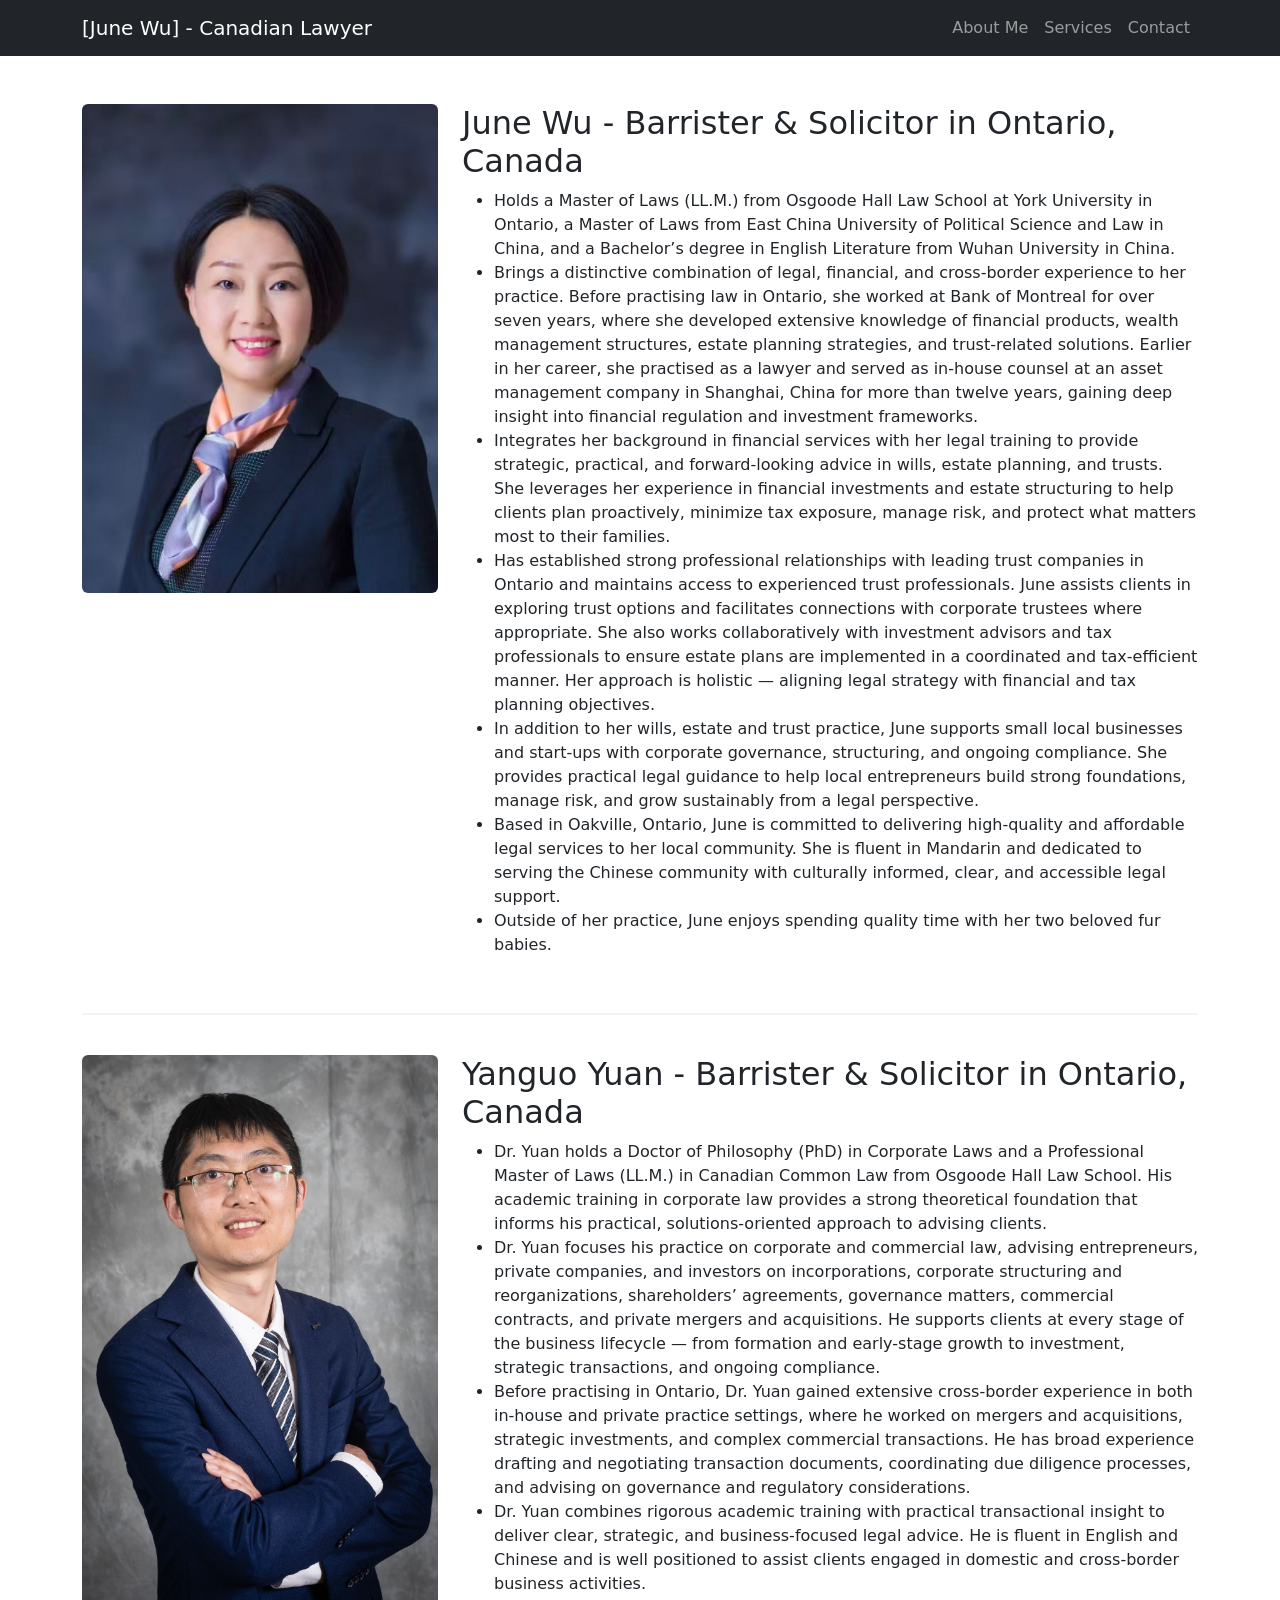
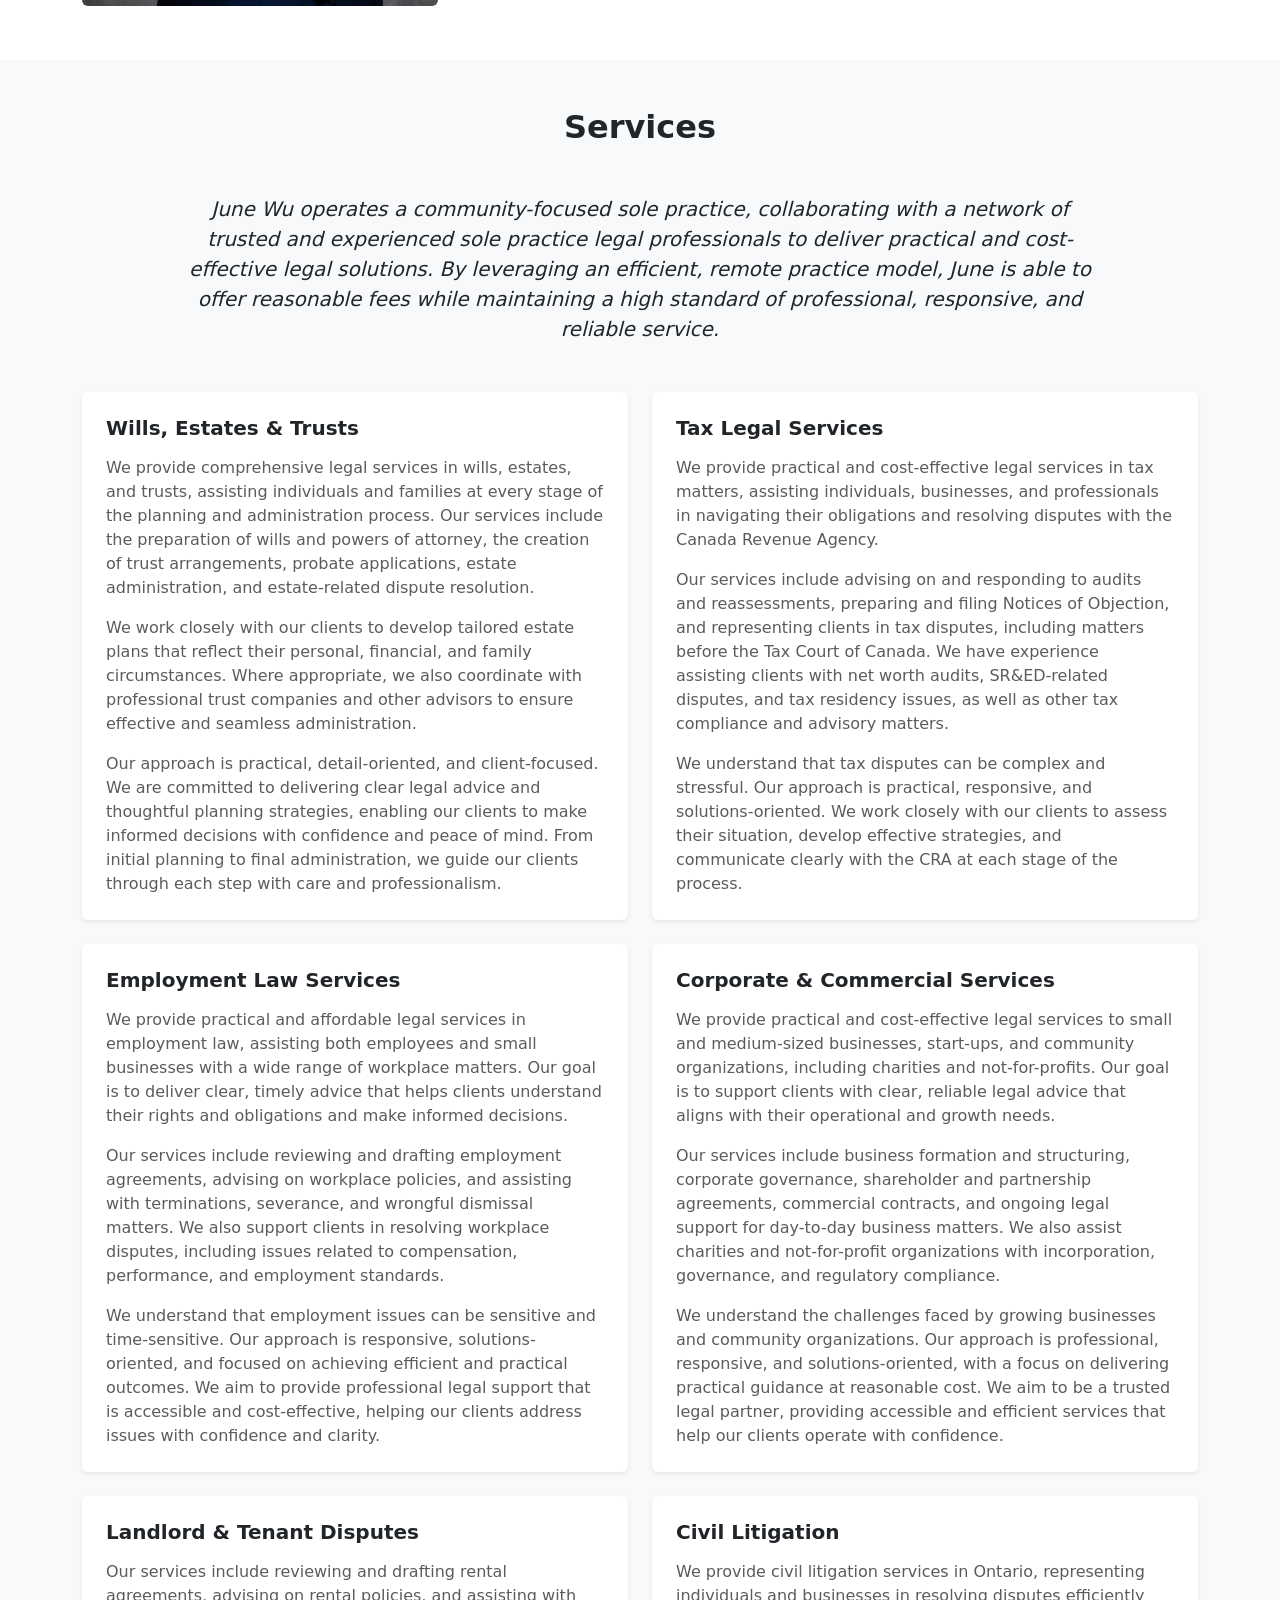
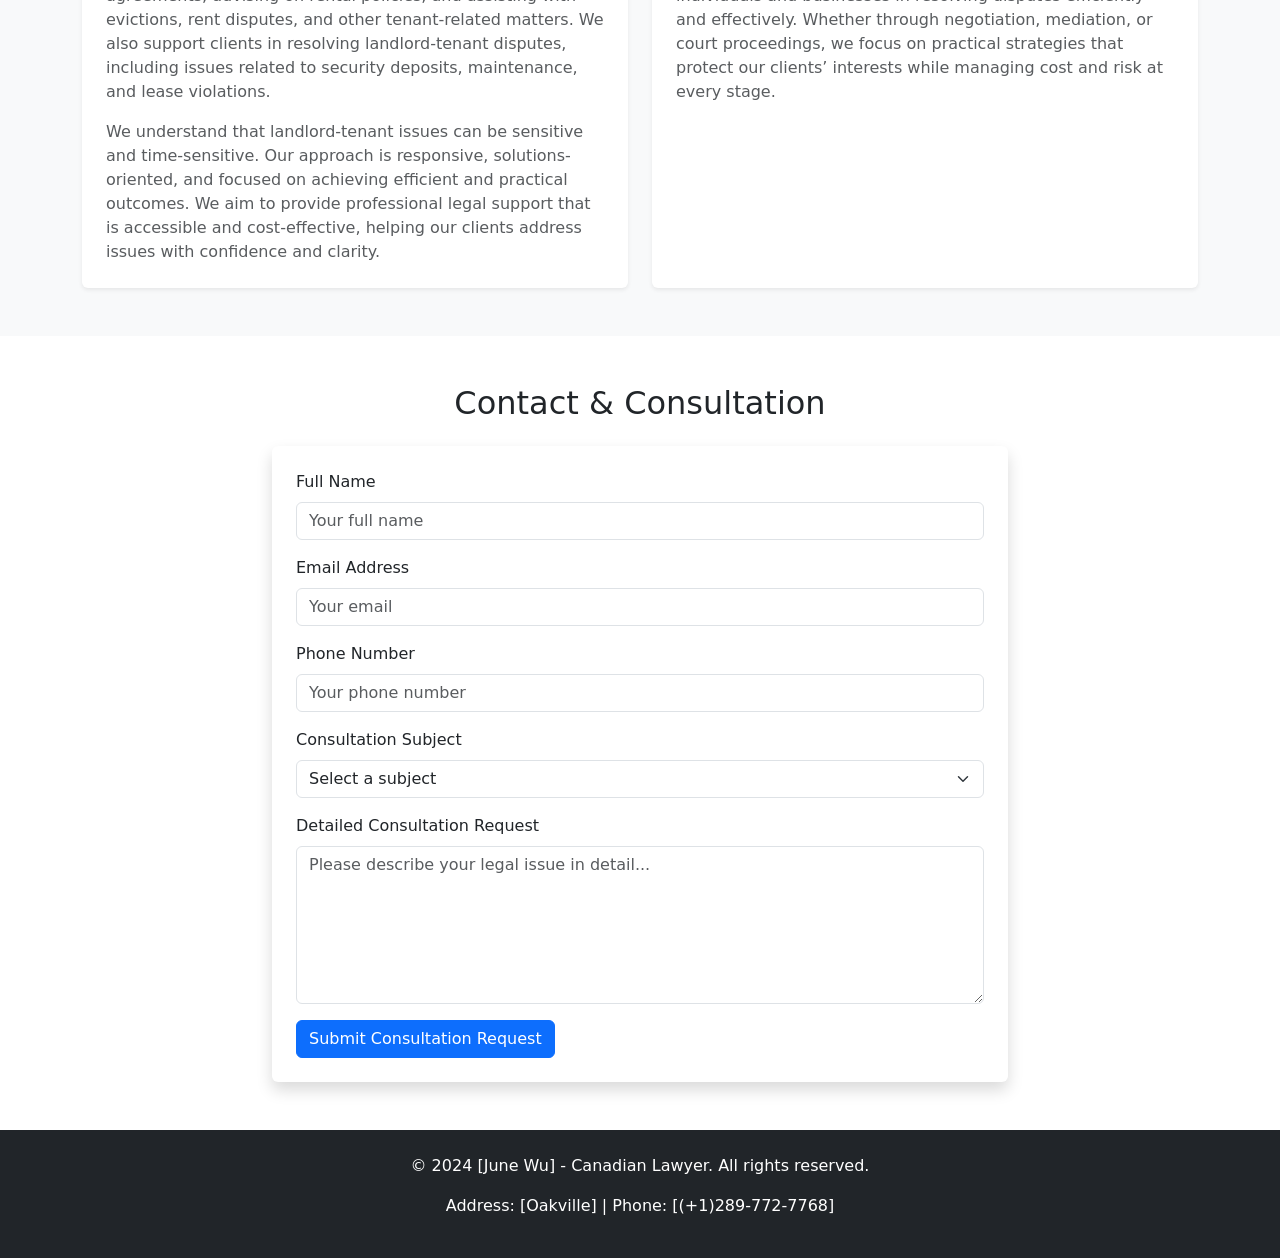
==== templates/index.html @ a64f2f94 "index.html 文件做了修改" ====
<!DOCTYPE html>
<html lang="en">
<head>
    <meta charset="UTF-8">
    <meta name="viewport" content="width=device-width, initial-scale=1.0">
    <title>June Wu - Canadian Lawyer</title>
    <link rel="stylesheet" href="/static/css/style.css">
    <!-- 引入Bootstrap简化样式（可选，新手友好） -->
    <link href="https://cdn.jsdelivr.net/npm/bootstrap@5.3.0/dist/css/bootstrap.min.css" rel="stylesheet">
</head>
<body>
    <!-- 导航栏 -->
    <nav class="navbar navbar-expand-lg navbar-dark bg-dark">
        <div class="container">
            <a class="navbar-brand" href="#">[June Wu] - Canadian Lawyer</a>
            <div class="collapse navbar-collapse">
                <ul class="navbar-nav ms-auto">
                    <li class="nav-item"><a class="nav-link" href="#about">About Me</a></li>
                    <li class="nav-item"><a class="nav-link" href="#services">Services</a></li>
                    <li class="nav-item"><a class="nav-link" href="#contact">Contact</a></li>
                </ul>
            </div>
        </div>
    </nav>

    <!-- 律师介绍部分 -->
    <section id="about" class="py-5">
        <div class="container">
            <div class="row">
                <div class="col-md-4">
                    <img src="/static/images/June.jpg" alt="Lawyer June Profile" class="img-fluid rounded">
                </div>
                <div class="col-md-8">
                    <h2>June Wu - Barrister & Solicitor in Ontario, Canada</h2>
                    <ul>
                        <li>
                            Holds a Master of Laws (LL.M.) from Osgoode Hall Law School at York University in Ontario, a Master of Laws from East China University of Political Science and Law in China, and a Bachelor’s degree in English Literature from Wuhan University in China.
                        </li>
                        <li>
                            Brings a distinctive combination of legal, financial, and cross-border experience to her practice. Before practising law in Ontario, she worked at Bank of Montreal for over seven years, where she developed extensive knowledge of financial products, wealth management structures, estate planning strategies, and trust-related solutions. Earlier in her career, she practised as a lawyer and served as in-house counsel at an asset management company in Shanghai, China for more than twelve years, gaining deep insight into financial regulation and investment frameworks.
                        </li>
                        <li>
                            Integrates her background in financial services with her legal training to provide strategic, practical, and forward-looking advice in wills, estate planning, and trusts. She leverages her experience in financial investments and estate structuring to help clients plan proactively, minimize tax exposure, manage risk, and protect what matters most to their families.
                        </li>
                        <li>
                            Has established strong professional relationships with leading trust companies in Ontario and maintains access to experienced trust professionals. June assists clients in exploring trust options and facilitates connections with corporate trustees where appropriate. She also works collaboratively with investment advisors and tax professionals to ensure estate plans are implemented in a coordinated and tax-efficient manner. Her approach is holistic — aligning legal strategy with financial and tax planning objectives.
                        </li>
                        <li>
                            In addition to her wills, estate and trust practice, June supports small local businesses and start-ups with corporate governance, structuring, and ongoing compliance. She provides practical legal guidance to help local entrepreneurs build strong foundations, manage risk, and grow sustainably from a legal perspective.
                        </li>
                        <li>
                            Based in Oakville, Ontario, June is committed to delivering high-quality and affordable legal services to her local community. She is fluent in Mandarin and dedicated to serving the Chinese community with culturally informed, clear, and accessible legal support.
                        </li>
                        <li>
                            Outside of her practice, June enjoys spending quality time with her two beloved fur babies.
                        </li>
                     </ul>
                </div>
                <div class="col-12 my-4">
                    <hr style="border: 1px solid #ccc; width: 100%;">
                </div>
                <div class="col-md-4">
                    <img src="/static/images/Bruce.jpg" alt="Lawyer Bruc Profile" class="img-fluid rounded">
                </div>
                <div class="col-md-8">
                    <h2>Yanguo Yuan - Barrister & Solicitor in Ontario, Canada</h2>
                    <ul>
                        <li>
                            Dr. Yuan holds a Doctor of Philosophy (PhD) in Corporate Laws and a Professional Master of Laws (LL.M.) in Canadian Common Law from Osgoode Hall Law School. His academic training in corporate law provides a strong theoretical foundation that informs his practical, solutions-oriented approach to advising clients.                        
                        </li>
                        <li>
                            Dr. Yuan focuses his practice on corporate and commercial law, advising entrepreneurs, private companies, and investors on incorporations, corporate structuring and reorganizations, shareholders’ agreements, governance matters, commercial contracts, and private mergers and acquisitions. He supports clients at every stage of the business lifecycle — from formation and early-stage growth to investment, strategic transactions, and ongoing compliance.                        
                        </li>
                        <li>
                            Before practising in Ontario, Dr. Yuan gained extensive cross-border experience in both in-house and private practice settings, where he worked on mergers and acquisitions, strategic investments, and complex commercial transactions. He has broad experience drafting and negotiating transaction documents, coordinating due diligence processes, and advising on governance and regulatory considerations.                        
                        </li>
                        <li>
                            Dr. Yuan combines rigorous academic training with practical transactional insight to deliver clear, strategic, and business-focused legal advice. He is fluent in English and Chinese and is well positioned to assist clients engaged in domestic and cross-border business activities.                        
                        </li>
                </div>
            </div>
        </div>
    </section>

    <!-- 服务介绍部分 -->
    <section id="services" class="py-5 bg-light">
    <div class="container">
        <h2 class="text-center mb-5 fw-bold">Services</h2>
        
        <!-- 服务简介 -->
    <div class="row justify-content-center mb-5">
    <div class="col-lg-10 text-center">
        <p class="fst-italic text-justify fs-5 mb-0">
            June Wu operates a community-focused sole practice, collaborating with a network of trusted and experienced sole practice legal professionals to deliver practical and cost-effective legal solutions. By leveraging an efficient, remote practice model, June is able to offer reasonable fees while maintaining a high standard of professional, responsive, and reliable service.
        </p>
    </div>
</div>
                
 

        <div class="row g-4">

            <!-- 1. Wills, Estates & Trusts -->
            <div class="col-md-6">
                <div class="card h-100 shadow-sm border-0">
                    <div class="card-body p-4">
                        <h5 class="card-title fw-bold mb-3">Wills, Estates & Trusts</h5>
                        <p class="card-text text-muted text-justify">We provide comprehensive legal services in wills, estates, and trusts, assisting individuals and families at every stage of the planning and administration process. Our services include the preparation of wills and powers of attorney, the creation of trust arrangements, probate applications, estate administration, and estate-related dispute resolution.</p>
                        <p class="card-text text-muted mt-1 text-justify">We work closely with our clients to develop tailored estate plans that reflect their personal, financial, and family circumstances. Where appropriate, we also coordinate with professional trust companies and other advisors to ensure effective and seamless administration.</p>
                        <p class="card-text text-muted mt-1 text-justify">Our approach is practical, detail-oriented, and client-focused. We are committed to delivering clear legal advice and thoughtful planning strategies, enabling our clients to make informed decisions with confidence and peace of mind. From initial planning to final administration, we guide our clients through each step with care and professionalism. </p>
                    </div>
                </div>
            </div>

            <!-- 2. Tax Legal Services -->
            <div class="col-md-6">
                <div class="card h-100 shadow-sm border-0">
                    <div class="card-body p-4">
                        <h5 class="card-title fw-bold mb-3">Tax Legal Services</h5>
                        
                        <p class="card-text text-muted text-justify">We provide practical and cost-effective legal services in tax matters, assisting individuals, businesses, and professionals in navigating their obligations and resolving disputes with the Canada Revenue Agency.</p>
                        <p class="card-text text-muted mt-1 text-justify">Our services include advising on and responding to audits and reassessments, preparing and filing Notices of Objection, and representing clients in tax disputes, including matters before the Tax Court of Canada. We have experience assisting clients with net worth audits, SR&ED-related disputes, and tax residency issues, as well as other tax compliance and advisory matters.</p>
                        <p class="card-text text-muted mt-1 text-justify">We understand that tax disputes can be complex and stressful. Our approach is practical, responsive, and solutions-oriented. We work closely with our clients to assess their situation, develop effective strategies, and communicate clearly with the CRA at each stage of the process.</p>
                    </div>
                </div>
            </div>

            <!-- 3. Employment Law Services -->
            <div class="col-md-6">
                <div class="card h-100 shadow-sm border-0">
                    <div class="card-body p-4">
                        <h5 class="card-title fw-bold mb-3">Employment Law Services</h5>
                        <p class="card-text text-muted text-justify">We provide practical and affordable legal services in employment law, assisting both employees and small businesses with a wide range of workplace matters. Our goal is to deliver clear, timely advice that helps clients understand their rights and obligations and make informed decisions.</p>
                        <p class="card-text text-muted mt-1 text-justify">Our services include reviewing and drafting employment agreements, advising on workplace policies, and assisting with terminations, severance, and wrongful dismissal matters. We also support clients in resolving workplace disputes, including issues related to compensation, performance, and employment standards.</p>
                        <p class="card-text text-muted mt-1 text-justify">We understand that employment issues can be sensitive and time-sensitive. Our approach is responsive, solutions-oriented, and focused on achieving efficient and practical outcomes. We aim to provide professional legal support that is accessible and cost-effective, helping our clients address issues with confidence and clarity.</p>
                    </div>
                </div>
            </div>

            <!-- 4. Corporate & Commercial Services -->
            <div class="col-md-6">
                <div class="card h-100 shadow-sm border-0">
                    <div class="card-body p-4">
                        <h5 class="card-title fw-bold mb-3">Corporate & Commercial Services</h5>
                        <p class="card-text text-muted text-justify">We provide practical and cost-effective legal services to small and medium-sized businesses, start-ups, and community organizations, including charities and not-for-profits. Our goal is to support clients with clear, reliable legal advice that aligns with their operational and growth needs.</p>
                        <p class="card-text text-muted mt-1 text-justify">Our services include business formation and structuring, corporate governance, shareholder and partnership agreements, commercial contracts, and ongoing legal support for day-to-day business matters. We also assist charities and not-for-profit organizations with incorporation, governance, and regulatory compliance.</p>
                        <p class="card-text text-muted mt-1 text-justify">We understand the challenges faced by growing businesses and community organizations. Our approach is professional, responsive, and solutions-oriented, with a focus on delivering practical guidance at reasonable cost. We aim to be a trusted legal partner, providing accessible and efficient services that help our clients operate with confidence.</p>
                    </div>
                </div>
            </div>

            <!-- 5. Landlord & Tenant Disputes -->
            <div class="col-md-6">
                <div class="card h-100 shadow-sm border-0">
                    <div class="card-body p-4">
                        <h5 class="card-title fw-bold mb-3">Landlord & Tenant Disputes</h5>
                        <p class="card-text text-muted text-justify">Our services include reviewing and drafting rental agreements, advising on rental policies, and assisting with evictions, rent disputes, and other tenant-related matters. We also support clients in resolving landlord-tenant disputes, including issues related to security deposits, maintenance, and lease violations.</p>
                        <p class="card-text text-muted mt-1 text-justify">We understand that landlord-tenant issues can be sensitive and time-sensitive. Our approach is responsive, solutions-oriented, and focused on achieving efficient and practical outcomes. We aim to provide professional legal support that is accessible and cost-effective, helping our clients address issues with confidence and clarity.</p>
                    </div>
                </div>
            </div>

            <!-- 6. Civil Litigation -->
            <div class="col-md-6">
                <div class="card h-100 shadow-sm border-0">
                    <div class="card-body p-4">
                        <h5 class="card-title fw-bold mb-3">Civil Litigation</h5>
                        <p class="card-text text-muted text-justify">We provide civil litigation services in Ontario, representing individuals and businesses in resolving disputes efficiently and effectively. Whether through negotiation, mediation, or court proceedings, we focus on practical strategies that protect our clients’ interests while managing cost and risk at every stage.</p>
                    </div>
                </div>
            </div>

        </div>
    </div>
</section>

    <!-- 咨询表单部分 -->
    <section id="contact" class="py-5">
        <div class="container">
            <h2 class="text-center mb-4">Contact & Consultation</h2>
            <div class="row justify-content-center">
                <div class="col-md-8">
                    <form id="consultForm" class="shadow p-4 rounded">
                        <!-- 表单反馈提示 -->
                        <div id="formMessage" class="mb-3 d-none"></div>
                        
                        <div class="mb-3">
                            <label for="fullName" class="form-label">Full Name</label>
                            <input type="text" class="form-control" id="fullName" required placeholder="Your full name">
                        </div>
                        <div class="mb-3">
                            <label for="email" class="form-label">Email Address</label>
                            <input type="email" class="form-control" id="email" required placeholder="Your email">
                        </div>
                        <div class="mb-3">
                            <label for="phone" class="form-label">Phone Number</label>
                            <input type="tel" class="form-control" id="phone" placeholder="Your phone number">
                        </div>
                        <div class="mb-3">
                            <label for="subject" class="form-label">Consultation Subject</label>
                            <select class="form-select" id="subject" required>
                                <option value="">Select a subject</option>
                                <option value="Estate">Estate Law</option>
                                <option value="Tax">Tax Law</option>
                                <option value="Trust">Trust Law</option>
                                <option value="Other">Other</option>
                            </select>
                        </div>
                        <div class="mb-3">
                            <label for="message" class="form-label">Detailed Consultation Request</label>
                            <textarea class="form-control" id="message" rows="6" required placeholder="Please describe your legal issue in detail..."></textarea>
                        </div>
                        <button type="submit" class="btn btn-primary">Submit Consultation Request</button>
                    </form>
                </div>
            </div>
        </div>
    </section>

    <!-- 页脚 -->
    <footer class="bg-dark text-white py-4">
        <div class="container text-center">
            <p>&copy; 2024 [June Wu] - Canadian Lawyer. All rights reserved.</p>
            <p>Address: [Oakville] | Phone: [(+1)289-772-7768]</p>
        </div>
    </footer>

    <!-- JavaScript -->
    <script src="https://cdn.jsdelivr.net/npm/bootstrap@5.3.0/dist/js/bootstrap.bundle.min.js"></script>
    <script src="/static/js/script.js"></script>
</body>
</html>
---- static/css/style.css ----
/* 基础样式优化 */
body {
    font-family: 'Arial', sans-serif;
    line-height: 1.6;
}

section {
    scroll-margin-top: 70px; /* 适配导航栏固定 */
}

/* 表单样式增强 */
#consultForm {
    background-color: #fff;
}

/* 图片样式 */
img {
    max-width: 100%;
    height: auto;
}
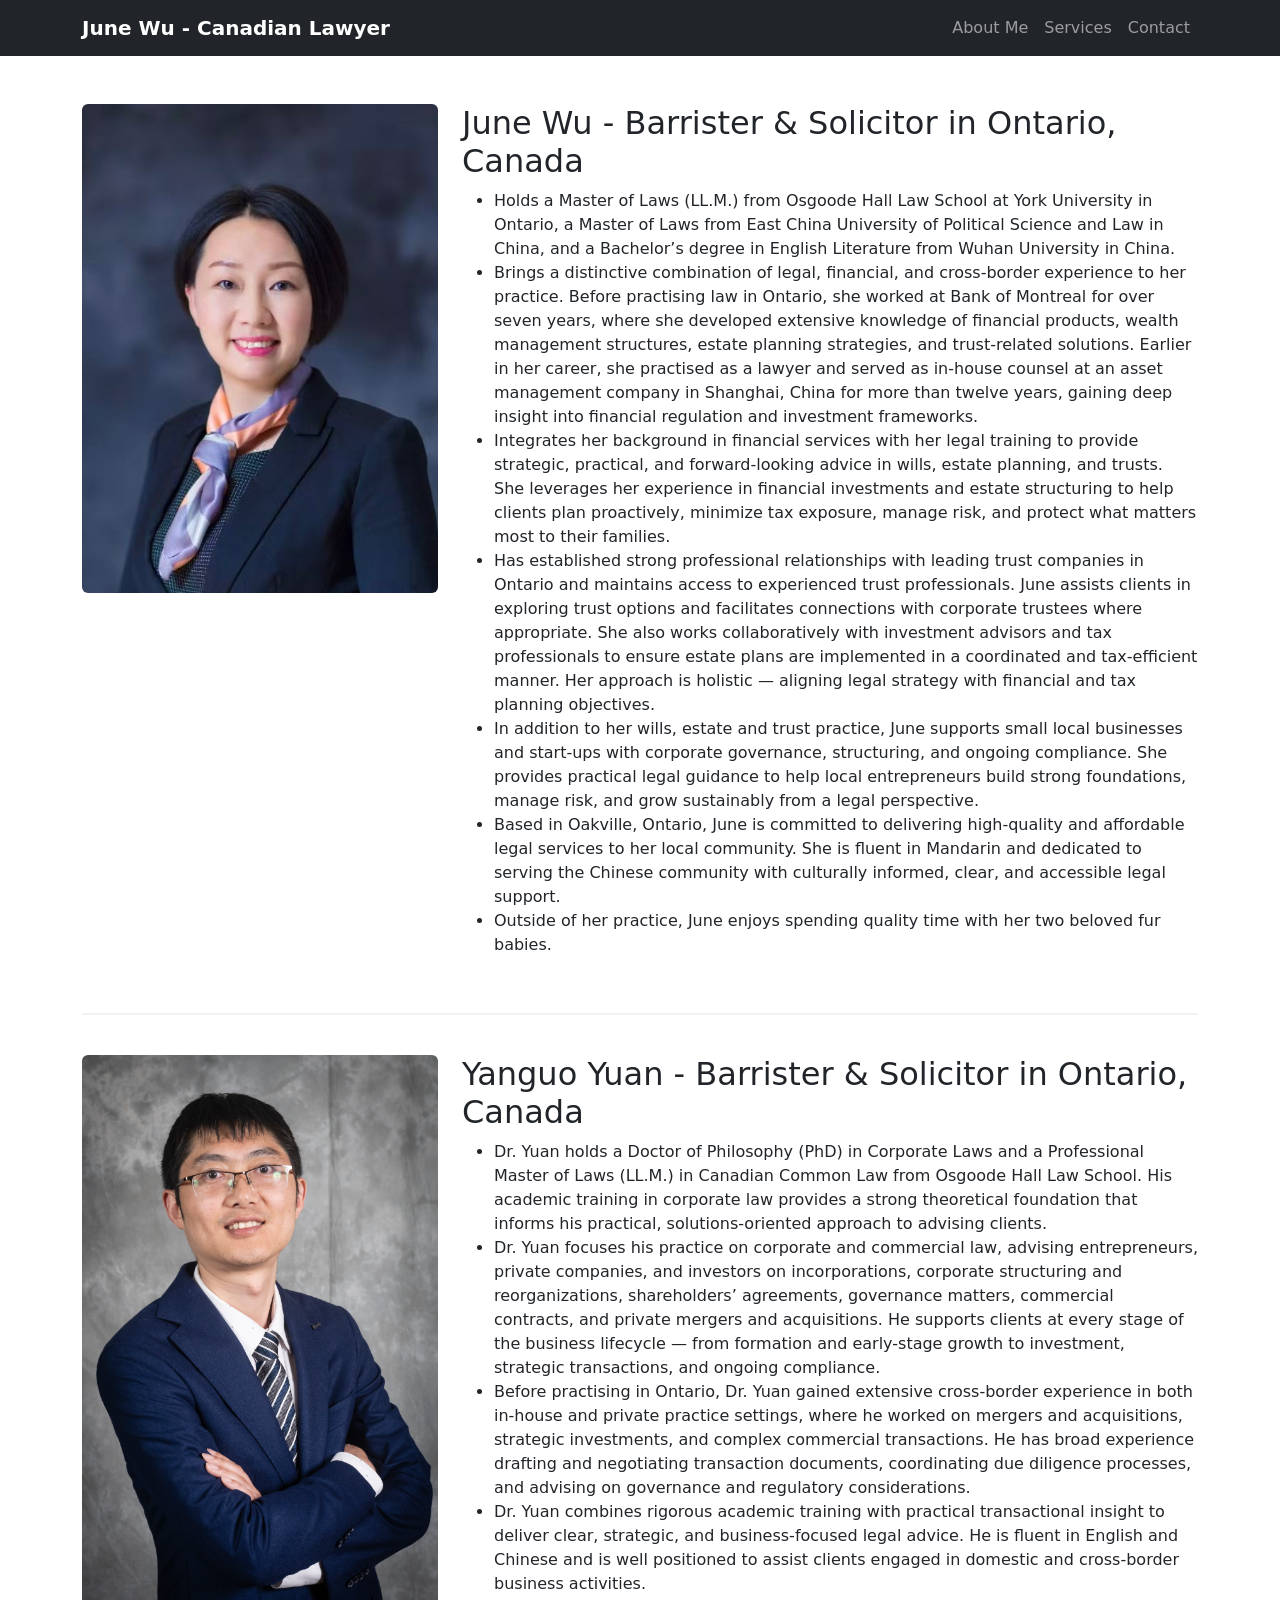
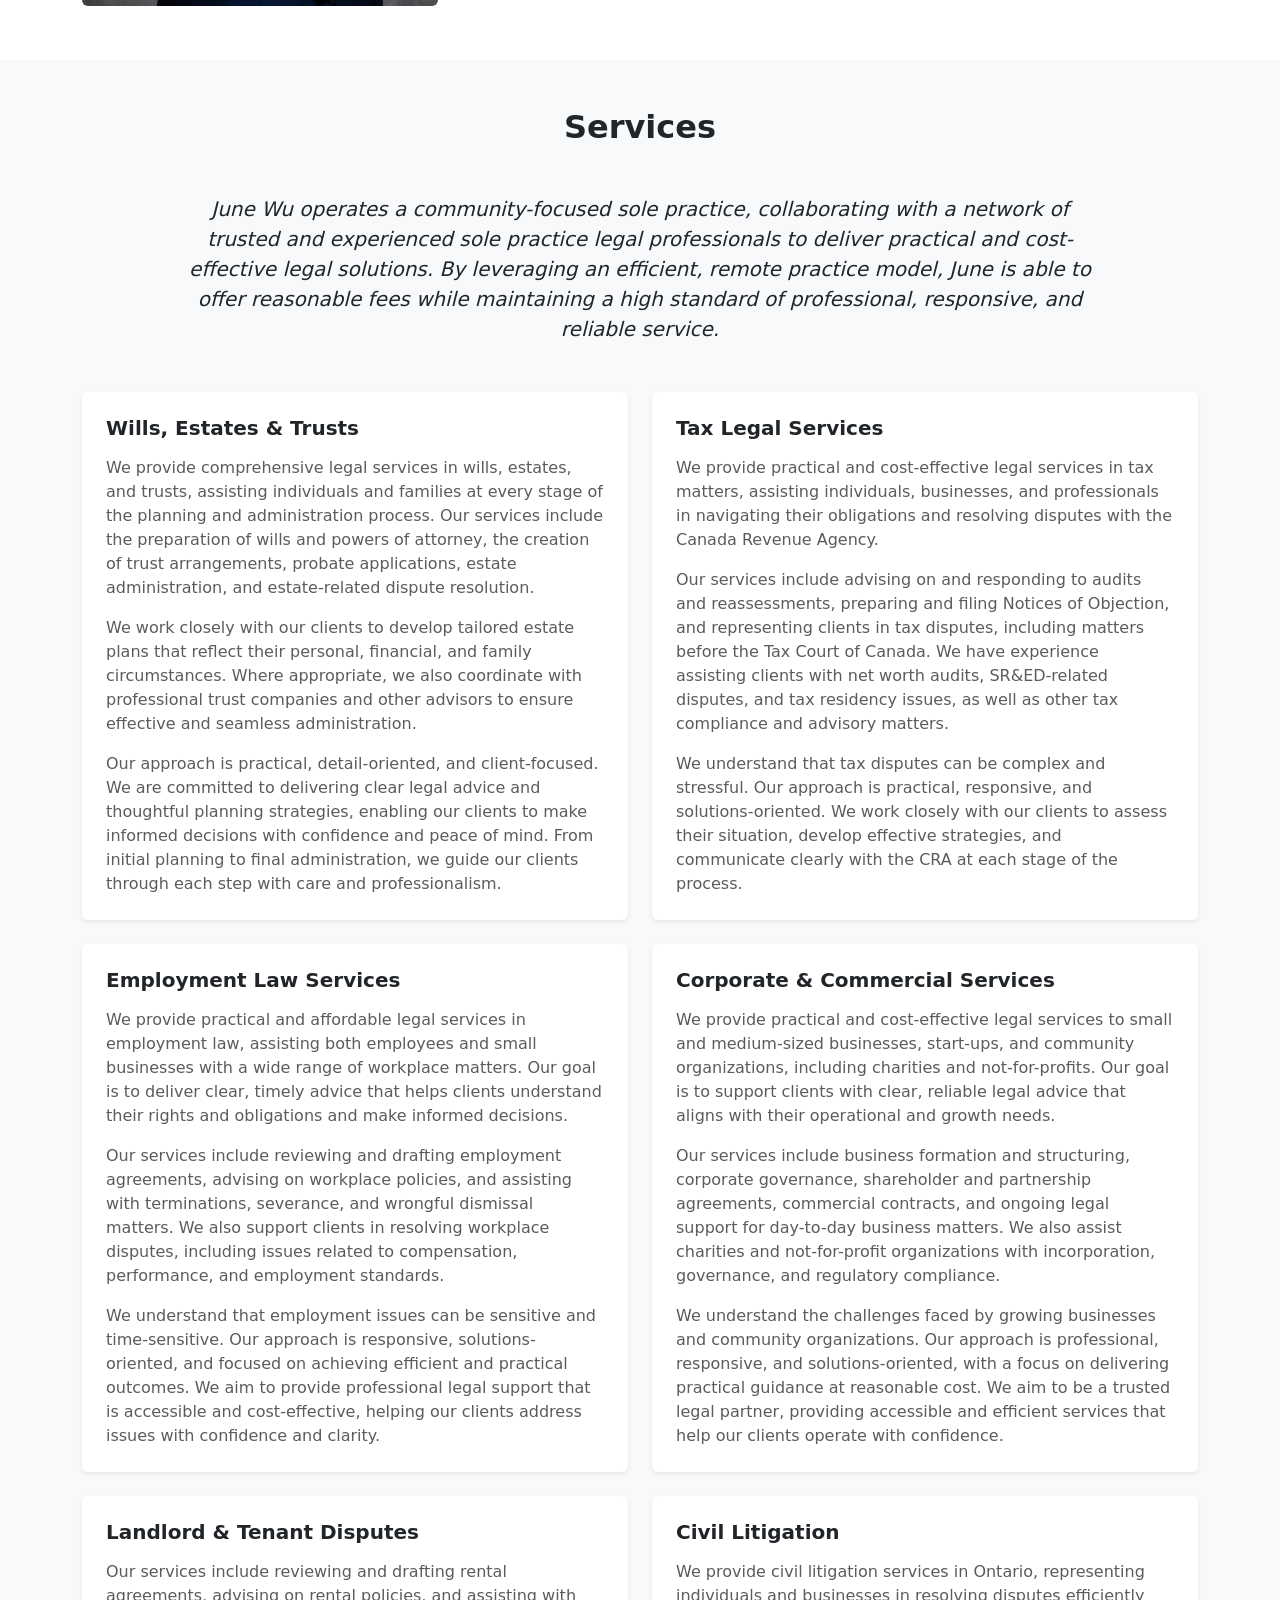
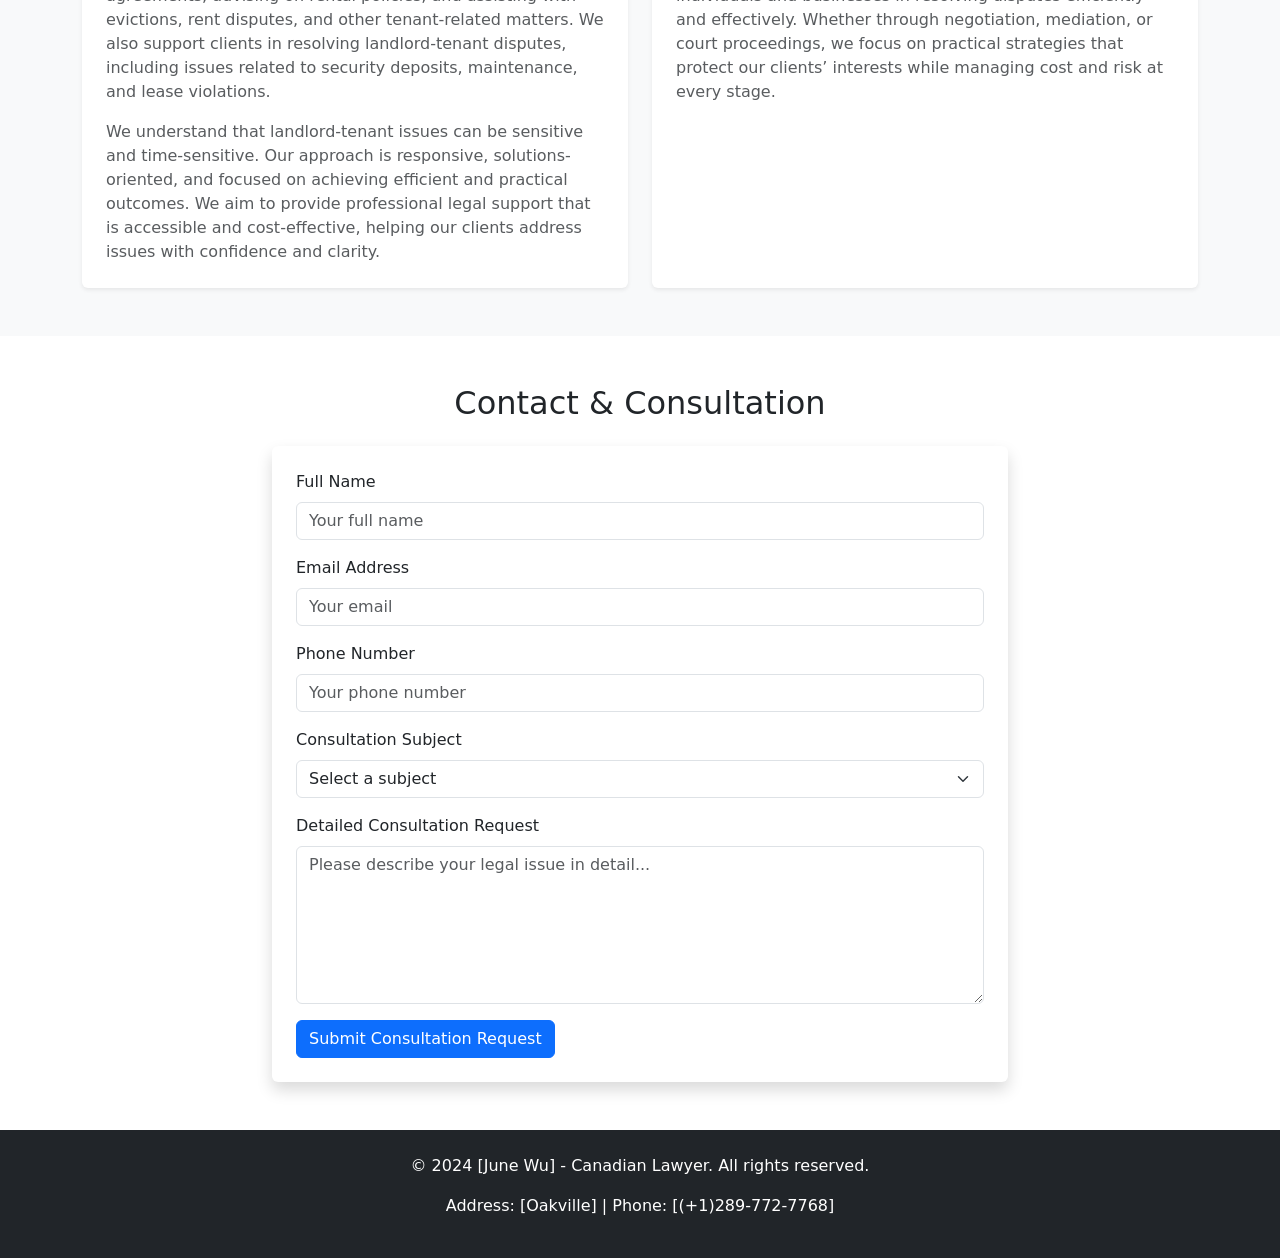
==== commit c35391c5: "index.html 文件做了修改" ====
--- a/templates/index.html
+++ b/templates/index.html
@@ -11,16 +11,17 @@
 <body>
     <!-- 导航栏 -->
     <nav class="navbar navbar-expand-lg navbar-dark bg-dark">
-        <div class="container">
-            <a class="navbar-brand" href="#">[June Wu] - Canadian Lawyer</a>
-            <div class="collapse navbar-collapse">
-                <ul class="navbar-nav ms-auto">
-                    <li class="nav-item"><a class="nav-link" href="#about">About Me</a></li>
-                    <li class="nav-item"><a class="nav-link" href="#services">Services</a></li>
-                    <li class="nav-item"><a class="nav-link" href="#contact">Contact</a></li>
-                </ul>
-            </div>
-        </div>
+    <div class="container">
+        <!-- 👇 这里已经美化：更大、更粗、更专业、更美观 -->
+        <a class="navbar-brand fs-5 fw-semibold" href="#">June Wu - Canadian Lawyer</a>    
+        <div class="collapse navbar-collapse">
+            <ul class="navbar-nav ms-auto">
+                <li class="nav-item"><a class="nav-link" href="#about">About Me</a></li>
+                <li class="nav-item"><a class="nav-link" href="#services">Services</a></li>
+                <li class="nav-item"><a class="nav-link" href="#contact">Contact</a></li>
+            </ul>
+        </div>
+    </div>
     </nav>
 
     <!-- 律师介绍部分 -->
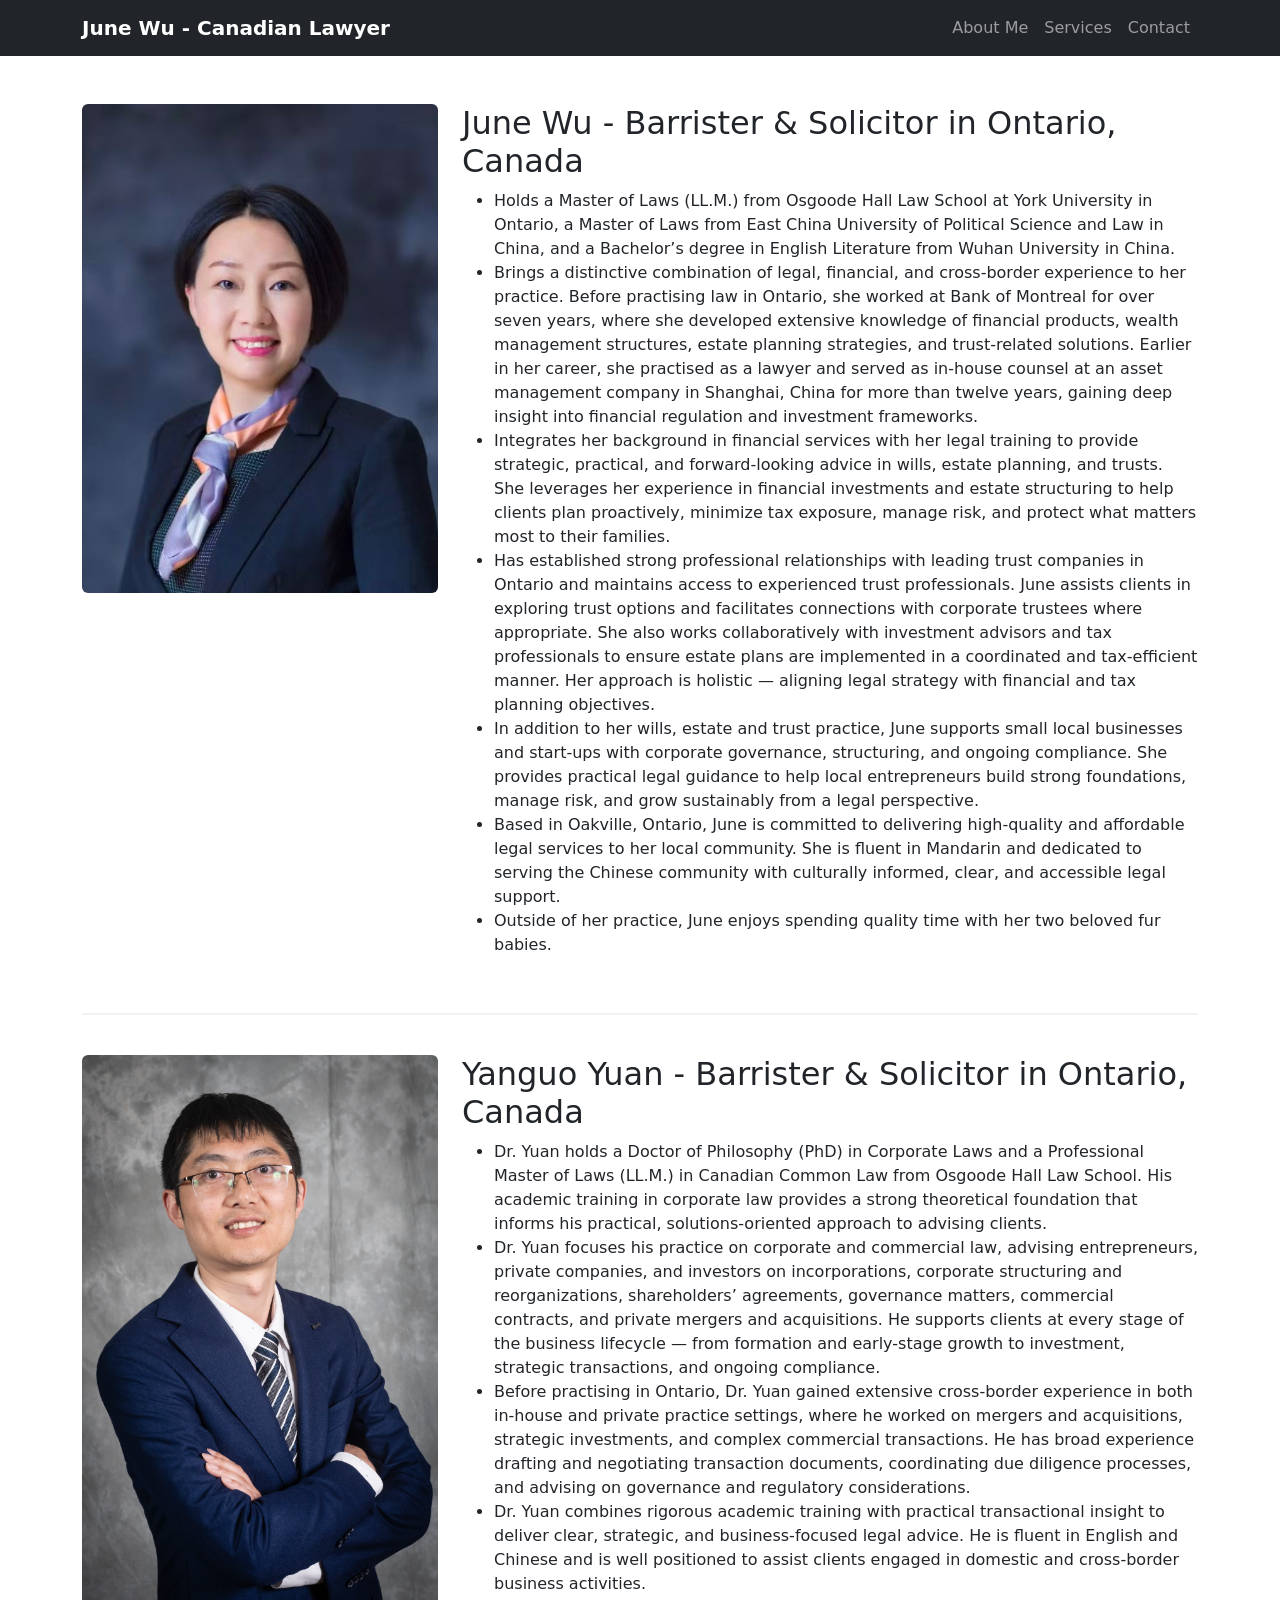
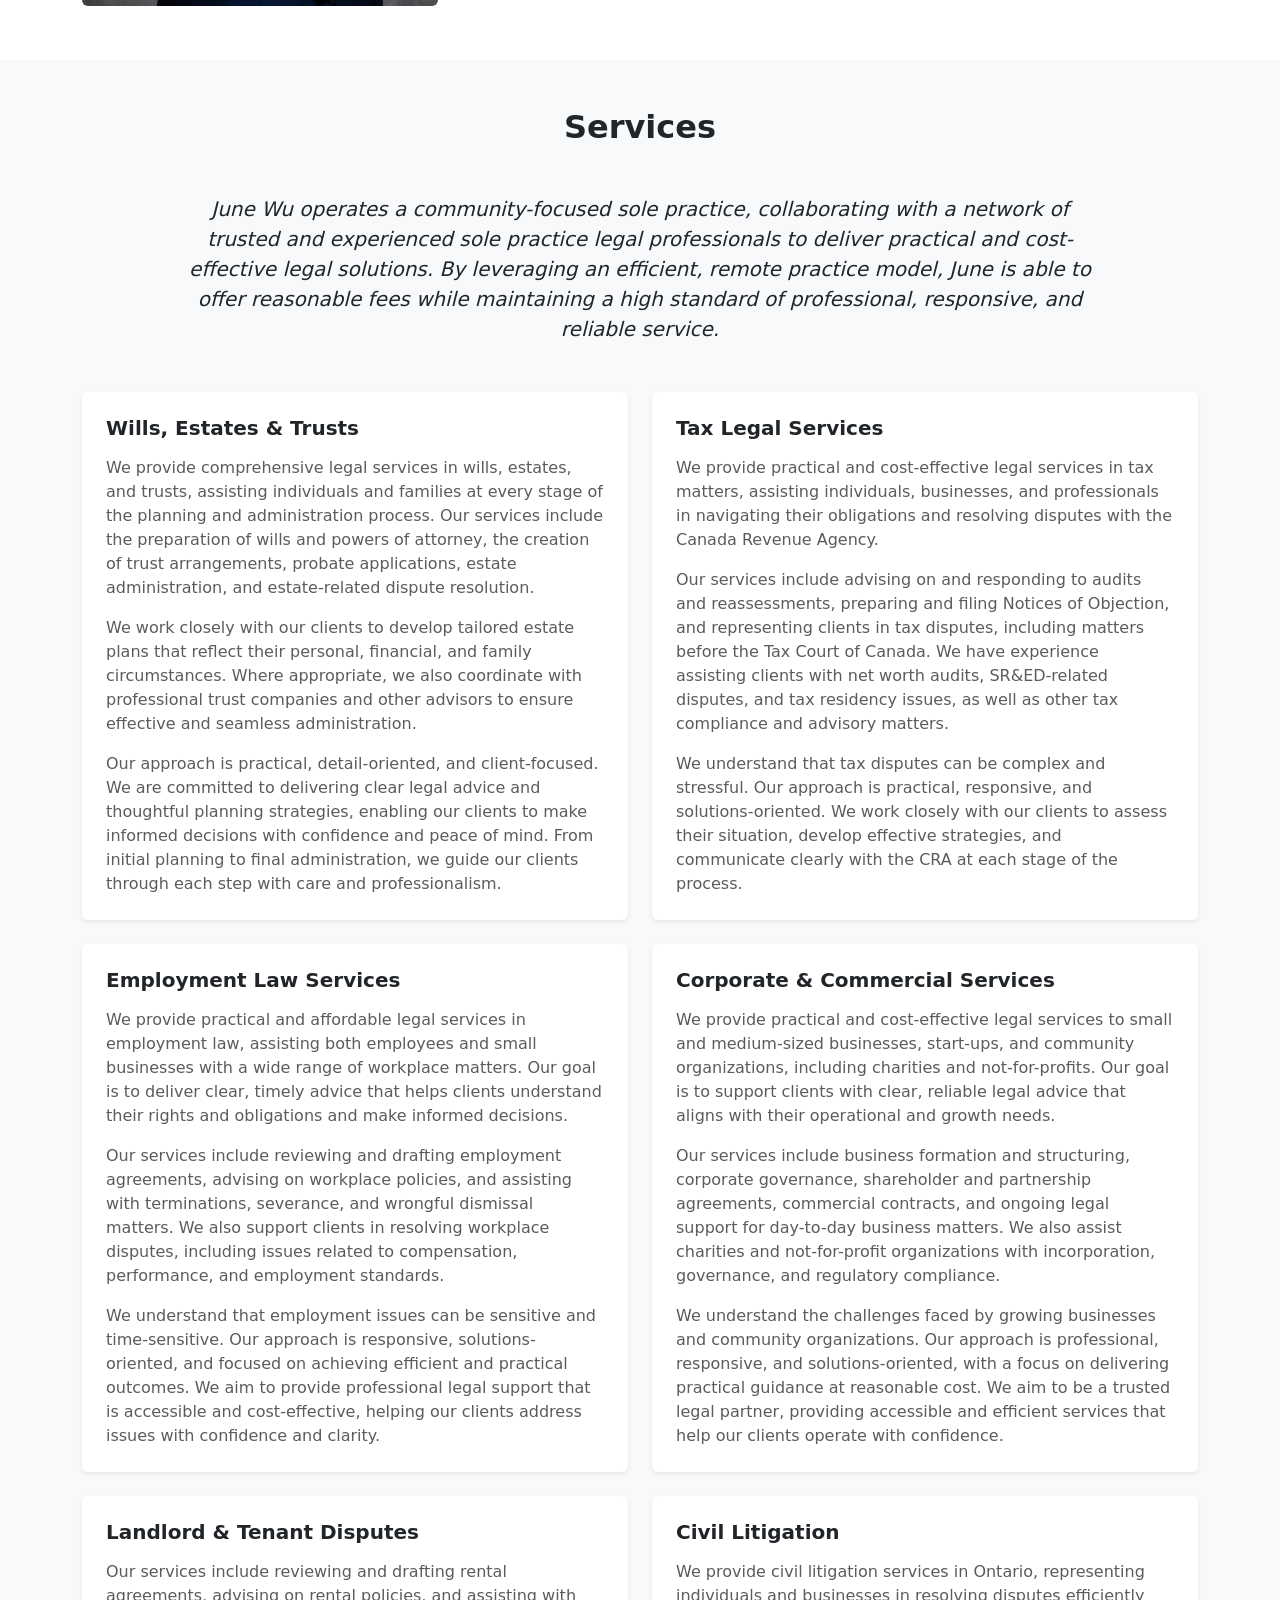
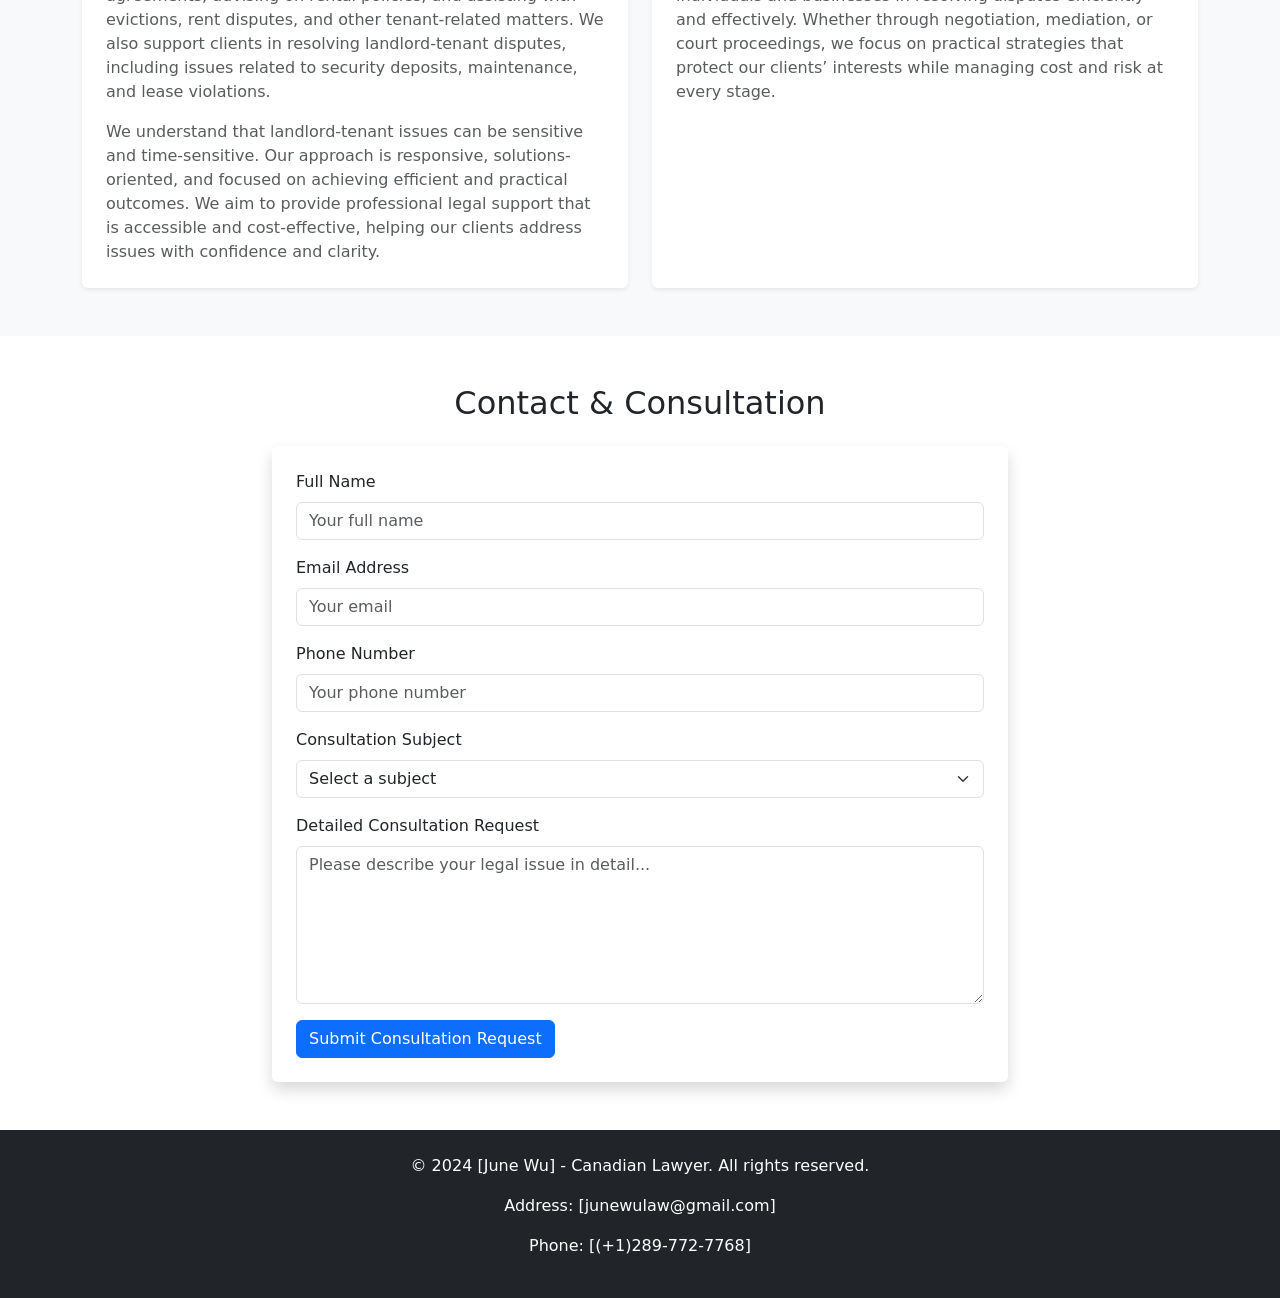
==== commit e8142608: "index.html 文件做了修改" ====
--- a/templates/index.html
+++ b/templates/index.html
@@ -222,7 +222,8 @@
     <footer class="bg-dark text-white py-4">
         <div class="container text-center">
             <p>&copy; 2024 [June Wu] - Canadian Lawyer. All rights reserved.</p>
-            <p>Address: [Oakville] | Phone: [(+1)289-772-7768]</p>
+            <p>Address: [junewulaw@gmail.com] </p>
+            <p>Phone: [(+1)289-772-7768]</p>
         </div>
     </footer>
 
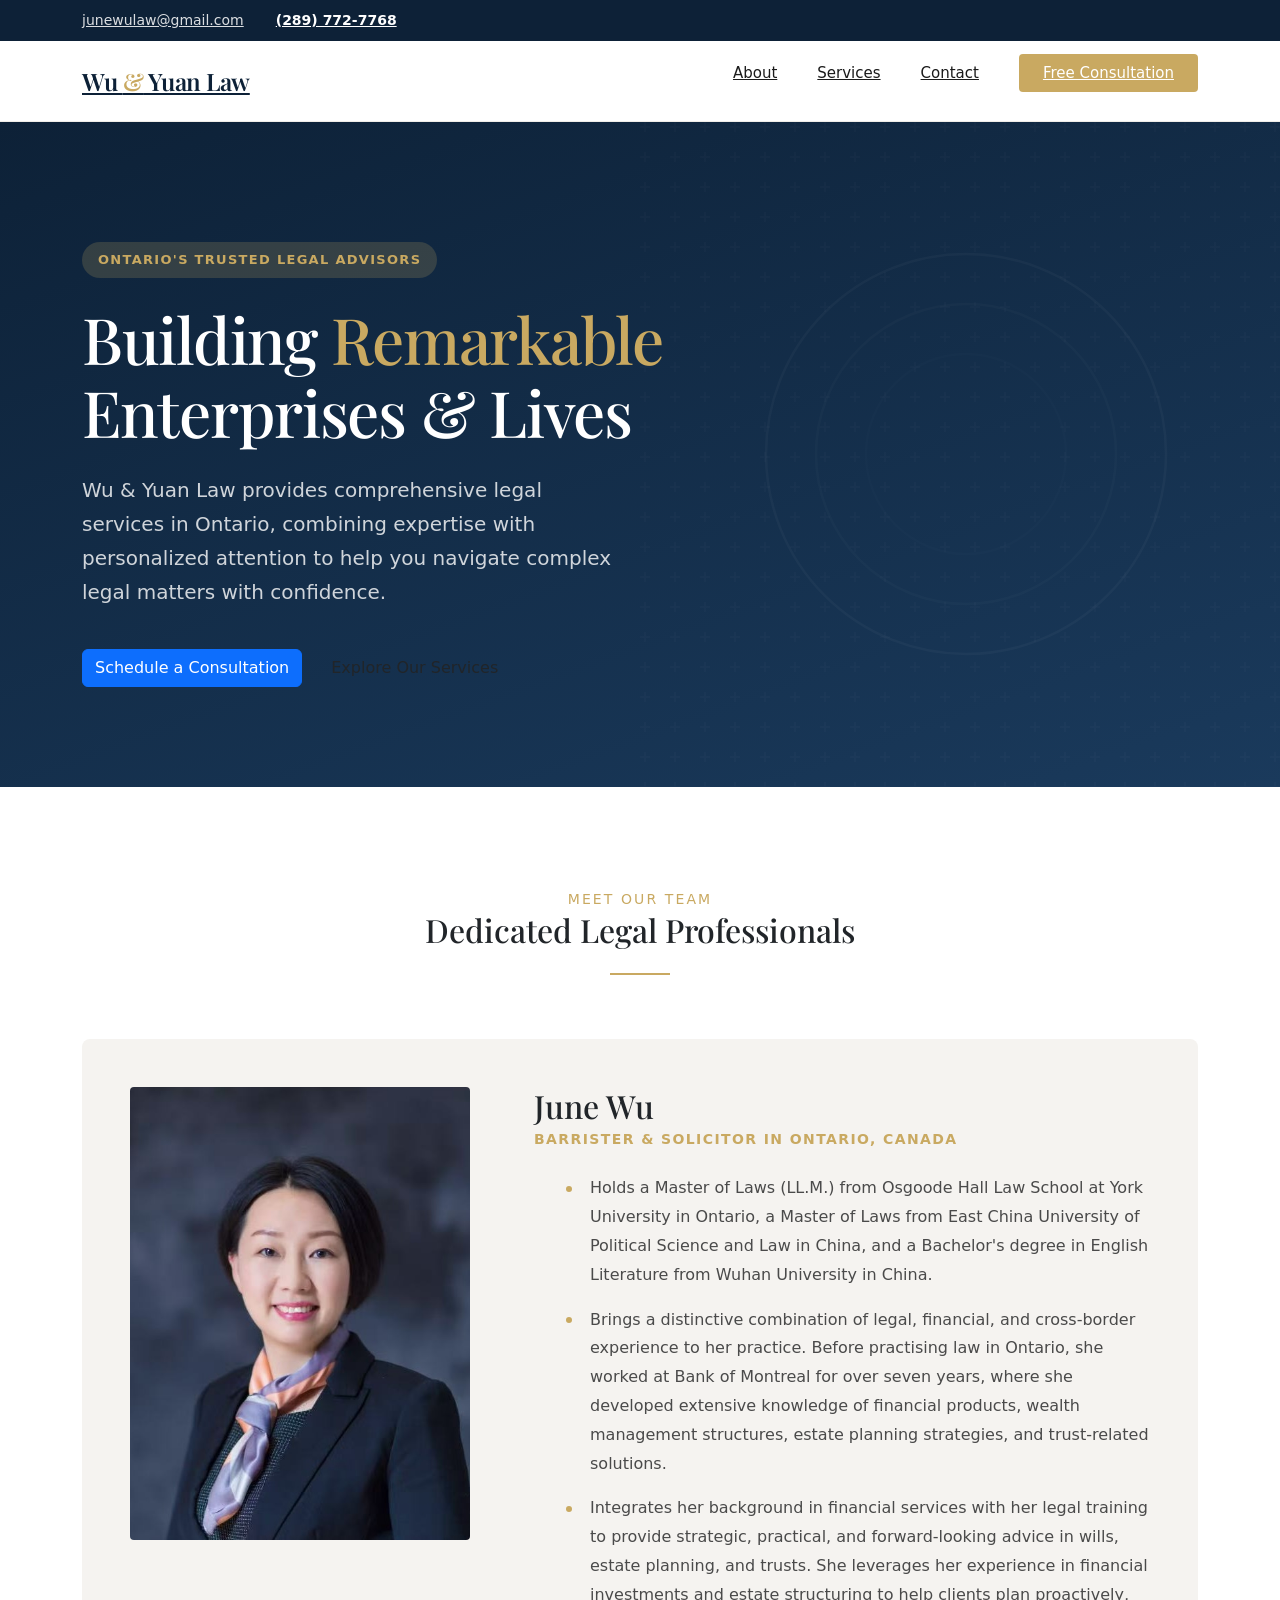
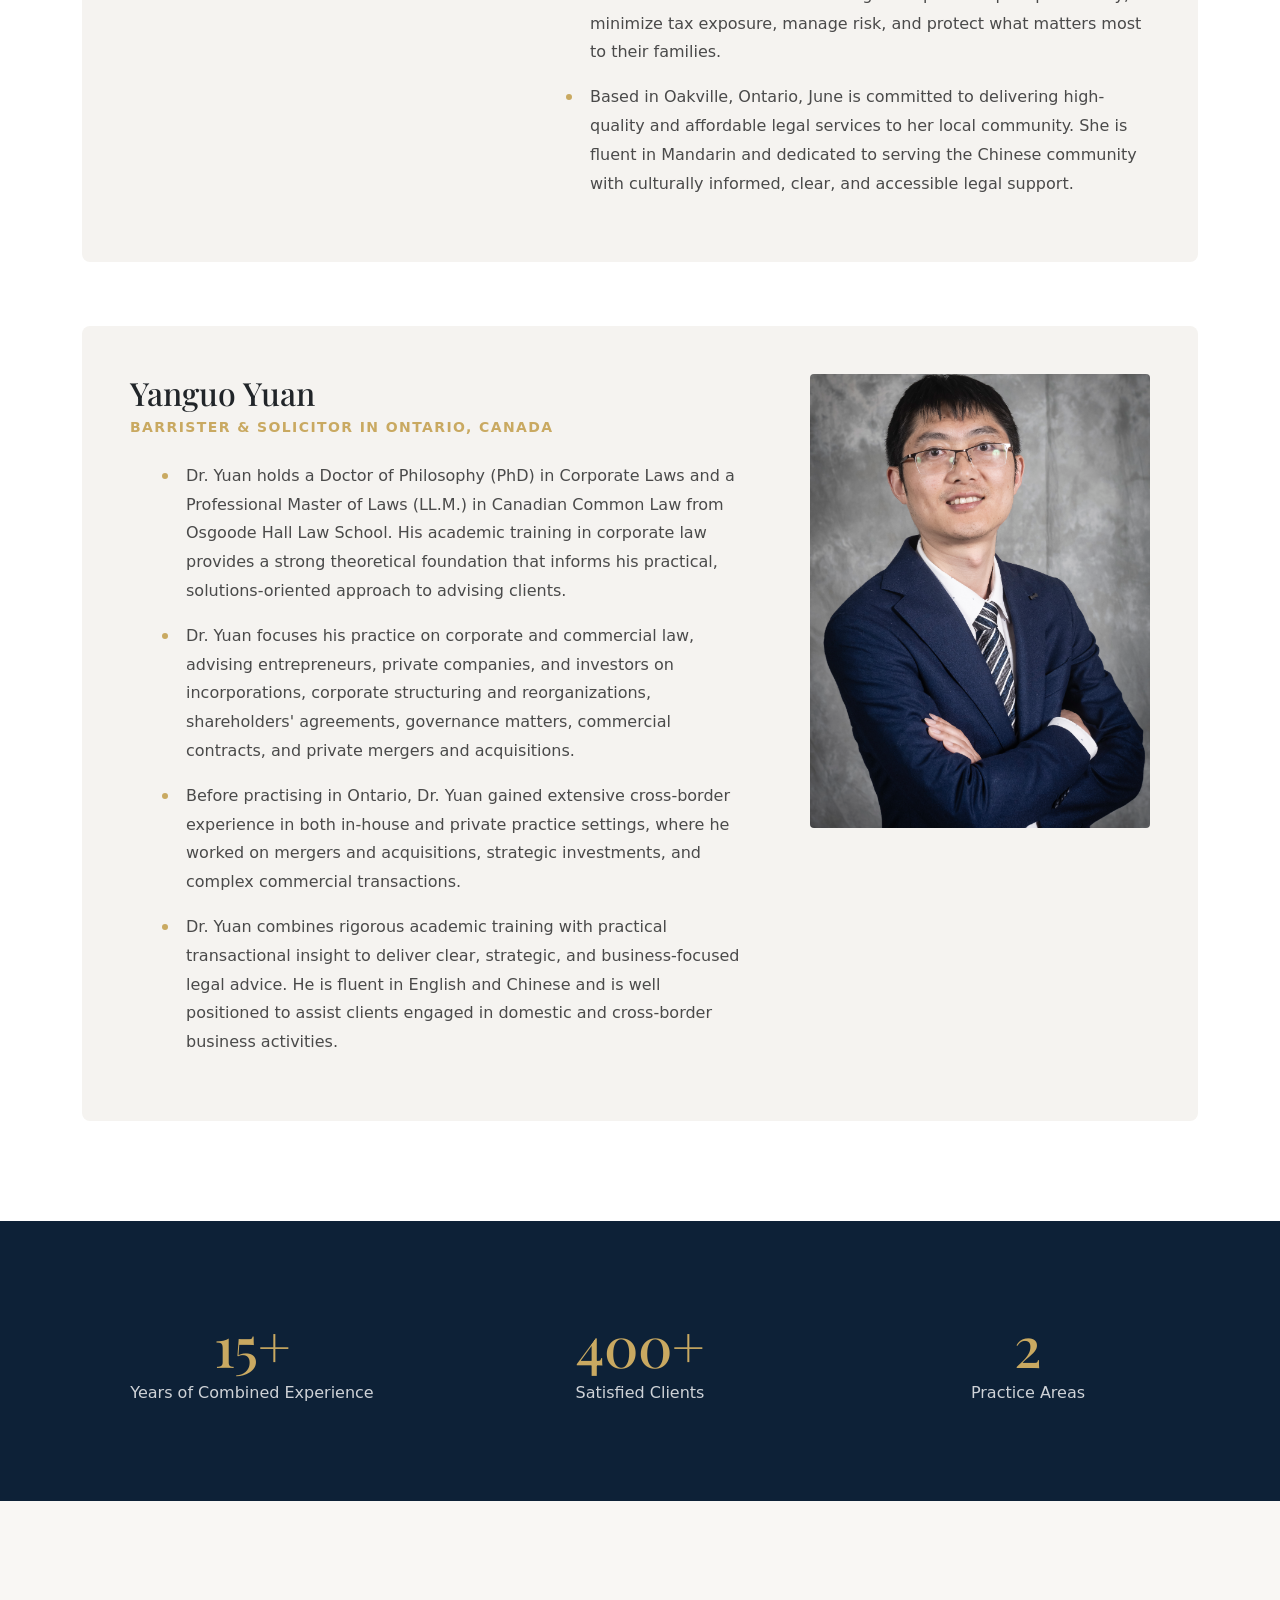
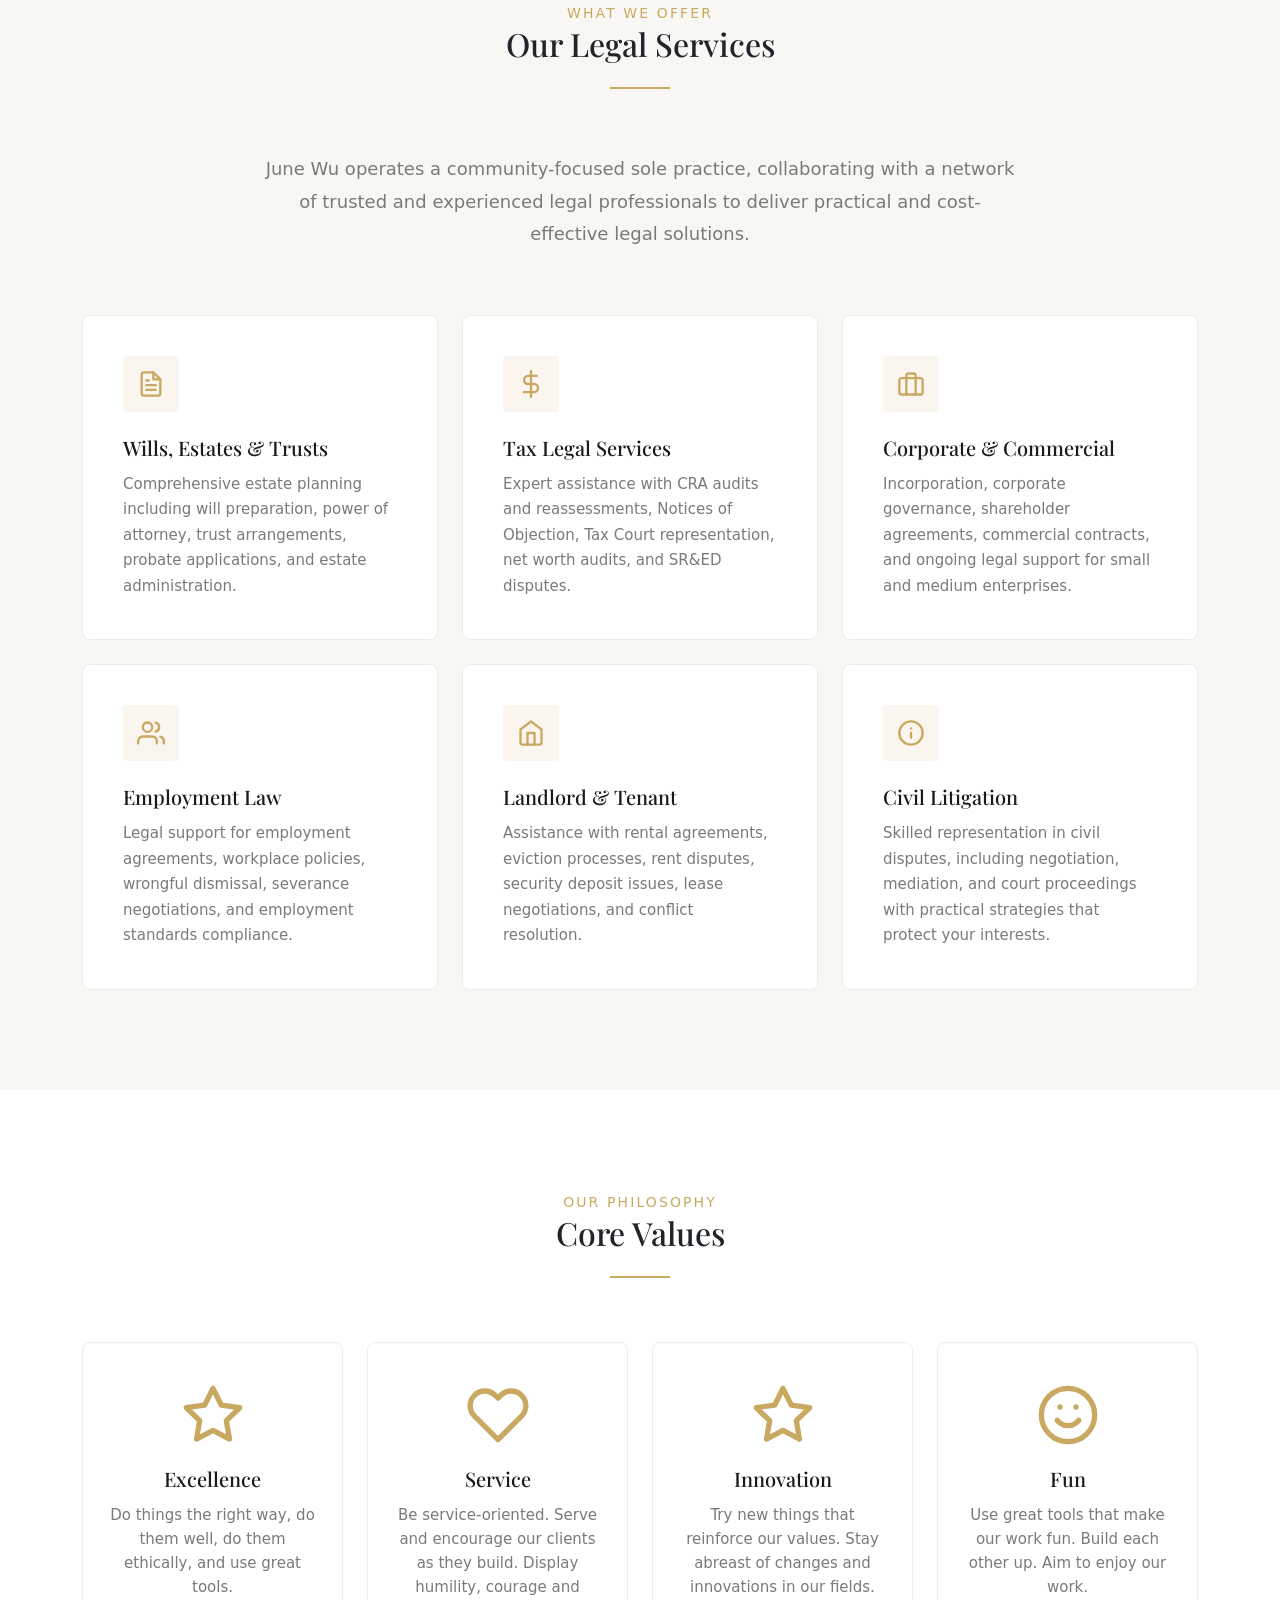
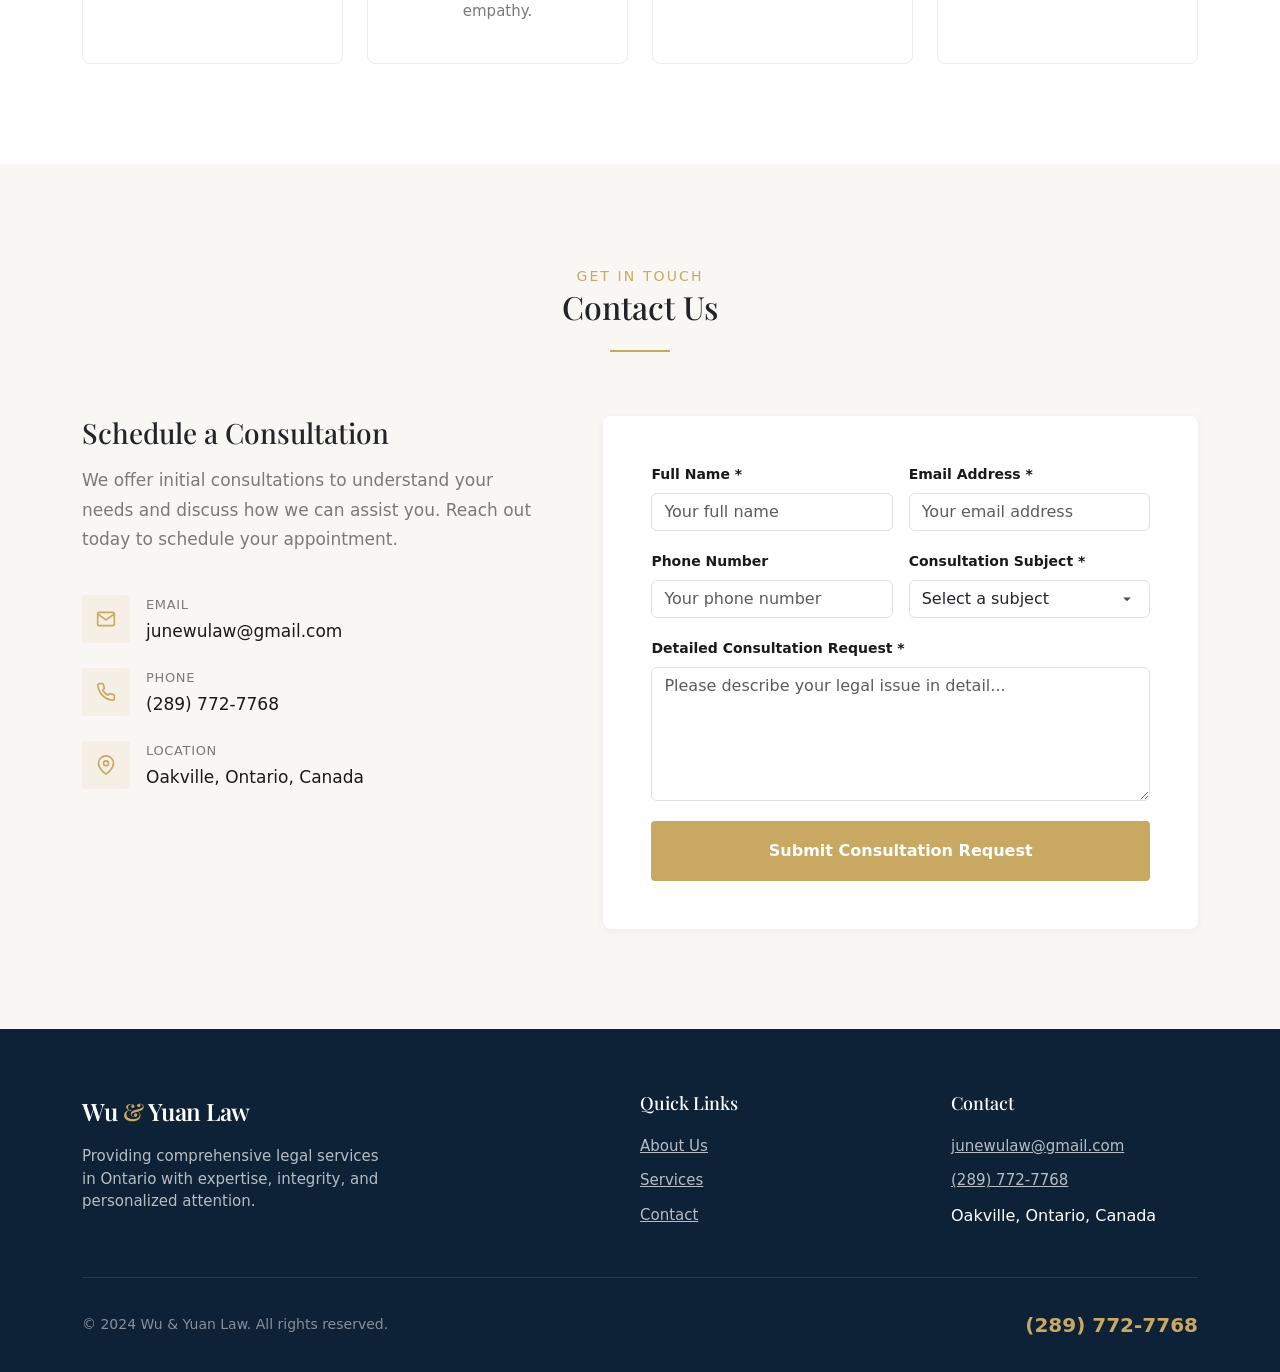
==== commit 1e836e51: "Redesign website with professional UI improvements - New deep navy (#0d2137) and gold (#c9a961) colo" ====
--- a/templates/index.html
+++ b/templates/index.html
@@ -3,232 +3,441 @@
 <head>
     <meta charset="UTF-8">
     <meta name="viewport" content="width=device-width, initial-scale=1.0">
-    <title>June Wu - Canadian Lawyer</title>
+    <title>Wu & Yuan Law | Trusted Legal Services in Ontario</title>
+    <meta name="description" content="Wu & Yuan Law provides comprehensive legal services in Ontario, including wills, estates, trusts, tax law, corporate law, and civil litigation.">
+
+    <link rel="preconnect" href="https://fonts.googleapis.com">
+    <link rel="preconnect" href="https://fonts.gstatic.com" crossorigin>
+    <link href="https://fonts.googleapis.com/css2?family=Inter:wght@400;500;600;700&family=Playfair+Display:wght@400;500;600&display=swap" rel="stylesheet">
+
     <link rel="stylesheet" href="/static/css/style.css">
-    <!-- 引入Bootstrap简化样式（可选，新手友好） -->
     <link href="https://cdn.jsdelivr.net/npm/bootstrap@5.3.0/dist/css/bootstrap.min.css" rel="stylesheet">
+
+    <link rel="icon" type="image/svg+xml" href="data:image/svg+xml,<svg xmlns='http://www.w3.org/2000/svg' viewBox='0 0 100 100'><text y='.9em' font-size='90'>⚖</text></svg>">
 </head>
 <body>
-    <!-- 导航栏 -->
-    <nav class="navbar navbar-expand-lg navbar-dark bg-dark">
-    <div class="container">
-        <!-- 👇 这里已经美化：更大、更粗、更专业、更美观 -->
-        <a class="navbar-brand fs-5 fw-semibold" href="#">June Wu - Canadian Lawyer</a>    
-        <div class="collapse navbar-collapse">
-            <ul class="navbar-nav ms-auto">
-                <li class="nav-item"><a class="nav-link" href="#about">About Me</a></li>
-                <li class="nav-item"><a class="nav-link" href="#services">Services</a></li>
-                <li class="nav-item"><a class="nav-link" href="#contact">Contact</a></li>
+    <!-- Top Bar -->
+    <div class="top-bar">
+        <div class="container">
+            <div class="top-bar-contact">
+                <a href="mailto:junewulaw@gmail.com">junewulaw@gmail.com</a>
+                <a href="tel:+12897727768" class="top-bar-phone">(289) 772-7768</a>
+            </div>
+        </div>
+    </div>
+
+    <!-- Navigation -->
+    <nav class="nav" id="mainNav">
+        <div class="container">
+            <a href="#" class="logo">Wu <span>&</span> Yuan Law</a>
+            <ul class="main-nav">
+                <li><a href="#about">About</a></li>
+                <li><a href="#services">Services</a></li>
+                <li><a href="#contact">Contact</a></li>
+                <li><a href="#contact" class="nav-cta">Free Consultation</a></li>
             </ul>
-        </div>
-    </div>
+            <button class="mobile-toggle" id="mobileToggle" aria-label="Toggle navigation">
+                <span></span>
+                <span></span>
+                <span></span>
+            </button>
+        </div>
+        <div class="mobile-nav" id="mobileNav">
+            <a href="#about">About</a>
+            <a href="#services">Services</a>
+            <a href="#contact">Contact</a>
+            <a href="#contact" class="nav-cta">Free Consultation</a>
+        </div>
     </nav>
 
-    <!-- 律师介绍部分 -->
-    <section id="about" class="py-5">
-        <div class="container">
-            <div class="row">
-                <div class="col-md-4">
-                    <img src="/static/images/June.jpg" alt="Lawyer June Profile" class="img-fluid rounded">
-                </div>
-                <div class="col-md-8">
-                    <h2>June Wu - Barrister & Solicitor in Ontario, Canada</h2>
-                    <ul>
-                        <li>
-                            Holds a Master of Laws (LL.M.) from Osgoode Hall Law School at York University in Ontario, a Master of Laws from East China University of Political Science and Law in China, and a Bachelor’s degree in English Literature from Wuhan University in China.
-                        </li>
-                        <li>
-                            Brings a distinctive combination of legal, financial, and cross-border experience to her practice. Before practising law in Ontario, she worked at Bank of Montreal for over seven years, where she developed extensive knowledge of financial products, wealth management structures, estate planning strategies, and trust-related solutions. Earlier in her career, she practised as a lawyer and served as in-house counsel at an asset management company in Shanghai, China for more than twelve years, gaining deep insight into financial regulation and investment frameworks.
-                        </li>
-                        <li>
-                            Integrates her background in financial services with her legal training to provide strategic, practical, and forward-looking advice in wills, estate planning, and trusts. She leverages her experience in financial investments and estate structuring to help clients plan proactively, minimize tax exposure, manage risk, and protect what matters most to their families.
-                        </li>
-                        <li>
-                            Has established strong professional relationships with leading trust companies in Ontario and maintains access to experienced trust professionals. June assists clients in exploring trust options and facilitates connections with corporate trustees where appropriate. She also works collaboratively with investment advisors and tax professionals to ensure estate plans are implemented in a coordinated and tax-efficient manner. Her approach is holistic — aligning legal strategy with financial and tax planning objectives.
-                        </li>
-                        <li>
-                            In addition to her wills, estate and trust practice, June supports small local businesses and start-ups with corporate governance, structuring, and ongoing compliance. She provides practical legal guidance to help local entrepreneurs build strong foundations, manage risk, and grow sustainably from a legal perspective.
-                        </li>
-                        <li>
-                            Based in Oakville, Ontario, June is committed to delivering high-quality and affordable legal services to her local community. She is fluent in Mandarin and dedicated to serving the Chinese community with culturally informed, clear, and accessible legal support.
-                        </li>
-                        <li>
-                            Outside of her practice, June enjoys spending quality time with her two beloved fur babies.
-                        </li>
-                     </ul>
-                </div>
-                <div class="col-12 my-4">
-                    <hr style="border: 1px solid #ccc; width: 100%;">
-                </div>
-                <div class="col-md-4">
-                    <img src="/static/images/Bruce.jpg" alt="Lawyer Bruc Profile" class="img-fluid rounded">
-                </div>
-                <div class="col-md-8">
-                    <h2>Yanguo Yuan - Barrister & Solicitor in Ontario, Canada</h2>
-                    <ul>
-                        <li>
-                            Dr. Yuan holds a Doctor of Philosophy (PhD) in Corporate Laws and a Professional Master of Laws (LL.M.) in Canadian Common Law from Osgoode Hall Law School. His academic training in corporate law provides a strong theoretical foundation that informs his practical, solutions-oriented approach to advising clients.                        
-                        </li>
-                        <li>
-                            Dr. Yuan focuses his practice on corporate and commercial law, advising entrepreneurs, private companies, and investors on incorporations, corporate structuring and reorganizations, shareholders’ agreements, governance matters, commercial contracts, and private mergers and acquisitions. He supports clients at every stage of the business lifecycle — from formation and early-stage growth to investment, strategic transactions, and ongoing compliance.                        
-                        </li>
-                        <li>
-                            Before practising in Ontario, Dr. Yuan gained extensive cross-border experience in both in-house and private practice settings, where he worked on mergers and acquisitions, strategic investments, and complex commercial transactions. He has broad experience drafting and negotiating transaction documents, coordinating due diligence processes, and advising on governance and regulatory considerations.                        
-                        </li>
-                        <li>
-                            Dr. Yuan combines rigorous academic training with practical transactional insight to deliver clear, strategic, and business-focused legal advice. He is fluent in English and Chinese and is well positioned to assist clients engaged in domestic and cross-border business activities.                        
-                        </li>
-                </div>
-            </div>
-        </div>
-    </section>
-
-    <!-- 服务介绍部分 -->
-    <section id="services" class="py-5 bg-light">
-    <div class="container">
-        <h2 class="text-center mb-5 fw-bold">Services</h2>
-        
-        <!-- 服务简介 -->
-    <div class="row justify-content-center mb-5">
-    <div class="col-lg-10 text-center">
-        <p class="fst-italic text-justify fs-5 mb-0">
-            June Wu operates a community-focused sole practice, collaborating with a network of trusted and experienced sole practice legal professionals to deliver practical and cost-effective legal solutions. By leveraging an efficient, remote practice model, June is able to offer reasonable fees while maintaining a high standard of professional, responsive, and reliable service.
-        </p>
-    </div>
-</div>
-                
- 
-
-        <div class="row g-4">
-
-            <!-- 1. Wills, Estates & Trusts -->
-            <div class="col-md-6">
-                <div class="card h-100 shadow-sm border-0">
-                    <div class="card-body p-4">
-                        <h5 class="card-title fw-bold mb-3">Wills, Estates & Trusts</h5>
-                        <p class="card-text text-muted text-justify">We provide comprehensive legal services in wills, estates, and trusts, assisting individuals and families at every stage of the planning and administration process. Our services include the preparation of wills and powers of attorney, the creation of trust arrangements, probate applications, estate administration, and estate-related dispute resolution.</p>
-                        <p class="card-text text-muted mt-1 text-justify">We work closely with our clients to develop tailored estate plans that reflect their personal, financial, and family circumstances. Where appropriate, we also coordinate with professional trust companies and other advisors to ensure effective and seamless administration.</p>
-                        <p class="card-text text-muted mt-1 text-justify">Our approach is practical, detail-oriented, and client-focused. We are committed to delivering clear legal advice and thoughtful planning strategies, enabling our clients to make informed decisions with confidence and peace of mind. From initial planning to final administration, we guide our clients through each step with care and professionalism. </p>
-                    </div>
-                </div>
-            </div>
-
-            <!-- 2. Tax Legal Services -->
-            <div class="col-md-6">
-                <div class="card h-100 shadow-sm border-0">
-                    <div class="card-body p-4">
-                        <h5 class="card-title fw-bold mb-3">Tax Legal Services</h5>
-                        
-                        <p class="card-text text-muted text-justify">We provide practical and cost-effective legal services in tax matters, assisting individuals, businesses, and professionals in navigating their obligations and resolving disputes with the Canada Revenue Agency.</p>
-                        <p class="card-text text-muted mt-1 text-justify">Our services include advising on and responding to audits and reassessments, preparing and filing Notices of Objection, and representing clients in tax disputes, including matters before the Tax Court of Canada. We have experience assisting clients with net worth audits, SR&ED-related disputes, and tax residency issues, as well as other tax compliance and advisory matters.</p>
-                        <p class="card-text text-muted mt-1 text-justify">We understand that tax disputes can be complex and stressful. Our approach is practical, responsive, and solutions-oriented. We work closely with our clients to assess their situation, develop effective strategies, and communicate clearly with the CRA at each stage of the process.</p>
-                    </div>
-                </div>
-            </div>
-
-            <!-- 3. Employment Law Services -->
-            <div class="col-md-6">
-                <div class="card h-100 shadow-sm border-0">
-                    <div class="card-body p-4">
-                        <h5 class="card-title fw-bold mb-3">Employment Law Services</h5>
-                        <p class="card-text text-muted text-justify">We provide practical and affordable legal services in employment law, assisting both employees and small businesses with a wide range of workplace matters. Our goal is to deliver clear, timely advice that helps clients understand their rights and obligations and make informed decisions.</p>
-                        <p class="card-text text-muted mt-1 text-justify">Our services include reviewing and drafting employment agreements, advising on workplace policies, and assisting with terminations, severance, and wrongful dismissal matters. We also support clients in resolving workplace disputes, including issues related to compensation, performance, and employment standards.</p>
-                        <p class="card-text text-muted mt-1 text-justify">We understand that employment issues can be sensitive and time-sensitive. Our approach is responsive, solutions-oriented, and focused on achieving efficient and practical outcomes. We aim to provide professional legal support that is accessible and cost-effective, helping our clients address issues with confidence and clarity.</p>
-                    </div>
-                </div>
-            </div>
-
-            <!-- 4. Corporate & Commercial Services -->
-            <div class="col-md-6">
-                <div class="card h-100 shadow-sm border-0">
-                    <div class="card-body p-4">
-                        <h5 class="card-title fw-bold mb-3">Corporate & Commercial Services</h5>
-                        <p class="card-text text-muted text-justify">We provide practical and cost-effective legal services to small and medium-sized businesses, start-ups, and community organizations, including charities and not-for-profits. Our goal is to support clients with clear, reliable legal advice that aligns with their operational and growth needs.</p>
-                        <p class="card-text text-muted mt-1 text-justify">Our services include business formation and structuring, corporate governance, shareholder and partnership agreements, commercial contracts, and ongoing legal support for day-to-day business matters. We also assist charities and not-for-profit organizations with incorporation, governance, and regulatory compliance.</p>
-                        <p class="card-text text-muted mt-1 text-justify">We understand the challenges faced by growing businesses and community organizations. Our approach is professional, responsive, and solutions-oriented, with a focus on delivering practical guidance at reasonable cost. We aim to be a trusted legal partner, providing accessible and efficient services that help our clients operate with confidence.</p>
-                    </div>
-                </div>
-            </div>
-
-            <!-- 5. Landlord & Tenant Disputes -->
-            <div class="col-md-6">
-                <div class="card h-100 shadow-sm border-0">
-                    <div class="card-body p-4">
-                        <h5 class="card-title fw-bold mb-3">Landlord & Tenant Disputes</h5>
-                        <p class="card-text text-muted text-justify">Our services include reviewing and drafting rental agreements, advising on rental policies, and assisting with evictions, rent disputes, and other tenant-related matters. We also support clients in resolving landlord-tenant disputes, including issues related to security deposits, maintenance, and lease violations.</p>
-                        <p class="card-text text-muted mt-1 text-justify">We understand that landlord-tenant issues can be sensitive and time-sensitive. Our approach is responsive, solutions-oriented, and focused on achieving efficient and practical outcomes. We aim to provide professional legal support that is accessible and cost-effective, helping our clients address issues with confidence and clarity.</p>
-                    </div>
-                </div>
-            </div>
-
-            <!-- 6. Civil Litigation -->
-            <div class="col-md-6">
-                <div class="card h-100 shadow-sm border-0">
-                    <div class="card-body p-4">
-                        <h5 class="card-title fw-bold mb-3">Civil Litigation</h5>
-                        <p class="card-text text-muted text-justify">We provide civil litigation services in Ontario, representing individuals and businesses in resolving disputes efficiently and effectively. Whether through negotiation, mediation, or court proceedings, we focus on practical strategies that protect our clients’ interests while managing cost and risk at every stage.</p>
-                    </div>
-                </div>
-            </div>
-
-        </div>
-    </div>
-</section>
-
-    <!-- 咨询表单部分 -->
-    <section id="contact" class="py-5">
-        <div class="container">
-            <h2 class="text-center mb-4">Contact & Consultation</h2>
-            <div class="row justify-content-center">
-                <div class="col-md-8">
-                    <form id="consultForm" class="shadow p-4 rounded">
-                        <!-- 表单反馈提示 -->
-                        <div id="formMessage" class="mb-3 d-none"></div>
-                        
-                        <div class="mb-3">
-                            <label for="fullName" class="form-label">Full Name</label>
-                            <input type="text" class="form-control" id="fullName" required placeholder="Your full name">
-                        </div>
-                        <div class="mb-3">
-                            <label for="email" class="form-label">Email Address</label>
-                            <input type="email" class="form-control" id="email" required placeholder="Your email">
-                        </div>
-                        <div class="mb-3">
-                            <label for="phone" class="form-label">Phone Number</label>
-                            <input type="tel" class="form-control" id="phone" placeholder="Your phone number">
-                        </div>
-                        <div class="mb-3">
-                            <label for="subject" class="form-label">Consultation Subject</label>
-                            <select class="form-select" id="subject" required>
-                                <option value="">Select a subject</option>
-                                <option value="Estate">Estate Law</option>
-                                <option value="Tax">Tax Law</option>
-                                <option value="Trust">Trust Law</option>
-                                <option value="Other">Other</option>
-                            </select>
-                        </div>
-                        <div class="mb-3">
-                            <label for="message" class="form-label">Detailed Consultation Request</label>
-                            <textarea class="form-control" id="message" rows="6" required placeholder="Please describe your legal issue in detail..."></textarea>
-                        </div>
-                        <button type="submit" class="btn btn-primary">Submit Consultation Request</button>
+    <!-- Hero -->
+    <section class="hero">
+        <div class="container">
+            <div class="hero-content">
+                <span class="hero-badge">Ontario's Trusted Legal Advisors</span>
+                <h1>Building <span class="highlight">Remarkable</span> Enterprises & Lives</h1>
+                <p>Wu & Yuan Law provides comprehensive legal services in Ontario, combining expertise with personalized attention to help you navigate complex legal matters with confidence.</p>
+                <div class="hero-buttons">
+                    <a href="#contact" class="btn btn-primary">Schedule a Consultation</a>
+                    <a href="#services" class="btn btn-outline">Explore Our Services</a>
+                </div>
+            </div>
+        </div>
+        <div class="hero-decoration">
+            <svg viewBox="0 0 200 200" fill="none" xmlns="http://www.w3.org/2000/svg">
+                <circle cx="100" cy="100" r="80" stroke="white" stroke-width="1" opacity="0.3"/>
+                <circle cx="100" cy="100" r="60" stroke="white" stroke-width="1" opacity="0.2"/>
+                <circle cx="100" cy="100" r="40" stroke="white" stroke-width="1" opacity="0.1"/>
+            </svg>
+        </div>
+    </section>
+
+    <!-- About / Team -->
+    <section id="about" class="about-section section">
+        <div class="container">
+            <div class="section-header">
+                <span class="section-subtitle">Meet Our Team</span>
+                <h2>Dedicated Legal Professionals</h2>
+                <div class="divider"></div>
+            </div>
+
+            <div class="team-grid">
+                <!-- June Wu -->
+                <div class="attorney-card">
+                    <div class="attorney-image">
+                        <img src="/static/images/June.jpg" alt="June Wu - Barrister & Solicitor">
+                    </div>
+                    <div class="attorney-info">
+                        <h3>June Wu</h3>
+                        <p class="attorney-title">Barrister & Solicitor in Ontario, Canada</p>
+                        <ul class="attorney-bio">
+                            <li>Holds a Master of Laws (LL.M.) from Osgoode Hall Law School at York University in Ontario, a Master of Laws from East China University of Political Science and Law in China, and a Bachelor's degree in English Literature from Wuhan University in China.</li>
+                            <li>Brings a distinctive combination of legal, financial, and cross-border experience to her practice. Before practising law in Ontario, she worked at Bank of Montreal for over seven years, where she developed extensive knowledge of financial products, wealth management structures, estate planning strategies, and trust-related solutions.</li>
+                            <li>Integrates her background in financial services with her legal training to provide strategic, practical, and forward-looking advice in wills, estate planning, and trusts. She leverages her experience in financial investments and estate structuring to help clients plan proactively, minimize tax exposure, manage risk, and protect what matters most to their families.</li>
+                            <li>Based in Oakville, Ontario, June is committed to delivering high-quality and affordable legal services to her local community. She is fluent in Mandarin and dedicated to serving the Chinese community with culturally informed, clear, and accessible legal support.</li>
+                        </ul>
+                    </div>
+                </div>
+
+                <!-- Yanguo Yuan -->
+                <div class="attorney-card reverse">
+                    <div class="attorney-image">
+                        <img src="/static/images/Bruce.jpg" alt="Yanguo Yuan - Barrister & Solicitor">
+                    </div>
+                    <div class="attorney-info">
+                        <h3>Yanguo Yuan</h3>
+                        <p class="attorney-title">Barrister & Solicitor in Ontario, Canada</p>
+                        <ul class="attorney-bio">
+                            <li>Dr. Yuan holds a Doctor of Philosophy (PhD) in Corporate Laws and a Professional Master of Laws (LL.M.) in Canadian Common Law from Osgoode Hall Law School. His academic training in corporate law provides a strong theoretical foundation that informs his practical, solutions-oriented approach to advising clients.</li>
+                            <li>Dr. Yuan focuses his practice on corporate and commercial law, advising entrepreneurs, private companies, and investors on incorporations, corporate structuring and reorganizations, shareholders' agreements, governance matters, commercial contracts, and private mergers and acquisitions.</li>
+                            <li>Before practising in Ontario, Dr. Yuan gained extensive cross-border experience in both in-house and private practice settings, where he worked on mergers and acquisitions, strategic investments, and complex commercial transactions.</li>
+                            <li>Dr. Yuan combines rigorous academic training with practical transactional insight to deliver clear, strategic, and business-focused legal advice. He is fluent in English and Chinese and is well positioned to assist clients engaged in domestic and cross-border business activities.</li>
+                        </ul>
+                    </div>
+                </div>
+            </div>
+        </div>
+    </section>
+
+    <!-- Statistics -->
+    <section class="stats-section">
+        <div class="container">
+            <div class="stats-grid">
+                <div class="stat-item">
+                    <div class="stat-number">15+</div>
+                    <div class="stat-label">Years of Combined Experience</div>
+                </div>
+                <div class="stat-item">
+                    <div class="stat-number">400+</div>
+                    <div class="stat-label">Satisfied Clients</div>
+                </div>
+                <div class="stat-item">
+                    <div class="stat-number">2</div>
+                    <div class="stat-label">Practice Areas</div>
+                </div>
+            </div>
+        </div>
+    </section>
+
+    <!-- Services -->
+    <section id="services" class="services-section section">
+        <div class="container">
+            <div class="section-header">
+                <span class="section-subtitle">What We Offer</span>
+                <h2>Our Legal Services</h2>
+                <div class="divider"></div>
+            </div>
+
+            <p class="services-intro">June Wu operates a community-focused sole practice, collaborating with a network of trusted and experienced legal professionals to deliver practical and cost-effective legal solutions.</p>
+
+            <div class="services-grid">
+                <div class="service-card">
+                    <div class="service-icon">
+                        <svg xmlns="http://www.w3.org/2000/svg" viewBox="0 0 24 24" fill="none" stroke="currentColor" stroke-width="2" stroke-linecap="round" stroke-linejoin="round">
+                            <path d="M14 2H6a2 2 0 0 0-2 2v16a2 2 0 0 0 2 2h12a2 2 0 0 0 2-2V8z"></path>
+                            <polyline points="14 2 14 8 20 8"></polyline>
+                            <line x1="16" y1="13" x2="8" y2="13"></line>
+                            <line x1="16" y1="17" x2="8" y2="17"></line>
+                            <polyline points="10 9 9 9 8 9"></polyline>
+                        </svg>
+                    </div>
+                    <h4>Wills, Estates & Trusts</h4>
+                    <p>Comprehensive estate planning including will preparation, power of attorney, trust arrangements, probate applications, and estate administration.</p>
+                </div>
+
+                <div class="service-card">
+                    <div class="service-icon">
+                        <svg xmlns="http://www.w3.org/2000/svg" viewBox="0 0 24 24" fill="none" stroke="currentColor" stroke-width="2" stroke-linecap="round" stroke-linejoin="round">
+                            <line x1="12" y1="1" x2="12" y2="23"></line>
+                            <path d="M17 5H9.5a3.5 3.5 0 0 0 0 7h5a3.5 3.5 0 0 1 0 7H6"></path>
+                        </svg>
+                    </div>
+                    <h4>Tax Legal Services</h4>
+                    <p>Expert assistance with CRA audits and reassessments, Notices of Objection, Tax Court representation, net worth audits, and SR&ED disputes.</p>
+                </div>
+
+                <div class="service-card">
+                    <div class="service-icon">
+                        <svg xmlns="http://www.w3.org/2000/svg" viewBox="0 0 24 24" fill="none" stroke="currentColor" stroke-width="2" stroke-linecap="round" stroke-linejoin="round">
+                            <rect x="2" y="7" width="20" height="14" rx="2" ry="2"></rect>
+                            <path d="M16 21V5a2 2 0 0 0-2-2h-4a2 2 0 0 0-2 2v16"></path>
+                        </svg>
+                    </div>
+                    <h4>Corporate & Commercial</h4>
+                    <p>Incorporation, corporate governance, shareholder agreements, commercial contracts, and ongoing legal support for small and medium enterprises.</p>
+                </div>
+
+                <div class="service-card">
+                    <div class="service-icon">
+                        <svg xmlns="http://www.w3.org/2000/svg" viewBox="0 0 24 24" fill="none" stroke="currentColor" stroke-width="2" stroke-linecap="round" stroke-linejoin="round">
+                            <path d="M17 21v-2a4 4 0 0 0-4-4H5a4 4 0 0 0-4 4v2"></path>
+                            <circle cx="9" cy="7" r="4"></circle>
+                            <path d="M23 21v-2a4 4 0 0 0-3-3.87"></path>
+                            <path d="M16 3.13a4 4 0 0 1 0 7.75"></path>
+                        </svg>
+                    </div>
+                    <h4>Employment Law</h4>
+                    <p>Legal support for employment agreements, workplace policies, wrongful dismissal, severance negotiations, and employment standards compliance.</p>
+                </div>
+
+                <div class="service-card">
+                    <div class="service-icon">
+                        <svg xmlns="http://www.w3.org/2000/svg" viewBox="0 0 24 24" fill="none" stroke="currentColor" stroke-width="2" stroke-linecap="round" stroke-linejoin="round">
+                            <path d="M3 9l9-7 9 7v11a2 2 0 0 1-2 2H5a2 2 0 0 1-2-2z"></path>
+                            <polyline points="9 22 9 12 15 12 15 22"></polyline>
+                        </svg>
+                    </div>
+                    <h4>Landlord & Tenant</h4>
+                    <p>Assistance with rental agreements, eviction processes, rent disputes, security deposit issues, lease negotiations, and conflict resolution.</p>
+                </div>
+
+                <div class="service-card">
+                    <div class="service-icon">
+                        <svg xmlns="http://www.w3.org/2000/svg" viewBox="0 0 24 24" fill="none" stroke="currentColor" stroke-width="2" stroke-linecap="round" stroke-linejoin="round">
+                            <circle cx="12" cy="12" r="10"></circle>
+                            <path d="M12 16v-4"></path>
+                            <path d="M12 8h.01"></path>
+                        </svg>
+                    </div>
+                    <h4>Civil Litigation</h4>
+                    <p>Skilled representation in civil disputes, including negotiation, mediation, and court proceedings with practical strategies that protect your interests.</p>
+                </div>
+            </div>
+        </div>
+    </section>
+
+    <!-- Values -->
+    <section class="values-section section">
+        <div class="container">
+            <div class="section-header">
+                <span class="section-subtitle">Our Philosophy</span>
+                <h2>Core Values</h2>
+                <div class="divider"></div>
+            </div>
+
+            <div class="values-grid">
+                <div class="value-card">
+                    <div class="value-icon">
+                        <svg xmlns="http://www.w3.org/2000/svg" viewBox="0 0 24 24" fill="none" stroke="currentColor" stroke-width="2" stroke-linecap="round" stroke-linejoin="round">
+                            <path d="M12 2l3.09 6.26L22 9.27l-5 4.87 1.18 6.88L12 17.77l-6.18 3.25L7 14.14 2 9.27l6.91-1.01L12 2z"></path>
+                        </svg>
+                    </div>
+                    <h4>Excellence</h4>
+                    <p>Do things the right way, do them well, do them ethically, and use great tools.</p>
+                </div>
+
+                <div class="value-card">
+                    <div class="value-icon">
+                        <svg xmlns="http://www.w3.org/2000/svg" viewBox="0 0 24 24" fill="none" stroke="currentColor" stroke-width="2" stroke-linecap="round" stroke-linejoin="round">
+                            <path d="M20.84 4.61a5.5 5.5 0 0 0-7.78 0L12 5.67l-1.06-1.06a5.5 5.5 0 0 0-7.78 7.78l1.06 1.06L12 21.23l7.78-7.78 1.06-1.06a5.5 5.5 0 0 0 0-7.78z"></path>
+                        </svg>
+                    </div>
+                    <h4>Service</h4>
+                    <p>Be service-oriented. Serve and encourage our clients as they build. Display humility, courage and empathy.</p>
+                </div>
+
+                <div class="value-card">
+                    <div class="value-icon">
+                        <svg xmlns="http://www.w3.org/2000/svg" viewBox="0 0 24 24" fill="none" stroke="currentColor" stroke-width="2" stroke-linecap="round" stroke-linejoin="round">
+                            <polygon points="12 2 15.09 8.26 22 9.27 17 14.14 18.18 21.02 12 17.77 5.82 21.02 7 14.14 2 9.27 8.91 8.26 12 2"></polygon>
+                        </svg>
+                    </div>
+                    <h4>Innovation</h4>
+                    <p>Try new things that reinforce our values. Stay abreast of changes and innovations in our fields.</p>
+                </div>
+
+                <div class="value-card">
+                    <div class="value-icon">
+                        <svg xmlns="http://www.w3.org/2000/svg" viewBox="0 0 24 24" fill="none" stroke="currentColor" stroke-width="2" stroke-linecap="round" stroke-linejoin="round">
+                            <circle cx="12" cy="12" r="10"></circle>
+                            <path d="M8 14s1.5 2 4 2 4-2 4-2"></path>
+                            <line x1="9" y1="9" x2="9.01" y2="9"></line>
+                            <line x1="15" y1="9" x2="15.01" y2="9"></line>
+                        </svg>
+                    </div>
+                    <h4>Fun</h4>
+                    <p>Use great tools that make our work fun. Build each other up. Aim to enjoy our work.</p>
+                </div>
+            </div>
+        </div>
+    </section>
+
+    <!-- Contact -->
+    <section id="contact" class="contact-section section">
+        <div class="container">
+            <div class="section-header">
+                <span class="section-subtitle">Get In Touch</span>
+                <h2>Contact Us</h2>
+                <div class="divider"></div>
+            </div>
+
+            <div class="contact-grid">
+                <div class="contact-info">
+                    <h3>Schedule a Consultation</h3>
+                    <p>We offer initial consultations to understand your needs and discuss how we can assist you. Reach out today to schedule your appointment.</p>
+
+                    <div class="contact-item">
+                        <div class="contact-icon">
+                            <svg xmlns="http://www.w3.org/2000/svg" viewBox="0 0 24 24" fill="none" stroke="currentColor" stroke-width="2" stroke-linecap="round" stroke-linejoin="round">
+                                <path d="M4 4h16c1.1 0 2 .9 2 2v12c0 1.1-.9 2-2 2H4c-1.1 0-2-.9-2-2V6c0-1.1.9-2 2-2z"></path>
+                                <polyline points="22,6 12,13 2,6"></polyline>
+                            </svg>
+                        </div>
+                        <div>
+                            <span class="contact-label">Email</span>
+                            <span class="contact-value">junewulaw@gmail.com</span>
+                        </div>
+                    </div>
+
+                    <div class="contact-item">
+                        <div class="contact-icon">
+                            <svg xmlns="http://www.w3.org/2000/svg" viewBox="0 0 24 24" fill="none" stroke="currentColor" stroke-width="2" stroke-linecap="round" stroke-linejoin="round">
+                                <path d="M22 16.92v3a2 2 0 0 1-2.18 2 19.79 19.79 0 0 1-8.63-3.07 19.5 19.5 0 0 1-6-6 19.79 19.79 0 0 1-3.07-8.67A2 2 0 0 1 4.11 2h3a2 2 0 0 1 2 1.72 12.84 12.84 0 0 0 .7 2.81 2 2 0 0 1-.45 2.11L8.09 9.91a16 16 0 0 0 6 6l1.27-1.27a2 2 0 0 1 2.11-.45 12.84 12.84 0 0 0 2.81.7A2 2 0 0 1 22 16.92z"></path>
+                            </svg>
+                        </div>
+                        <div>
+                            <span class="contact-label">Phone</span>
+                            <span class="contact-value">(289) 772-7768</span>
+                        </div>
+                    </div>
+
+                    <div class="contact-item">
+                        <div class="contact-icon">
+                            <svg xmlns="http://www.w3.org/2000/svg" viewBox="0 0 24 24" fill="none" stroke="currentColor" stroke-width="2" stroke-linecap="round" stroke-linejoin="round">
+                                <path d="M21 10c0 7-9 13-9 13s-9-6-9-13a9 9 0 0 1 18 0z"></path>
+                                <circle cx="12" cy="10" r="3"></circle>
+                            </svg>
+                        </div>
+                        <div>
+                            <span class="contact-label">Location</span>
+                            <span class="contact-value">Oakville, Ontario, Canada</span>
+                        </div>
+                    </div>
+                </div>
+
+                <div class="contact-form">
+                    <form id="consultForm">
+                        <div id="formMessage" class="form-message"></div>
+
+                        <div class="form-row">
+                            <div class="form-group">
+                                <label class="form-label" for="fullName">Full Name *</label>
+                                <input type="text" class="form-control" id="fullName" name="fullName" required placeholder="Your full name">
+                            </div>
+                            <div class="form-group">
+                                <label class="form-label" for="email">Email Address *</label>
+                                <input type="email" class="form-control" id="email" name="email" required placeholder="Your email address">
+                            </div>
+                        </div>
+
+                        <div class="form-row">
+                            <div class="form-group">
+                                <label class="form-label" for="phone">Phone Number</label>
+                                <input type="tel" class="form-control" id="phone" name="phone" placeholder="Your phone number">
+                            </div>
+                            <div class="form-group">
+                                <label class="form-label" for="subject">Consultation Subject *</label>
+                                <select class="form-control" id="subject" name="subject" required>
+                                    <option value="">Select a subject</option>
+                                    <option value="Estate">Estate Law</option>
+                                    <option value="Tax">Tax Law</option>
+                                    <option value="Trust">Trust Law</option>
+                                    <option value="Corporate">Corporate Law</option>
+                                    <option value="Employment">Employment Law</option>
+                                    <option value="Other">Other</option>
+                                </select>
+                            </div>
+                        </div>
+
+                        <div class="form-group full">
+                            <label class="form-label" for="message">Detailed Consultation Request *</label>
+                            <textarea class="form-control" id="message" name="message" rows="5" required placeholder="Please describe your legal issue in detail..."></textarea>
+                        </div>
+
+                        <button type="submit" class="btn-submit">Submit Consultation Request</button>
                     </form>
                 </div>
             </div>
         </div>
     </section>
 
-    <!-- 页脚 -->
-    <footer class="bg-dark text-white py-4">
-        <div class="container text-center">
-            <p>&copy; 2024 [June Wu] - Canadian Lawyer. All rights reserved.</p>
-            <p>Address: [junewulaw@gmail.com] </p>
-            <p>Phone: [(+1)289-772-7768]</p>
+    <!-- Footer -->
+    <footer>
+        <div class="container">
+            <div class="footer-grid">
+                <div class="footer-brand">
+                    <div class="logo">Wu <span>&</span> Yuan Law</div>
+                    <p>Providing comprehensive legal services in Ontario with expertise, integrity, and personalized attention.</p>
+                </div>
+                <div>
+                    <h4 class="footer-heading">Quick Links</h4>
+                    <div class="footer-links">
+                        <a href="#about">About Us</a>
+                        <a href="#services">Services</a>
+                        <a href="#contact">Contact</a>
+                    </div>
+                </div>
+                <div>
+                    <h4 class="footer-heading">Contact</h4>
+                    <div class="footer-links">
+                        <a href="mailto:junewulaw@gmail.com">junewulaw@gmail.com</a>
+                        <a href="tel:+12897727768">(289) 772-7768</a>
+                        <span>Oakville, Ontario, Canada</span>
+                    </div>
+                </div>
+            </div>
+            <div class="footer-bottom">
+                <div class="footer-copy">© 2024 Wu & Yuan Law. All rights reserved.</div>
+                <div class="footer-phone">(289) 772-7768</div>
+            </div>
         </div>
     </footer>
 
-    <!-- JavaScript -->
+    <!-- Scripts -->
     <script src="https://cdn.jsdelivr.net/npm/bootstrap@5.3.0/dist/js/bootstrap.bundle.min.js"></script>
     <script src="/static/js/script.js"></script>
+    <script>
+        // Mobile nav toggle
+        document.getElementById('mobileToggle').addEventListener('click', function() {
+            document.getElementById('mobileNav').classList.toggle('active');
+        });
+
+        // Close mobile nav on link click
+        document.querySelectorAll('.mobile-nav a').forEach(function(link) {
+            link.addEventListener('click', function() {
+                document.getElementById('mobileNav').classList.remove('active');
+            });
+        });
+
+        // Nav scroll effect
+        window.addEventListener('scroll', function() {
+            const nav = document.getElementById('mainNav');
+            if (window.scrollY > 50) {
+                nav.classList.add('scrolled');
+            } else {
+                nav.classList.remove('scrolled');
+            }
+        });
+    </script>
 </body>
-</html>+</html>
--- a/static/css/style.css
+++ b/static/css/style.css
@@ -1,20 +1,1065 @@
-/* 基础样式优化 */
+/* ============================================
+   Wu & Yuan Law - Professional Design System
+   ============================================ */
+
+/* ---------- CSS Variables ---------- */
+:root {
+    /* Color Palette - Deep Navy & Gold */
+    --primary: #0d2137;
+    --primary-light: #1a3a5c;
+    --accent: #c9a961;
+    --accent-hover: #b8943d;
+    --accent-light: rgba(201, 169, 97, 0.1);
+
+    /* Neutrals */
+    --white: #ffffff;
+    --bg-cream: #f9f7f4;
+    --bg-light: #f5f3f0;
+    --text-primary: #1a1a1a;
+    --text-secondary: #4a4a4a;
+    --text-muted: #7a7a7a;
+    --border: #e8e4df;
+    --border-light: #f0ede8;
+
+    /* Typography Scale */
+    --font-heading: 'Playfair Display', Georgia, serif;
+    --font-body: 'Inter', -apple-system, BlinkMacSystemFont, sans-serif;
+    --font-mono: 'SF Mono', Monaco, monospace;
+
+    /* Spacing */
+    --section-padding: 100px;
+    --container-max: 1200px;
+    --border-radius: 4px;
+    --border-radius-lg: 8px;
+
+    /* Shadows */
+    --shadow-sm: 0 2px 8px rgba(13, 33, 55, 0.06);
+    --shadow-md: 0 4px 20px rgba(13, 33, 55, 0.08);
+    --shadow-lg: 0 8px 40px rgba(13, 33, 55, 0.12);
+
+    /* Transitions */
+    --transition-fast: 0.2s ease;
+    --transition-base: 0.3s ease;
+    --transition-slow: 0.4s ease;
+}
+
+/* ---------- Reset & Base ---------- */
+*, *::before, *::after {
+    margin: 0;
+    padding: 0;
+    box-sizing: border-box;
+}
+
+html {
+    scroll-behavior: smooth;
+    font-size: 16px;
+}
+
 body {
-    font-family: 'Arial', sans-serif;
-    line-height: 1.6;
-}
-
-section {
-    scroll-margin-top: 70px; /* 适配导航栏固定 */
-}
-
-/* 表单样式增强 */
-#consultForm {
-    background-color: #fff;
-}
-
-/* 图片样式 */
+    font-family: var(--font-body);
+    font-size: 1rem;
+    line-height: 1.7;
+    color: var(--text-primary);
+    background-color: var(--white);
+    -webkit-font-smoothing: antialiased;
+    -moz-osx-font-smoothing: grayscale;
+}
+
 img {
     max-width: 100%;
     height: auto;
-}+    display: block;
+}
+
+a {
+    color: inherit;
+    text-decoration: none;
+    transition: color var(--transition-fast);
+}
+
+ul, ol {
+    list-style: none;
+}
+
+button {
+    font-family: inherit;
+    cursor: pointer;
+    border: none;
+    background: none;
+}
+
+/* ---------- Typography ---------- */
+h1, h2, h3, h4, h5, h6 {
+    font-family: var(--font-heading);
+    font-weight: 500;
+    line-height: 1.25;
+    color: var(--text-primary);
+}
+
+h1 { font-size: clamp(2.5rem, 5vw, 3.5rem); }
+h2 { font-size: clamp(2rem, 4vw, 2.75rem); }
+h3 { font-size: clamp(1.5rem, 3vw, 1.875rem); }
+h4 { font-size: 1.25rem; }
+
+p {
+    color: var(--text-secondary);
+    margin-bottom: 1rem;
+}
+
+.section-subtitle {
+    font-size: 0.875rem;
+    text-transform: uppercase;
+    letter-spacing: 0.15em;
+    color: var(--accent);
+    font-weight: 500;
+    margin-bottom: 0.75rem;
+}
+
+/* ---------- Layout ---------- */
+.container {
+    max-width: var(--container-max);
+    margin: 0 auto;
+    padding: 0 2rem;
+}
+
+.section {
+    padding: var(--section-padding) 0;
+}
+
+.section-header {
+    text-align: center;
+    max-width: 700px;
+    margin: 0 auto 4rem;
+}
+
+.section-header h2 {
+    margin-bottom: 1rem;
+}
+
+.section-header p {
+    font-size: 1.125rem;
+    color: var(--text-muted);
+}
+
+.divider {
+    width: 60px;
+    height: 2px;
+    background: var(--accent);
+    margin: 1.5rem auto 0;
+}
+
+/* ---------- Top Bar ---------- */
+.top-bar {
+    background: var(--primary);
+    color: rgba(255, 255, 255, 0.85);
+    padding: 0.625rem 0;
+    font-size: 0.875rem;
+}
+
+.top-bar .container {
+    display: flex;
+    justify-content: space-between;
+    align-items: center;
+}
+
+.top-bar a {
+    color: inherit;
+    transition: color var(--transition-fast);
+}
+
+.top-bar a:hover {
+    color: var(--white);
+}
+
+.top-bar-contact {
+    display: flex;
+    gap: 2rem;
+}
+
+.top-bar-phone {
+    font-weight: 600;
+    color: var(--white) !important;
+}
+
+/* ---------- Navigation ---------- */
+.nav {
+    background: var(--white);
+    border-bottom: 1px solid var(--border-light);
+    padding: 1.25rem 0;
+    position: sticky;
+    top: 0;
+    z-index: 1000;
+    transition: box-shadow var(--transition-base);
+}
+
+.nav.scrolled {
+    box-shadow: var(--shadow-md);
+}
+
+.nav .container {
+    display: flex;
+    justify-content: space-between;
+    align-items: center;
+}
+
+.logo {
+    font-family: var(--font-heading);
+    font-size: 1.5rem;
+    font-weight: 600;
+    color: var(--primary);
+    letter-spacing: -0.02em;
+}
+
+.logo span {
+    color: var(--accent);
+}
+
+.main-nav {
+    display: flex;
+    gap: 2.5rem;
+}
+
+.main-nav a {
+    font-size: 0.9375rem;
+    font-weight: 500;
+    color: var(--text-primary);
+    position: relative;
+    padding: 0.5rem 0;
+}
+
+.main-nav a::after {
+    content: '';
+    position: absolute;
+    bottom: 0;
+    left: 0;
+    width: 0;
+    height: 2px;
+    background: var(--accent);
+    transition: width var(--transition-base);
+}
+
+.main-nav a:hover::after {
+    width: 100%;
+}
+
+.nav-cta {
+    background: var(--accent);
+    color: var(--white) !important;
+    padding: 0.625rem 1.5rem !important;
+    border-radius: var(--border-radius);
+    font-weight: 600;
+    font-size: 0.875rem;
+    transition: background var(--transition-fast);
+}
+
+.nav-cta:hover {
+    background: var(--accent-hover);
+}
+
+.nav-cta::after {
+    display: none !important;
+}
+
+.mobile-toggle {
+    display: none;
+    flex-direction: column;
+    gap: 5px;
+    padding: 0.5rem;
+}
+
+.mobile-toggle span {
+    width: 24px;
+    height: 2px;
+    background: var(--primary);
+    transition: var(--transition-fast);
+}
+
+.mobile-nav {
+    display: none;
+    position: absolute;
+    top: 100%;
+    left: 0;
+    right: 0;
+    background: var(--white);
+    border-top: 1px solid var(--border-light);
+    padding: 1.5rem 2rem;
+    box-shadow: var(--shadow-lg);
+}
+
+.mobile-nav.active {
+    display: flex;
+    flex-direction: column;
+    gap: 1rem;
+}
+
+.mobile-nav a {
+    font-size: 1.125rem;
+    padding: 0.5rem 0;
+    color: var(--text-primary);
+}
+
+/* ---------- Hero ---------- */
+.hero {
+    background: linear-gradient(160deg, var(--primary) 0%, var(--primary-light) 100%);
+    color: var(--white);
+    padding: 120px 0 100px;
+    position: relative;
+    overflow: hidden;
+}
+
+.hero::before {
+    content: '';
+    position: absolute;
+    top: 0;
+    right: 0;
+    width: 50%;
+    height: 100%;
+    background: url("data:image/svg+xml,%3Csvg width='60' height='60' viewBox='0 0 60 60' xmlns='http://www.w3.org/2000/svg'%3E%3Cg fill='none' fill-rule='evenodd'%3E%3Cg fill='%23ffffff' fill-opacity='0.03'%3E%3Cpath d='M36 34v-4h-2v4h-4v2h4v4h2v-4h4v-2h-4zm0-30V0h-2v4h-4v2h4v4h2V6h4V4h-4zM6 34v-4H4v4H0v2h4v4h2v-4h4v-2H6zM6 4V0H4v4H0v2h4v4h2V6h4V4H6z'/%3E%3C/g%3E%3C/g%3E%3C/svg%3E");
+    opacity: 0.5;
+}
+
+.hero .container {
+    position: relative;
+    z-index: 1;
+}
+
+.hero-content {
+    max-width: 680px;
+}
+
+.hero-badge {
+    display: inline-block;
+    background: rgba(201, 169, 97, 0.2);
+    color: var(--accent);
+    padding: 0.5rem 1rem;
+    border-radius: 50px;
+    font-size: 0.8125rem;
+    font-weight: 600;
+    text-transform: uppercase;
+    letter-spacing: 0.1em;
+    margin-bottom: 1.5rem;
+}
+
+.hero h1 {
+    color: var(--white);
+    font-size: clamp(2.75rem, 5vw, 4rem);
+    font-weight: 500;
+    line-height: 1.15;
+    margin-bottom: 1.5rem;
+    letter-spacing: -0.02em;
+}
+
+.hero h1 .highlight {
+    color: var(--accent);
+}
+
+.hero p {
+    color: rgba(255, 255, 255, 0.8);
+    font-size: 1.25rem;
+    line-height: 1.7;
+    margin-bottom: 2.5rem;
+    max-width: 540px;
+}
+
+.hero-buttons {
+    display: flex;
+    gap: 1rem;
+    flex-wrap: wrap;
+}
+
+.btn {
+    display: inline-flex;
+    align-items: center;
+    gap: 0.5rem;
+    padding: 1rem 2rem;
+    font-size: 0.9375rem;
+    font-weight: 600;
+    border-radius: var(--border-radius);
+    transition: all var(--transition-base);
+}
+
+.btn-primary {
+    background: var(--accent);
+    color: var(--white);
+}
+
+.btn-primary:hover {
+    background: var(--accent-hover);
+    color: var(--white);
+    transform: translateY(-2px);
+    box-shadow: 0 4px 20px rgba(201, 169, 97, 0.4);
+}
+
+.btn-outline {
+    background: transparent;
+    color: var(--white);
+    border: 1px solid rgba(255, 255, 255, 0.3);
+}
+
+.btn-outline:hover {
+    background: rgba(255, 255, 255, 0.1);
+    color: var(--white);
+    border-color: rgba(255, 255, 255, 0.5);
+}
+
+.hero-decoration {
+    position: absolute;
+    right: 5%;
+    top: 50%;
+    transform: translateY(-50%);
+    width: 45%;
+    max-width: 500px;
+    opacity: 0.1;
+}
+
+/* ---------- About / Team ---------- */
+.about-section {
+    background: var(--white);
+}
+
+.team-grid {
+    display: grid;
+    gap: 4rem;
+}
+
+.attorney-card {
+    display: grid;
+    grid-template-columns: 340px 1fr;
+    gap: 4rem;
+    align-items: start;
+    padding: 3rem;
+    background: var(--bg-light);
+    border-radius: var(--border-radius-lg);
+    transition: box-shadow var(--transition-base);
+}
+
+.attorney-card:hover {
+    box-shadow: var(--shadow-lg);
+}
+
+.attorney-card.reverse {
+    direction: rtl;
+}
+
+.attorney-card.reverse > * {
+    direction: ltr;
+}
+
+.attorney-image {
+    position: relative;
+}
+
+.attorney-image img {
+    width: 100%;
+    aspect-ratio: 3/4;
+    object-fit: cover;
+    border-radius: var(--border-radius);
+    filter: grayscale(15%);
+    transition: filter var(--transition-base);
+}
+
+.attorney-card:hover .attorney-image img {
+    filter: grayscale(0%);
+}
+
+.attorney-info h3 {
+    font-size: 2rem;
+    margin-bottom: 0.25rem;
+}
+
+.attorney-title {
+    color: var(--accent);
+    font-size: 0.875rem;
+    font-weight: 600;
+    text-transform: uppercase;
+    letter-spacing: 0.1em;
+    margin-bottom: 1.5rem;
+}
+
+.attorney-bio {
+    color: var(--text-secondary);
+    font-size: 1rem;
+    line-height: 1.8;
+}
+
+.attorney-bio li {
+    margin-bottom: 1rem;
+    padding-left: 1.5rem;
+    position: relative;
+}
+
+.attorney-bio li::before {
+    content: '';
+    position: absolute;
+    left: 0;
+    top: 0.7em;
+    width: 6px;
+    height: 6px;
+    background: var(--accent);
+    border-radius: 50%;
+}
+
+/* ---------- Stats ---------- */
+.stats-section {
+    background: var(--primary);
+    padding: 80px 0;
+}
+
+.stats-grid {
+    display: grid;
+    grid-template-columns: repeat(3, 1fr);
+    gap: 3rem;
+    text-align: center;
+}
+
+.stat-item {
+    padding: 1rem;
+}
+
+.stat-number {
+    font-family: var(--font-heading);
+    font-size: 3.5rem;
+    font-weight: 500;
+    color: var(--accent);
+    line-height: 1;
+    margin-bottom: 0.5rem;
+}
+
+.stat-label {
+    font-size: 1rem;
+    color: rgba(255, 255, 255, 0.8);
+    font-weight: 400;
+}
+
+/* ---------- Services ---------- */
+.services-section {
+    background: var(--bg-cream);
+}
+
+.services-intro {
+    text-align: center;
+    max-width: 750px;
+    margin: 0 auto 4rem;
+    font-size: 1.125rem;
+    color: var(--text-muted);
+    line-height: 1.8;
+}
+
+.services-grid {
+    display: grid;
+    grid-template-columns: repeat(3, 1fr);
+    gap: 1.5rem;
+}
+
+.service-card {
+    background: var(--white);
+    padding: 2.5rem;
+    border-radius: var(--border-radius-lg);
+    border: 1px solid var(--border-light);
+    transition: all var(--transition-base);
+    position: relative;
+    overflow: hidden;
+}
+
+.service-card::before {
+    content: '';
+    position: absolute;
+    top: 0;
+    left: 0;
+    right: 0;
+    height: 3px;
+    background: var(--accent);
+    transform: scaleX(0);
+    transition: transform var(--transition-base);
+}
+
+.service-card:hover {
+    border-color: transparent;
+    box-shadow: var(--shadow-md);
+    transform: translateY(-4px);
+}
+
+.service-card:hover::before {
+    transform: scaleX(1);
+}
+
+.service-icon {
+    width: 56px;
+    height: 56px;
+    background: var(--accent-light);
+    border-radius: var(--border-radius);
+    display: flex;
+    align-items: center;
+    justify-content: center;
+    margin-bottom: 1.5rem;
+    color: var(--accent);
+    transition: background var(--transition-base);
+}
+
+.service-card:hover .service-icon {
+    background: var(--accent);
+    color: var(--white);
+}
+
+.service-icon svg {
+    width: 28px;
+    height: 28px;
+}
+
+.service-card h4 {
+    font-size: 1.25rem;
+    margin-bottom: 0.75rem;
+    color: var(--text-primary);
+}
+
+.service-card p {
+    font-size: 0.9375rem;
+    color: var(--text-muted);
+    line-height: 1.7;
+    margin-bottom: 0;
+}
+
+/* ---------- Values ---------- */
+.values-section {
+    background: var(--white);
+}
+
+.values-grid {
+    display: grid;
+    grid-template-columns: repeat(4, 1fr);
+    gap: 1.5rem;
+}
+
+.value-card {
+    text-align: center;
+    padding: 2.5rem 1.5rem;
+    border: 1px solid var(--border-light);
+    border-radius: var(--border-radius-lg);
+    transition: all var(--transition-base);
+}
+
+.value-card:hover {
+    border-color: var(--accent);
+    transform: translateY(-4px);
+}
+
+.value-icon {
+    width: 64px;
+    height: 64px;
+    margin: 0 auto 1.25rem;
+    color: var(--accent);
+}
+
+.value-card h4 {
+    font-size: 1.25rem;
+    margin-bottom: 0.75rem;
+    color: var(--text-primary);
+}
+
+.value-card p {
+    font-size: 0.9375rem;
+    color: var(--text-muted);
+    line-height: 1.6;
+    margin-bottom: 0;
+}
+
+/* ---------- Contact ---------- */
+.contact-section {
+    background: var(--bg-cream);
+}
+
+.contact-grid {
+    display: grid;
+    grid-template-columns: 1fr 1.3fr;
+    gap: 4rem;
+}
+
+.contact-info h3 {
+    font-size: 1.75rem;
+    margin-bottom: 1rem;
+}
+
+.contact-info > p {
+    color: var(--text-muted);
+    margin-bottom: 2.5rem;
+    font-size: 1.0625rem;
+    line-height: 1.75;
+}
+
+.contact-item {
+    display: flex;
+    align-items: flex-start;
+    gap: 1rem;
+    margin-bottom: 1.5rem;
+}
+
+.contact-icon {
+    width: 48px;
+    height: 48px;
+    background: var(--accent-light);
+    border-radius: var(--border-radius);
+    display: flex;
+    align-items: center;
+    justify-content: center;
+    flex-shrink: 0;
+    color: var(--accent);
+    transition: background var(--transition-fast);
+}
+
+.contact-item:hover .contact-icon {
+    background: var(--accent);
+    color: var(--white);
+}
+
+.contact-icon svg {
+    width: 20px;
+    height: 20px;
+}
+
+.contact-label {
+    display: block;
+    font-size: 0.8125rem;
+    color: var(--text-muted);
+    text-transform: uppercase;
+    letter-spacing: 0.05em;
+    margin-bottom: 0.25rem;
+}
+
+.contact-value {
+    color: var(--text-primary);
+    font-size: 1.0625rem;
+    font-weight: 500;
+}
+
+/* ---------- Form ---------- */
+.contact-form {
+    background: var(--white);
+    padding: 3rem;
+    border-radius: var(--border-radius-lg);
+    box-shadow: var(--shadow-sm);
+}
+
+.form-row {
+    display: grid;
+    grid-template-columns: 1fr 1fr;
+    gap: 1rem;
+}
+
+.form-group {
+    margin-bottom: 1.25rem;
+}
+
+.form-group.full {
+    grid-column: 1 / -1;
+}
+
+.form-label {
+    display: block;
+    font-size: 0.875rem;
+    font-weight: 600;
+    color: var(--text-primary);
+    margin-bottom: 0.5rem;
+}
+
+.form-control {
+    width: 100%;
+    padding: 0.875rem 1rem;
+    border: 1px solid var(--border);
+    border-radius: var(--border-radius);
+    font-size: 1rem;
+    font-family: inherit;
+    color: var(--text-primary);
+    background: var(--white);
+    transition: border-color var(--transition-fast), box-shadow var(--transition-fast);
+}
+
+.form-control:focus {
+    outline: none;
+    border-color: var(--accent);
+    box-shadow: 0 0 0 3px var(--accent-light);
+}
+
+.form-control::placeholder {
+    color: var(--text-muted);
+}
+
+textarea.form-control {
+    min-height: 140px;
+    resize: vertical;
+}
+
+select.form-control {
+    cursor: pointer;
+    appearance: none;
+    background-image: url("data:image/svg+xml,%3Csvg xmlns='http://www.w3.org/2000/svg' width='12' height='12' fill='%234a4a4a' viewBox='0 0 16 16'%3E%3Cpath d='M8 11L3 6h10l-5 5z'/%3E%3C/svg%3E");
+    background-repeat: no-repeat;
+    background-position: right 1rem center;
+    padding-right: 2.5rem;
+}
+
+.btn-submit {
+    width: 100%;
+    padding: 1.125rem;
+    background: var(--accent);
+    color: var(--white);
+    border: none;
+    border-radius: var(--border-radius);
+    font-size: 1rem;
+    font-weight: 600;
+    cursor: pointer;
+    transition: all var(--transition-fast);
+}
+
+.btn-submit:hover {
+    background: var(--accent-hover);
+    transform: translateY(-1px);
+    box-shadow: 0 4px 20px rgba(201, 169, 97, 0.35);
+}
+
+.btn-submit:disabled {
+    opacity: 0.7;
+    cursor: not-allowed;
+    transform: none;
+}
+
+.form-message {
+    padding: 1rem;
+    border-radius: var(--border-radius);
+    margin-bottom: 1rem;
+    display: none;
+    font-size: 0.9375rem;
+}
+
+.form-message.success {
+    display: block;
+    background: #d4edda;
+    border: 1px solid #c3e6cb;
+    color: #155724;
+}
+
+.form-message.error {
+    display: block;
+    background: #f8d7da;
+    border: 1px solid #f5c6cb;
+    color: #721c24;
+}
+
+/* ---------- Footer ---------- */
+footer {
+    background: var(--primary);
+    color: var(--white);
+    padding: 4rem 0 2rem;
+}
+
+.footer-grid {
+    display: grid;
+    grid-template-columns: 2fr 1fr 1fr;
+    gap: 4rem;
+    margin-bottom: 3rem;
+}
+
+.footer-brand .logo {
+    color: var(--white);
+    font-size: 1.5rem;
+    margin-bottom: 1rem;
+}
+
+.footer-brand p {
+    color: rgba(255, 255, 255, 0.7);
+    font-size: 0.9375rem;
+    max-width: 300px;
+}
+
+.footer-heading {
+    font-family: var(--font-heading);
+    font-size: 1.125rem;
+    margin-bottom: 1.25rem;
+    color: var(--white);
+}
+
+.footer-links {
+    display: flex;
+    flex-direction: column;
+    gap: 0.75rem;
+}
+
+.footer-links a {
+    color: rgba(255, 255, 255, 0.7);
+    font-size: 0.9375rem;
+    transition: color var(--transition-fast);
+}
+
+.footer-links a:hover {
+    color: var(--accent);
+}
+
+.footer-bottom {
+    border-top: 1px solid rgba(255, 255, 255, 0.1);
+    padding-top: 2rem;
+    display: flex;
+    justify-content: space-between;
+    align-items: center;
+}
+
+.footer-copy {
+    color: rgba(255, 255, 255, 0.5);
+    font-size: 0.875rem;
+}
+
+.footer-phone {
+    font-size: 1.25rem;
+    font-weight: 600;
+    color: var(--accent);
+}
+
+/* ---------- Animations ---------- */
+@keyframes fadeInUp {
+    from {
+        opacity: 0;
+        transform: translateY(30px);
+    }
+    to {
+        opacity: 1;
+        transform: translateY(0);
+    }
+}
+
+.fade-in-up {
+    animation: fadeInUp 0.6s ease forwards;
+}
+
+/* ---------- Responsive ---------- */
+@media (max-width: 1024px) {
+    :root {
+        --section-padding: 80px;
+    }
+
+    .services-grid {
+        grid-template-columns: repeat(2, 1fr);
+    }
+
+    .values-grid {
+        grid-template-columns: repeat(2, 1fr);
+    }
+
+    .hero-decoration {
+        display: none;
+    }
+}
+
+@media (max-width: 768px) {
+    :root {
+        --section-padding: 60px;
+    }
+
+    .top-bar .container {
+        flex-direction: column;
+        gap: 0.5rem;
+    }
+
+    .top-bar-contact {
+        gap: 1.5rem;
+    }
+
+    .main-nav {
+        display: none;
+    }
+
+    .mobile-toggle {
+        display: flex;
+    }
+
+    .hero {
+        padding: 80px 0 60px;
+    }
+
+    .hero h1 {
+        font-size: 2.25rem;
+    }
+
+    .hero p {
+        font-size: 1.0625rem;
+    }
+
+    .hero-buttons {
+        flex-direction: column;
+    }
+
+    .hero-buttons .btn {
+        width: 100%;
+        justify-content: center;
+    }
+
+    .attorney-card {
+        grid-template-columns: 1fr;
+        gap: 2rem;
+        padding: 2rem;
+    }
+
+    .attorney-card.reverse {
+        direction: ltr;
+    }
+
+    .attorney-image img {
+        aspect-ratio: 4/3;
+        max-width: 280px;
+        margin: 0 auto;
+    }
+
+    .stats-grid {
+        grid-template-columns: 1fr;
+        gap: 2rem;
+    }
+
+    .stat-number {
+        font-size: 2.75rem;
+    }
+
+    .services-grid {
+        grid-template-columns: 1fr;
+    }
+
+    .values-grid {
+        grid-template-columns: 1fr;
+    }
+
+    .contact-grid {
+        grid-template-columns: 1fr;
+        gap: 2.5rem;
+    }
+
+    .form-row {
+        grid-template-columns: 1fr;
+    }
+
+    .contact-form {
+        padding: 2rem;
+    }
+
+    .footer-grid {
+        grid-template-columns: 1fr;
+        gap: 2rem;
+    }
+
+    .footer-bottom {
+        flex-direction: column;
+        gap: 1rem;
+        text-align: center;
+    }
+}
+
+/* ---------- Accessibility ---------- */
+@media (prefers-reduced-motion: reduce) {
+    *,
+    *::before,
+    *::after {
+        animation-duration: 0.01ms !important;
+        animation-iteration-count: 1 !important;
+        transition-duration: 0.01ms !important;
+    }
+}
+
+:focus-visible {
+    outline: 2px solid var(--accent);
+    outline-offset: 2px;
+}
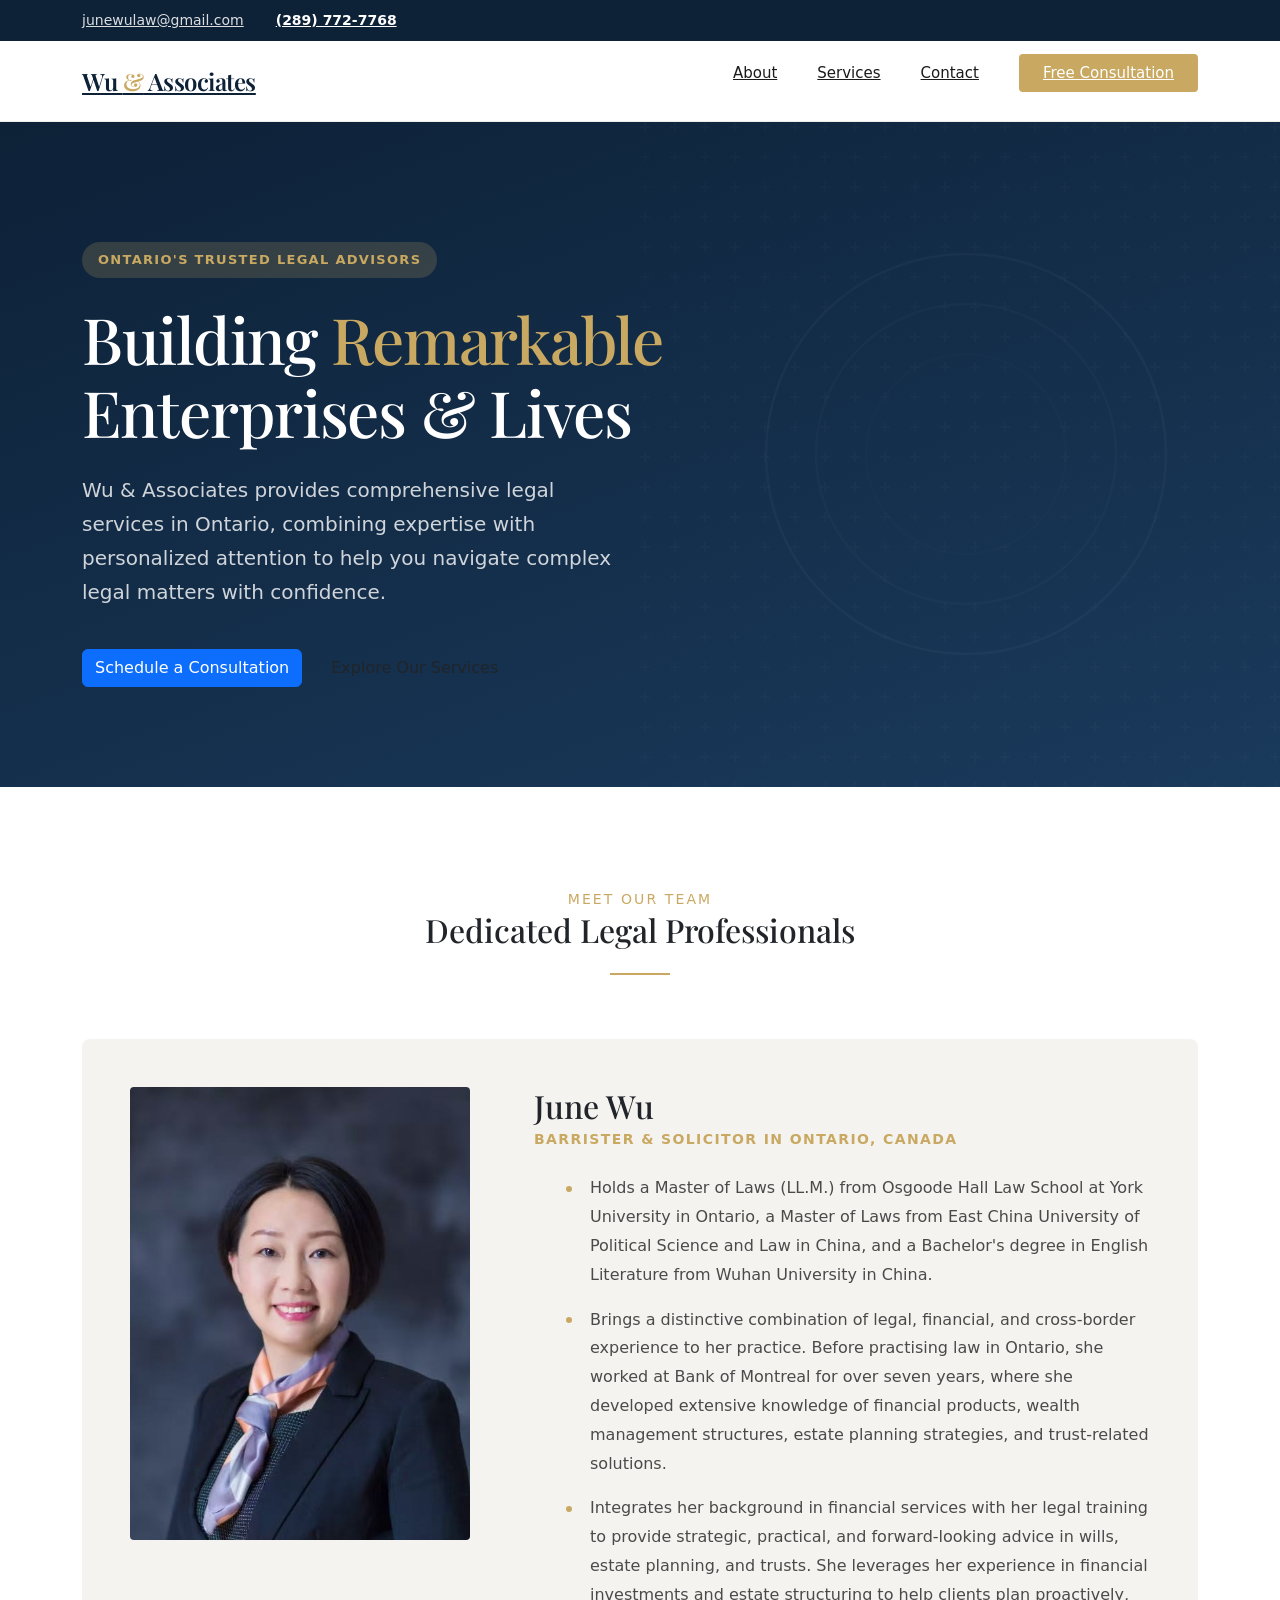
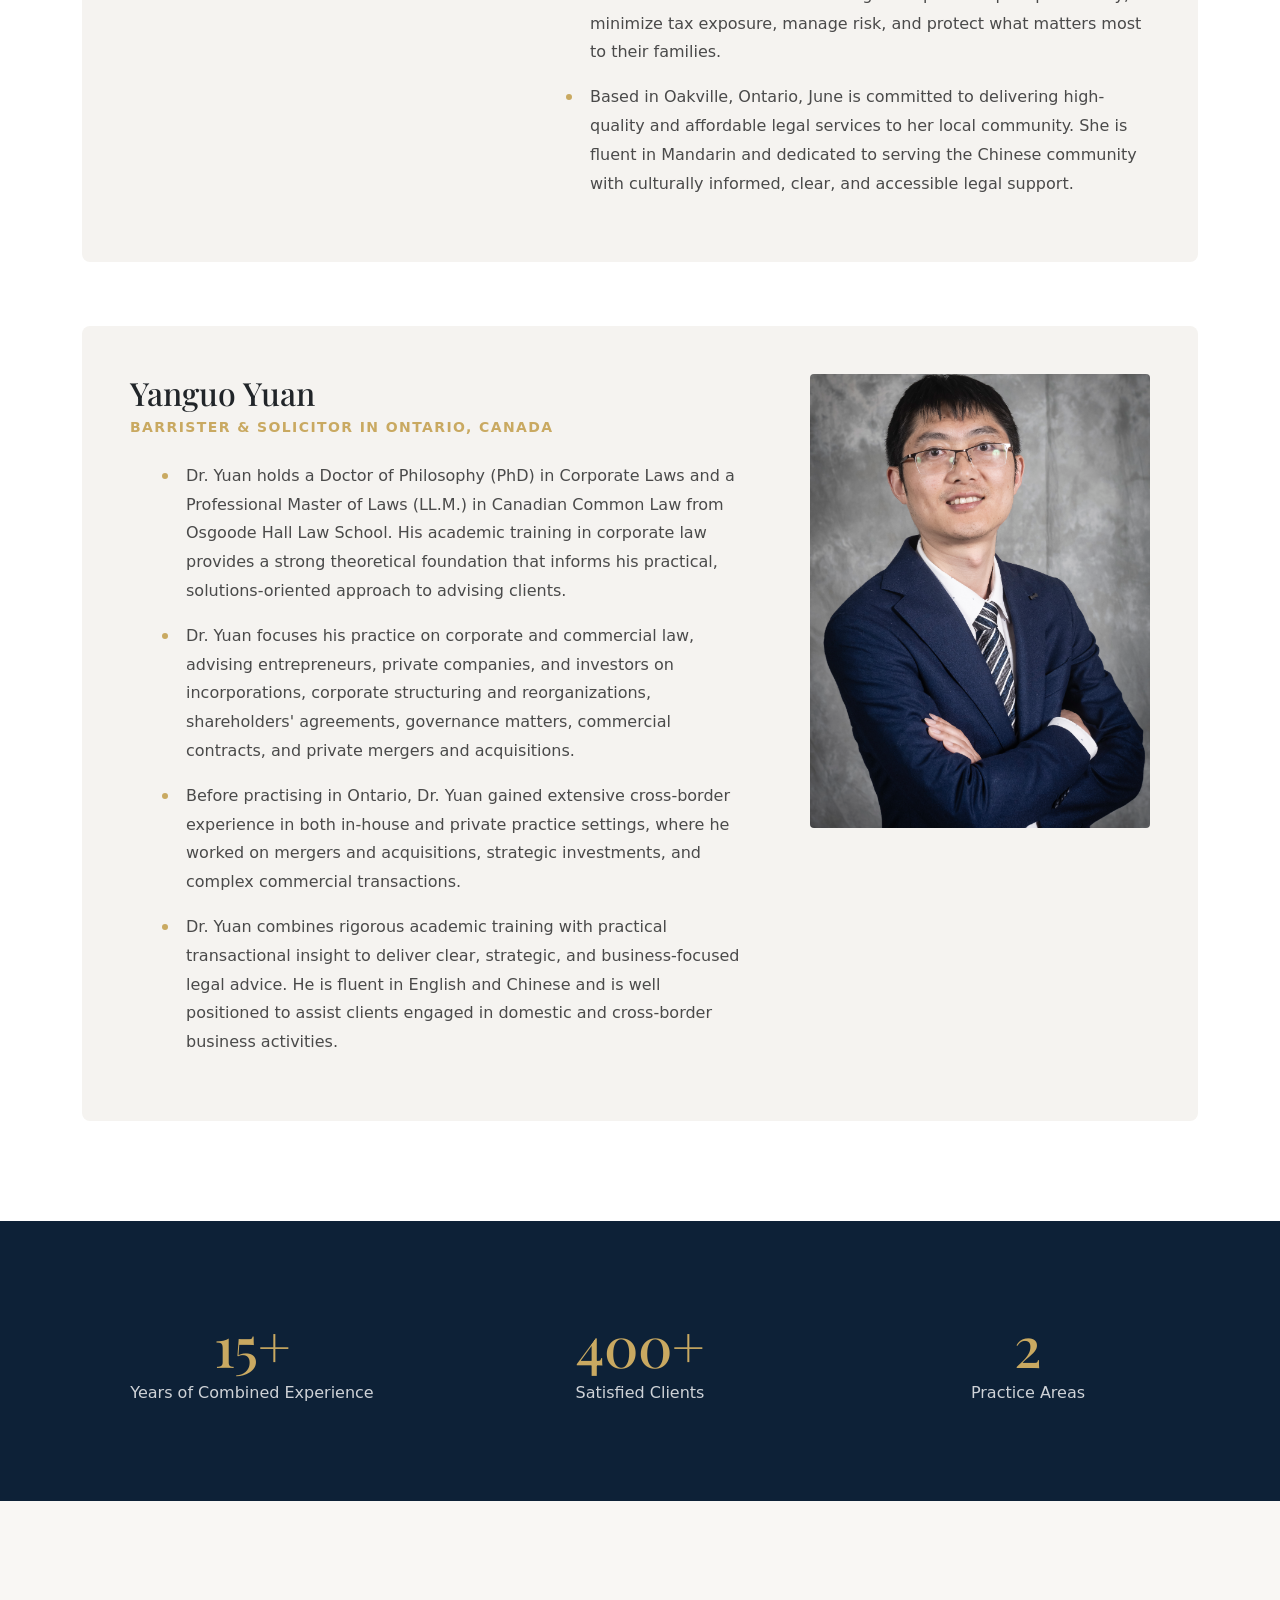
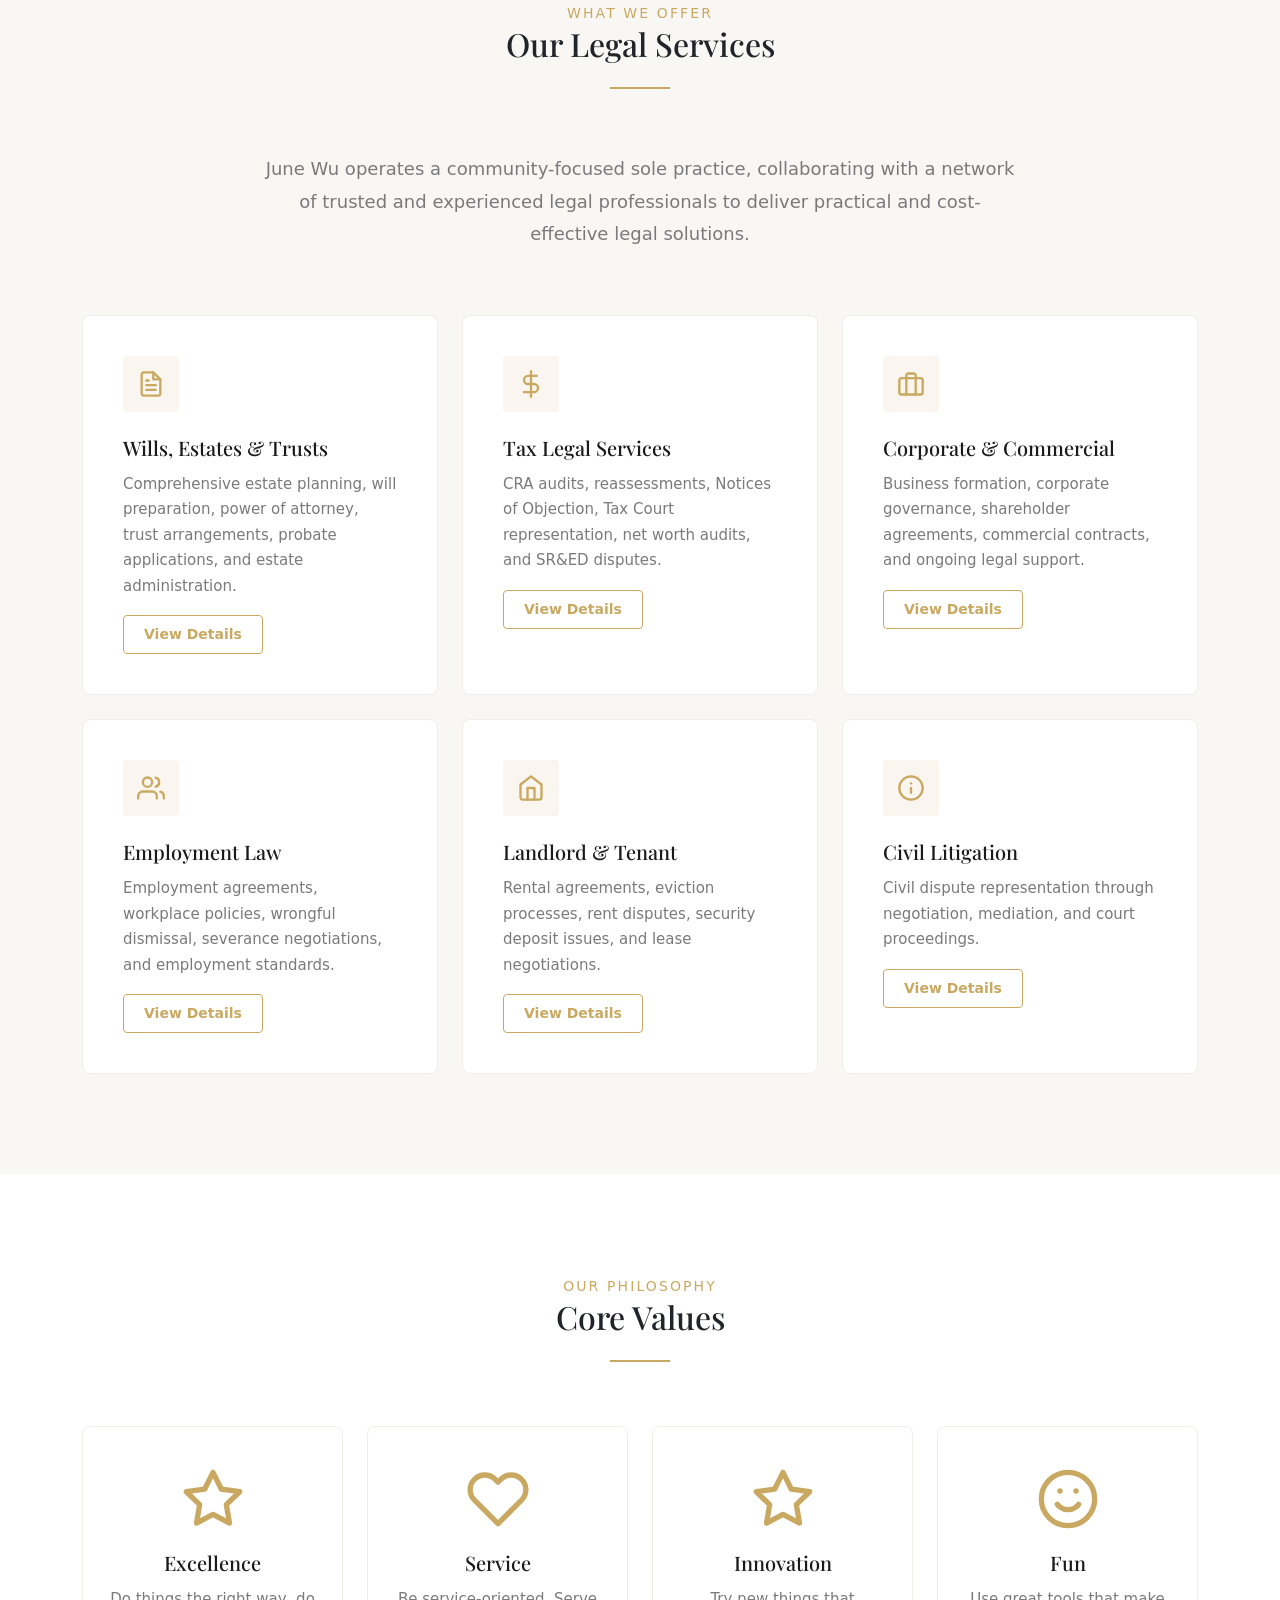
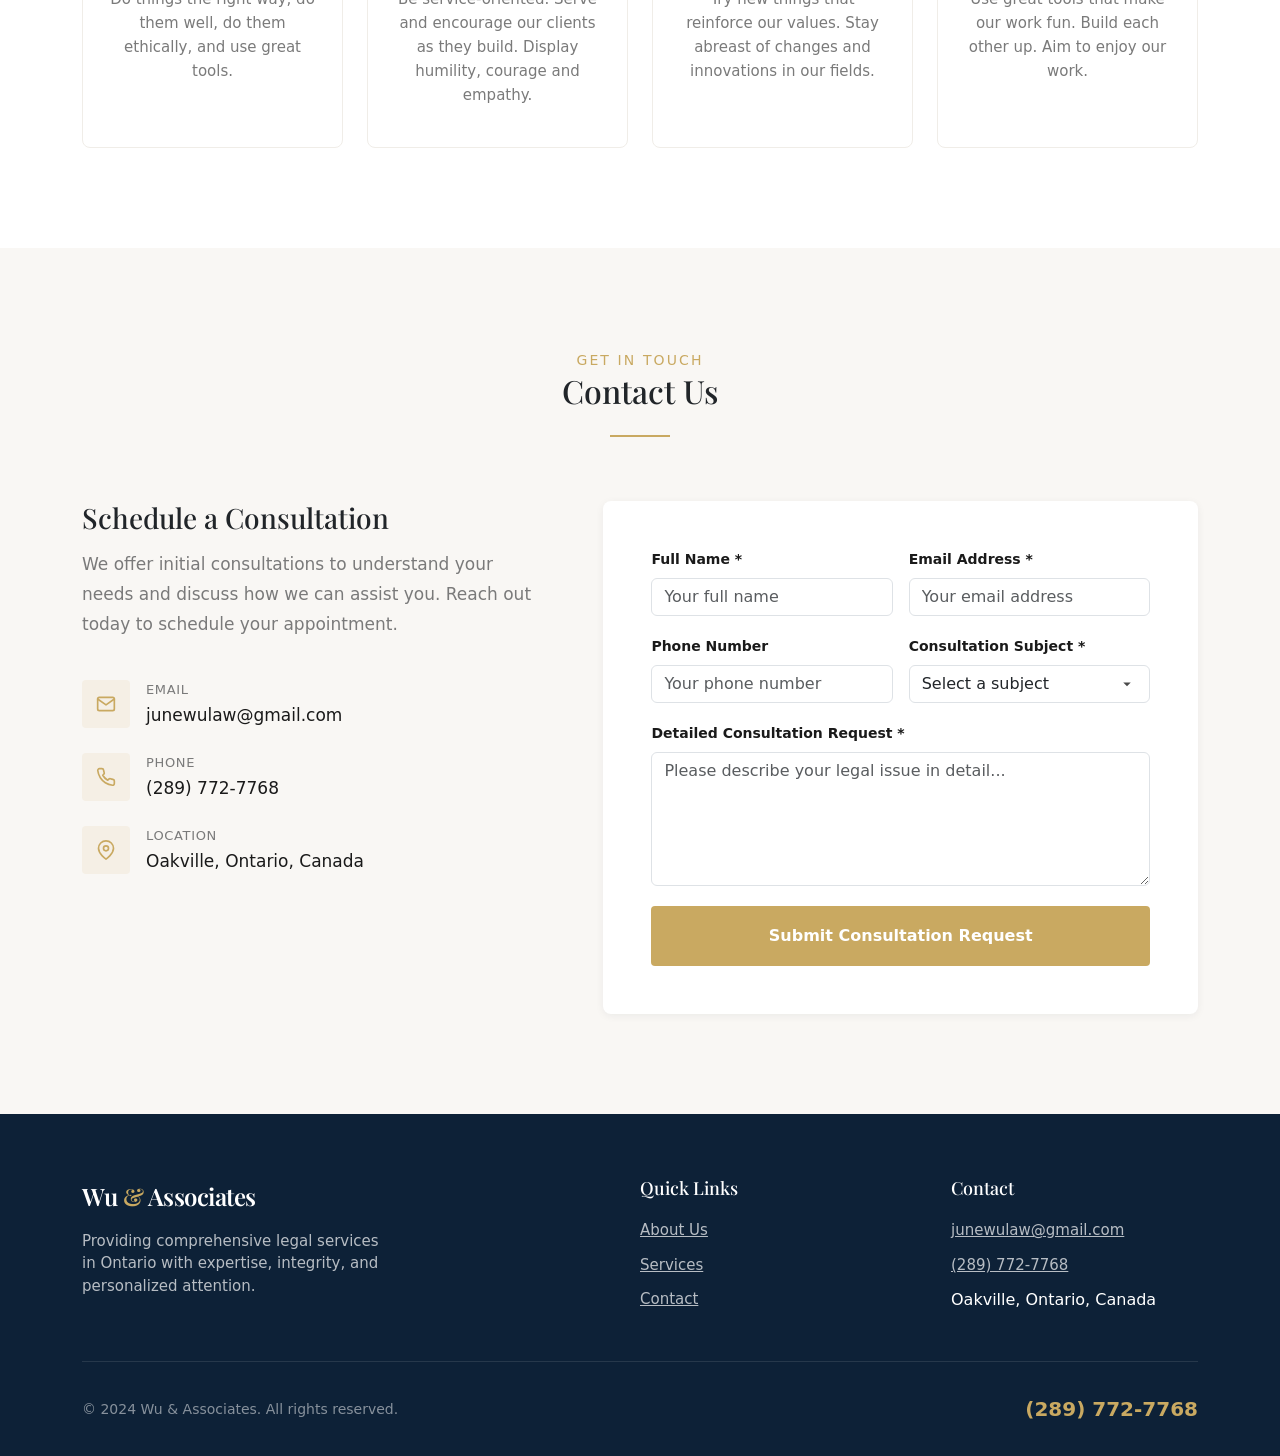
==== commit 7fe87394: "网站版本更新" ====
--- a/templates/index.html
+++ b/templates/index.html
@@ -3,8 +3,8 @@
 <head>
     <meta charset="UTF-8">
     <meta name="viewport" content="width=device-width, initial-scale=1.0">
-    <title>Wu & Yuan Law | Trusted Legal Services in Ontario</title>
-    <meta name="description" content="Wu & Yuan Law provides comprehensive legal services in Ontario, including wills, estates, trusts, tax law, corporate law, and civil litigation.">
+    <title>Wu & Associates | Trusted Legal Services in Ontario</title>
+    <meta name="description" content="Wu & Associates provides comprehensive legal services in Ontario, including wills, estates, trusts, tax law, corporate law, and civil litigation.">
 
     <link rel="preconnect" href="https://fonts.googleapis.com">
     <link rel="preconnect" href="https://fonts.gstatic.com" crossorigin>
@@ -29,7 +29,7 @@
     <!-- Navigation -->
     <nav class="nav" id="mainNav">
         <div class="container">
-            <a href="#" class="logo">Wu <span>&</span> Yuan Law</a>
+            <a href="#" class="logo">Wu <span>&</span> Associates</a>
             <ul class="main-nav">
                 <li><a href="#about">About</a></li>
                 <li><a href="#services">Services</a></li>
@@ -56,7 +56,7 @@
             <div class="hero-content">
                 <span class="hero-badge">Ontario's Trusted Legal Advisors</span>
                 <h1>Building <span class="highlight">Remarkable</span> Enterprises & Lives</h1>
-                <p>Wu & Yuan Law provides comprehensive legal services in Ontario, combining expertise with personalized attention to help you navigate complex legal matters with confidence.</p>
+                <p>Wu & Associates provides comprehensive legal services in Ontario, combining expertise with personalized attention to help you navigate complex legal matters with confidence.</p>
                 <div class="hero-buttons">
                     <a href="#contact" class="btn btn-primary">Schedule a Consultation</a>
                     <a href="#services" class="btn btn-outline">Explore Our Services</a>
@@ -151,7 +151,8 @@
             <p class="services-intro">June Wu operates a community-focused sole practice, collaborating with a network of trusted and experienced legal professionals to deliver practical and cost-effective legal solutions.</p>
 
             <div class="services-grid">
-                <div class="service-card">
+                <!-- Wills, Estates & Trusts -->
+                <div class="service-card" data-service="wills">
                     <div class="service-icon">
                         <svg xmlns="http://www.w3.org/2000/svg" viewBox="0 0 24 24" fill="none" stroke="currentColor" stroke-width="2" stroke-linecap="round" stroke-linejoin="round">
                             <path d="M14 2H6a2 2 0 0 0-2 2v16a2 2 0 0 0 2 2h12a2 2 0 0 0 2-2V8z"></path>
@@ -162,10 +163,12 @@
                         </svg>
                     </div>
                     <h4>Wills, Estates & Trusts</h4>
-                    <p>Comprehensive estate planning including will preparation, power of attorney, trust arrangements, probate applications, and estate administration.</p>
-                </div>
-
-                <div class="service-card">
+                    <p class="service-summary">Comprehensive estate planning, will preparation, power of attorney, trust arrangements, probate applications, and estate administration.</p>
+                    <button class="service-expand-btn">View Details</button>
+                </div>
+
+                <!-- Tax Legal Services -->
+                <div class="service-card" data-service="tax">
                     <div class="service-icon">
                         <svg xmlns="http://www.w3.org/2000/svg" viewBox="0 0 24 24" fill="none" stroke="currentColor" stroke-width="2" stroke-linecap="round" stroke-linejoin="round">
                             <line x1="12" y1="1" x2="12" y2="23"></line>
@@ -173,10 +176,12 @@
                         </svg>
                     </div>
                     <h4>Tax Legal Services</h4>
-                    <p>Expert assistance with CRA audits and reassessments, Notices of Objection, Tax Court representation, net worth audits, and SR&ED disputes.</p>
-                </div>
-
-                <div class="service-card">
+                    <p class="service-summary">CRA audits, reassessments, Notices of Objection, Tax Court representation, net worth audits, and SR&ED disputes.</p>
+                    <button class="service-expand-btn">View Details</button>
+                </div>
+
+                <!-- Corporate & Commercial -->
+                <div class="service-card" data-service="corporate">
                     <div class="service-icon">
                         <svg xmlns="http://www.w3.org/2000/svg" viewBox="0 0 24 24" fill="none" stroke="currentColor" stroke-width="2" stroke-linecap="round" stroke-linejoin="round">
                             <rect x="2" y="7" width="20" height="14" rx="2" ry="2"></rect>
@@ -184,10 +189,12 @@
                         </svg>
                     </div>
                     <h4>Corporate & Commercial</h4>
-                    <p>Incorporation, corporate governance, shareholder agreements, commercial contracts, and ongoing legal support for small and medium enterprises.</p>
-                </div>
-
-                <div class="service-card">
+                    <p class="service-summary">Business formation, corporate governance, shareholder agreements, commercial contracts, and ongoing legal support.</p>
+                    <button class="service-expand-btn">View Details</button>
+                </div>
+
+                <!-- Employment Law -->
+                <div class="service-card" data-service="employment">
                     <div class="service-icon">
                         <svg xmlns="http://www.w3.org/2000/svg" viewBox="0 0 24 24" fill="none" stroke="currentColor" stroke-width="2" stroke-linecap="round" stroke-linejoin="round">
                             <path d="M17 21v-2a4 4 0 0 0-4-4H5a4 4 0 0 0-4 4v2"></path>
@@ -197,10 +204,12 @@
                         </svg>
                     </div>
                     <h4>Employment Law</h4>
-                    <p>Legal support for employment agreements, workplace policies, wrongful dismissal, severance negotiations, and employment standards compliance.</p>
-                </div>
-
-                <div class="service-card">
+                    <p class="service-summary">Employment agreements, workplace policies, wrongful dismissal, severance negotiations, and employment standards.</p>
+                    <button class="service-expand-btn">View Details</button>
+                </div>
+
+                <!-- Landlord & Tenant -->
+                <div class="service-card" data-service="landlord">
                     <div class="service-icon">
                         <svg xmlns="http://www.w3.org/2000/svg" viewBox="0 0 24 24" fill="none" stroke="currentColor" stroke-width="2" stroke-linecap="round" stroke-linejoin="round">
                             <path d="M3 9l9-7 9 7v11a2 2 0 0 1-2 2H5a2 2 0 0 1-2-2z"></path>
@@ -208,10 +217,12 @@
                         </svg>
                     </div>
                     <h4>Landlord & Tenant</h4>
-                    <p>Assistance with rental agreements, eviction processes, rent disputes, security deposit issues, lease negotiations, and conflict resolution.</p>
-                </div>
-
-                <div class="service-card">
+                    <p class="service-summary">Rental agreements, eviction processes, rent disputes, security deposit issues, and lease negotiations.</p>
+                    <button class="service-expand-btn">View Details</button>
+                </div>
+
+                <!-- Civil Litigation -->
+                <div class="service-card" data-service="litigation">
                     <div class="service-icon">
                         <svg xmlns="http://www.w3.org/2000/svg" viewBox="0 0 24 24" fill="none" stroke="currentColor" stroke-width="2" stroke-linecap="round" stroke-linejoin="round">
                             <circle cx="12" cy="12" r="10"></circle>
@@ -220,7 +231,19 @@
                         </svg>
                     </div>
                     <h4>Civil Litigation</h4>
-                    <p>Skilled representation in civil disputes, including negotiation, mediation, and court proceedings with practical strategies that protect your interests.</p>
+                    <p class="service-summary">Civil dispute representation through negotiation, mediation, and court proceedings.</p>
+                    <button class="service-expand-btn">View Details</button>
+                </div>
+            </div>
+
+            <!-- Service Detail Panel -->
+            <div class="service-detail-panel" id="serviceDetailPanel">
+                <div class="service-detail-header">
+                    <h3 id="serviceDetailTitle"></h3>
+                    <button class="service-detail-close" id="serviceDetailClose">&times;</button>
+                </div>
+                <div class="service-detail-body">
+                    <div class="service-detail-content" id="serviceDetailContent"></div>
                 </div>
             </div>
         </div>
@@ -386,7 +409,7 @@
         <div class="container">
             <div class="footer-grid">
                 <div class="footer-brand">
-                    <div class="logo">Wu <span>&</span> Yuan Law</div>
+                    <div class="logo">Wu <span>&</span> Associates</div>
                     <p>Providing comprehensive legal services in Ontario with expertise, integrity, and personalized attention.</p>
                 </div>
                 <div>
@@ -407,7 +430,7 @@
                 </div>
             </div>
             <div class="footer-bottom">
-                <div class="footer-copy">© 2024 Wu & Yuan Law. All rights reserved.</div>
+                <div class="footer-copy">© 2024 Wu & Associates. All rights reserved.</div>
                 <div class="footer-phone">(289) 772-7768</div>
             </div>
         </div>
@@ -438,6 +461,86 @@
                 nav.classList.remove('scrolled');
             }
         });
+
+        // Service Detail Panel
+        const serviceData = {
+            wills: {
+                title: 'Wills, Estates & Trusts',
+                content: `<p>We provide comprehensive legal services in wills, estates, and trusts, assisting individuals and families at every stage of the planning and administration process. Our services include the preparation of wills and powers of attorney, the creation of trust arrangements, probate applications, estate administration, and estate-related dispute resolution.</p>
+                <p>We work closely with our clients to develop tailored estate plans that reflect their personal, financial, and family circumstances. Where appropriate, we also coordinate with professional trust companies and other advisors to ensure effective and seamless administration.</p>
+                <p>Our approach is practical, detail-oriented, and client-focused. We are committed to delivering clear legal advice and thoughtful planning strategies, enabling our clients to make informed decisions with confidence and peace of mind.</p>`
+            },
+            tax: {
+                title: 'Tax Legal Services',
+                content: `<p>We provide practical and cost-effective legal services in tax matters, assisting individuals, businesses, and professionals in navigating their obligations and resolving disputes with the Canada Revenue Agency.</p>
+                <p>Our services include advising on and responding to audits and reassessments, preparing and filing Notices of Objection, and representing clients in tax disputes, including matters before the Tax Court of Canada. We have experience assisting clients with net worth audits, SR&ED-related disputes, and tax residency issues, as well as other tax compliance and advisory matters.</p>
+                <p>We understand that tax disputes can be complex and stressful. Our approach is practical, responsive, and solutions-oriented. We work closely with our clients to assess their situation, develop effective strategies, and communicate clearly with the CRA at each stage of the process.</p>`
+            },
+            corporate: {
+                title: 'Corporate & Commercial',
+                content: `<p>We provide practical and cost-effective legal services to small and medium-sized businesses, start-ups, and community organizations. Our goal is to support clients with clear, reliable legal advice that aligns with their operational and growth needs.</p>
+                <p>Our services include business formation and structuring, corporate governance, shareholder and partnership agreements, commercial contracts, and ongoing legal support for day-to-day business matters.</p>
+                <p>We understand the challenges faced by growing businesses. Our approach is professional, responsive, and solutions-oriented, with a focus on delivering practical guidance at reasonable cost.</p>`
+            },
+            employment: {
+                title: 'Employment Law',
+                content: `<p>We provide practical and affordable legal services in employment law, assisting both employees and small businesses with a wide range of workplace matters. Our goal is to deliver clear, timely advice that helps clients understand their rights and obligations.</p>
+                <p>Our services include reviewing and drafting employment agreements, advising on workplace policies, and assisting with terminations, severance, and wrongful dismissal matters. We also support clients in resolving workplace disputes, including issues related to compensation, performance, and employment standards.</p>
+                <p>We understand that employment issues can be sensitive and time-sensitive. Our approach is responsive, solutions-oriented, and focused on achieving efficient and practical outcomes.</p>`
+            },
+            landlord: {
+                title: 'Landlord & Tenant',
+                content: `<p>Our services include reviewing and drafting rental agreements, advising on rental policies, and assisting with evictions, rent disputes, and other tenant-related matters. We also support clients in resolving landlord-tenant disputes, including issues related to security deposits, maintenance, and lease violations.</p>
+                <p>We understand that landlord-tenant issues can be sensitive and time-sensitive. Our approach is responsive, solutions-oriented, and focused on achieving efficient and practical outcomes. We aim to provide professional legal support that is accessible and cost-effective.</p>`
+            },
+            litigation: {
+                title: 'Civil Litigation',
+                content: `<p>We provide civil litigation services in Ontario, representing individuals and businesses in resolving disputes efficiently and effectively. Whether through negotiation, mediation, or court proceedings, we focus on practical strategies that protect our clients' interests while managing cost and risk at every stage.</p>`
+            }
+        };
+
+        const detailPanel = document.getElementById('serviceDetailPanel');
+        const detailTitle = document.getElementById('serviceDetailTitle');
+        const detailContent = document.getElementById('serviceDetailContent');
+        const detailClose = document.getElementById('serviceDetailClose');
+
+        // Create overlay
+        const overlay = document.createElement('div');
+        overlay.className = 'service-detail-overlay';
+        document.body.appendChild(overlay);
+
+        // Add click handlers to service cards
+        document.querySelectorAll('.service-card').forEach(function(card) {
+            card.querySelector('.service-expand-btn').addEventListener('click', function() {
+                const serviceKey = card.getAttribute('data-service');
+                const data = serviceData[serviceKey];
+
+                if (data) {
+                    detailTitle.textContent = data.title;
+                    detailContent.innerHTML = data.content;
+                    detailPanel.classList.add('active');
+                    overlay.classList.add('active');
+                    document.body.style.overflow = 'hidden';
+                }
+            });
+        });
+
+        // Close panel
+        function closePanel() {
+            detailPanel.classList.remove('active');
+            overlay.classList.remove('active');
+            document.body.style.overflow = '';
+        }
+
+        detailClose.addEventListener('click', closePanel);
+        overlay.addEventListener('click', closePanel);
+
+        // Close on Escape key
+        document.addEventListener('keydown', function(e) {
+            if (e.key === 'Escape') {
+                closePanel();
+            }
+        });
     </script>
 </body>
 </html>
--- a/static/css/style.css
+++ b/static/css/style.css
@@ -1,5 +1,5 @@
 /* ============================================
-   Wu & Yuan Law - Professional Design System
+   Wu & Associates - Professional Design System
    ============================================ */
 
 /* ---------- CSS Variables ---------- */
@@ -619,6 +619,145 @@
     margin-bottom: 0;
 }
 
+.service-summary {
+    font-size: 0.9375rem;
+    color: var(--text-muted);
+    line-height: 1.7;
+    margin-bottom: 0;
+}
+
+.service-expand-btn {
+    display: inline-block;
+    margin-top: 1rem;
+    padding: 0.5rem 1.25rem;
+    background: transparent;
+    color: var(--accent);
+    border: 1px solid var(--accent);
+    border-radius: var(--border-radius);
+    font-size: 0.875rem;
+    font-weight: 600;
+    cursor: pointer;
+    transition: all var(--transition-fast);
+}
+
+.service-expand-btn:hover {
+    background: var(--accent);
+    color: var(--white);
+}
+
+/* Service Detail Panel */
+.service-detail-panel {
+    display: none;
+    position: fixed;
+    top: 50%;
+    left: 50%;
+    transform: translate(-50%, -50%);
+    width: 90%;
+    max-width: 700px;
+    max-height: 85vh;
+    background: var(--white);
+    border-radius: var(--border-radius-lg);
+    box-shadow: 0 25px 80px rgba(13, 33, 55, 0.25);
+    z-index: 2000;
+    overflow: hidden;
+}
+
+.service-detail-panel.active {
+    display: block;
+    animation: fadeIn 0.3s ease;
+}
+
+@keyframes fadeIn {
+    from { opacity: 0; transform: translate(-50%, -50%) scale(0.95); }
+    to { opacity: 1; transform: translate(-50%, -50%) scale(1); }
+}
+
+.service-detail-overlay {
+    display: none;
+    position: fixed;
+    top: 0;
+    left: 0;
+    right: 0;
+    bottom: 0;
+    background: rgba(13, 33, 55, 0.5);
+    z-index: 1999;
+}
+
+.service-detail-overlay.active {
+    display: block;
+}
+
+.service-detail-header {
+    display: flex;
+    align-items: center;
+    justify-content: space-between;
+    padding: 1.5rem 2rem;
+    background: var(--primary);
+    color: var(--white);
+}
+
+.service-detail-header h3 {
+    color: var(--white);
+    font-size: 1.5rem;
+    margin: 0;
+}
+
+.service-detail-close {
+    width: 36px;
+    height: 36px;
+    background: rgba(255, 255, 255, 0.1);
+    border: none;
+    border-radius: 50%;
+    color: var(--white);
+    font-size: 1.5rem;
+    line-height: 1;
+    cursor: pointer;
+    transition: background var(--transition-fast);
+}
+
+.service-detail-close:hover {
+    background: rgba(255, 255, 255, 0.2);
+}
+
+.service-detail-body {
+    padding: 2rem;
+    overflow-y: auto;
+    max-height: calc(85vh - 80px);
+}
+
+.service-detail-body h3 {
+    font-family: var(--font-heading);
+    font-size: 1.5rem;
+    font-weight: 500;
+    color: var(--text-primary);
+    margin-bottom: 1.25rem;
+    text-align: left;
+}
+
+.service-detail-body p {
+    font-size: 1rem;
+    color: var(--text-secondary);
+    line-height: 1.8;
+    margin-bottom: 1.25rem;
+    text-align: left;
+}
+
+.service-detail-body p:last-child {
+    margin-bottom: 0;
+}
+
+.service-detail-content p {
+    font-size: 1rem;
+    color: var(--text-secondary);
+    line-height: 1.8;
+    margin-bottom: 1.25rem;
+    text-align: left;
+}
+
+.service-detail-content p:last-child {
+    margin-bottom: 0;
+}
+
 /* ---------- Values ---------- */
 .values-section {
     background: var(--white);
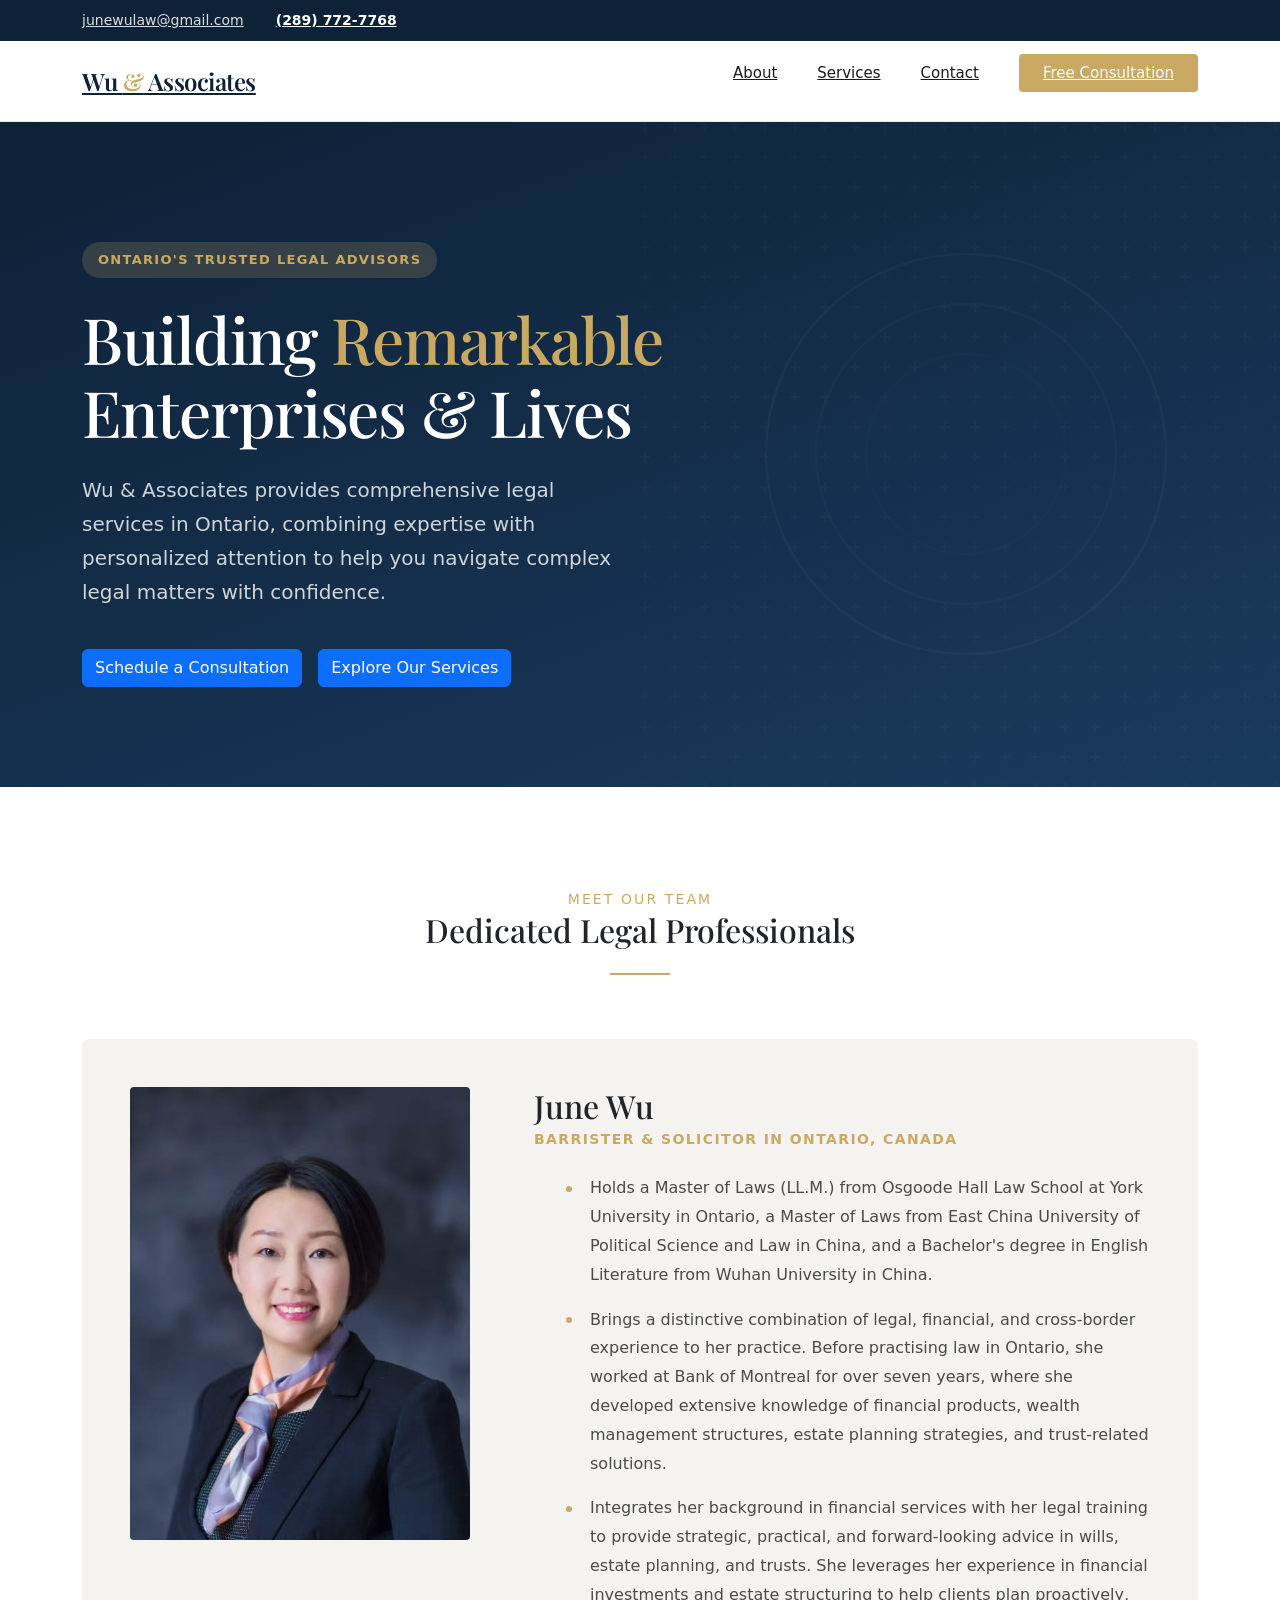
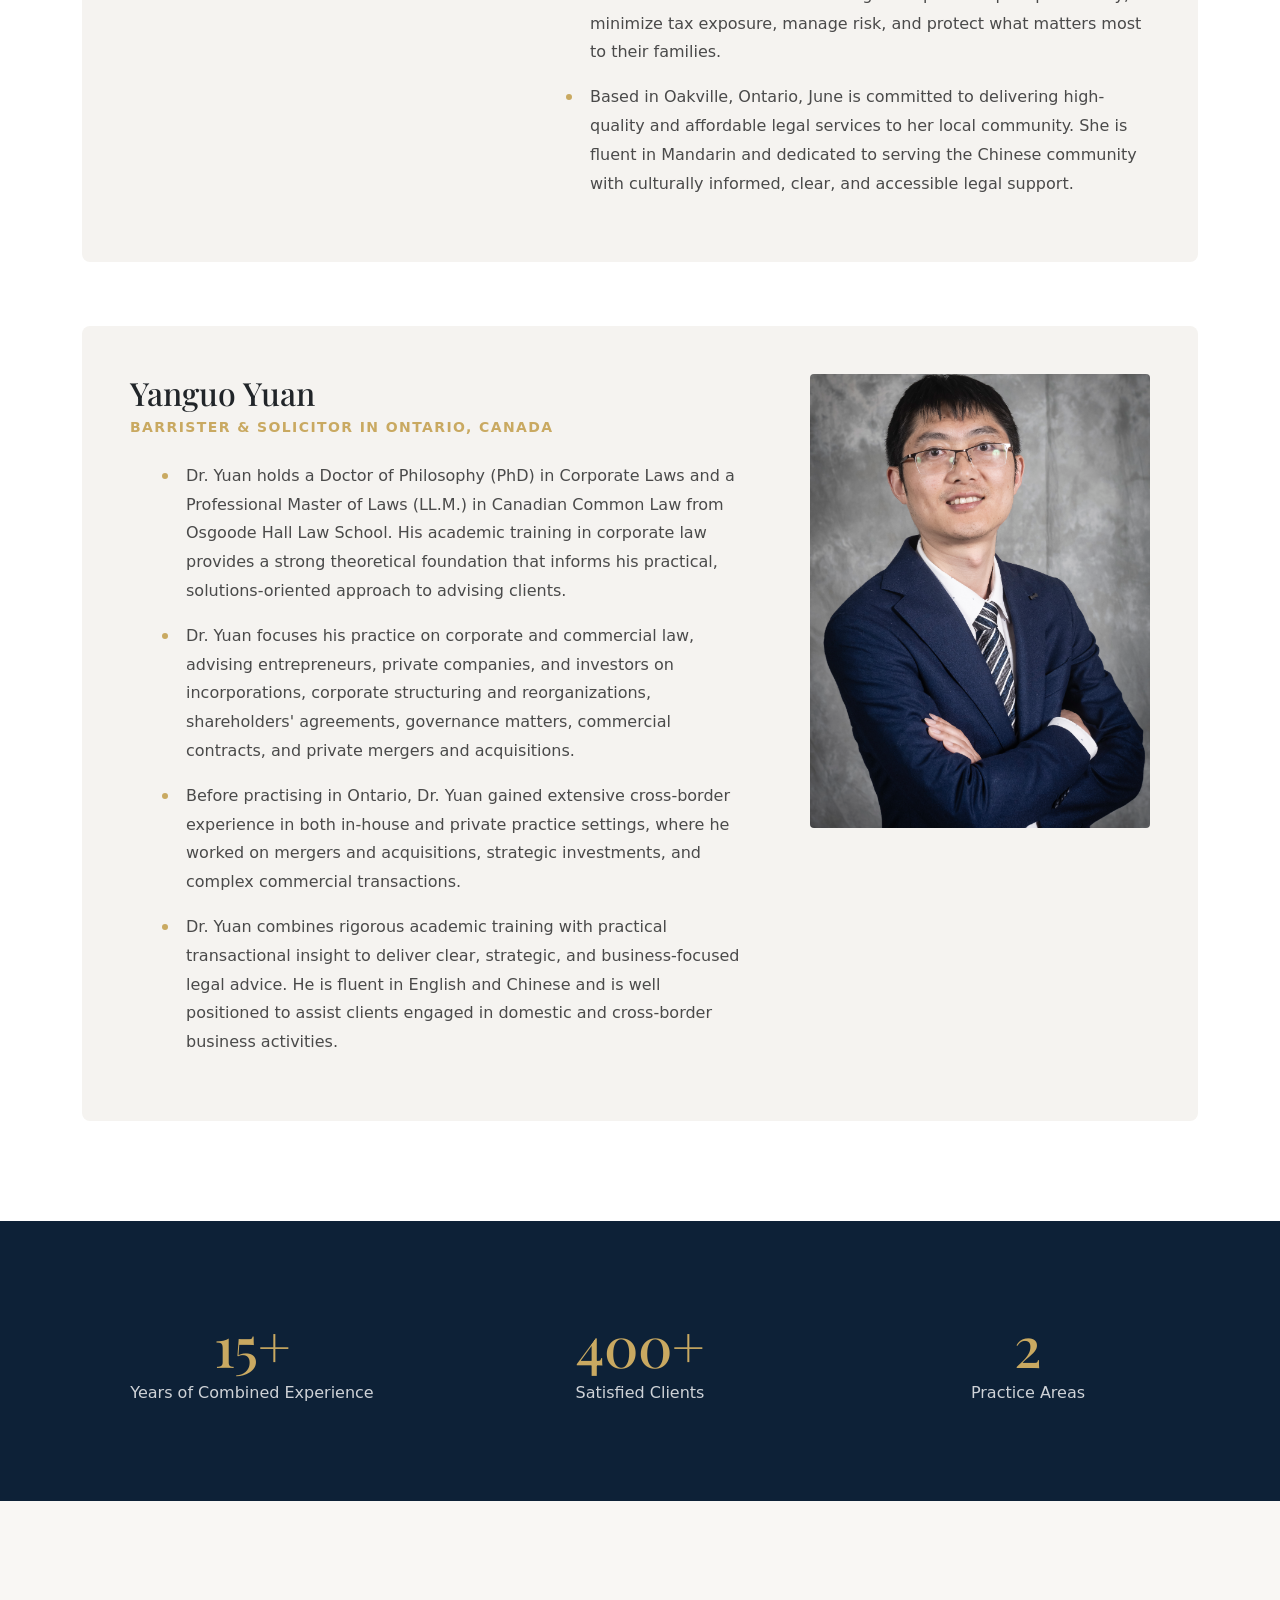
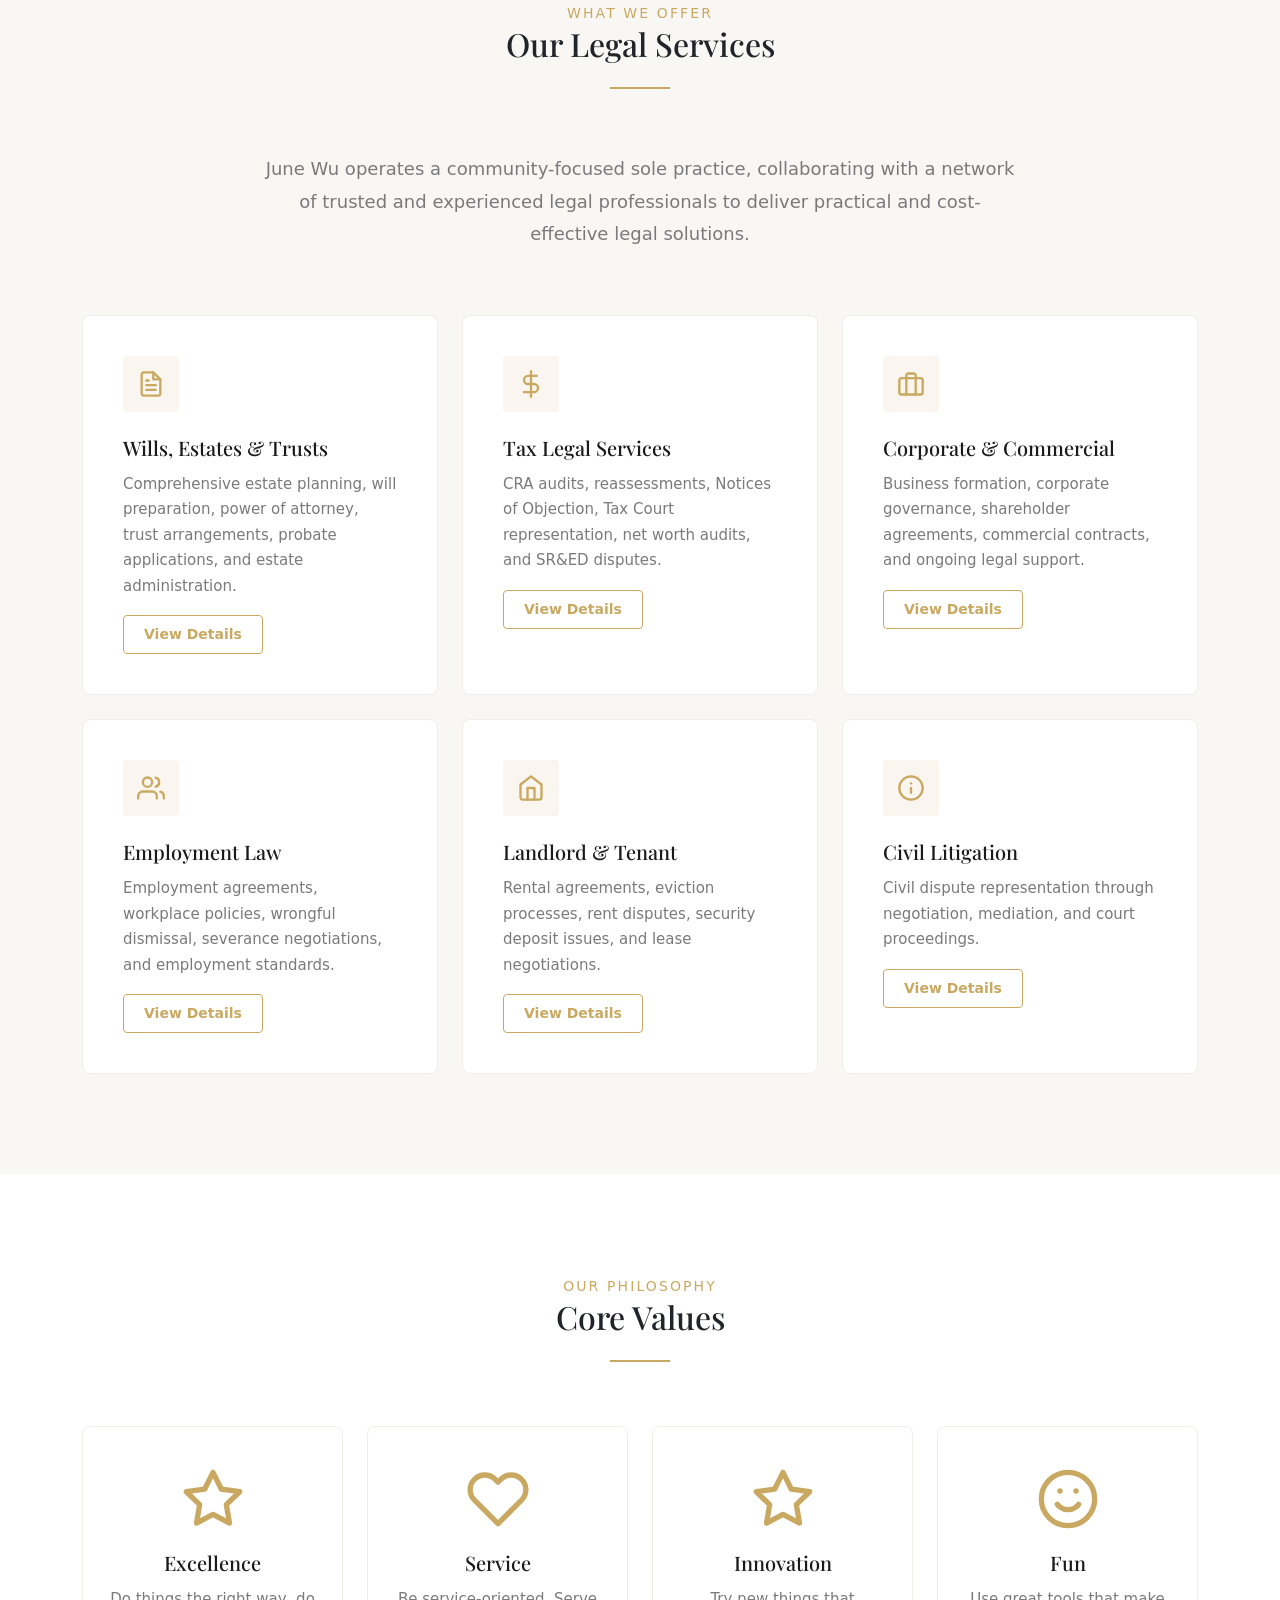
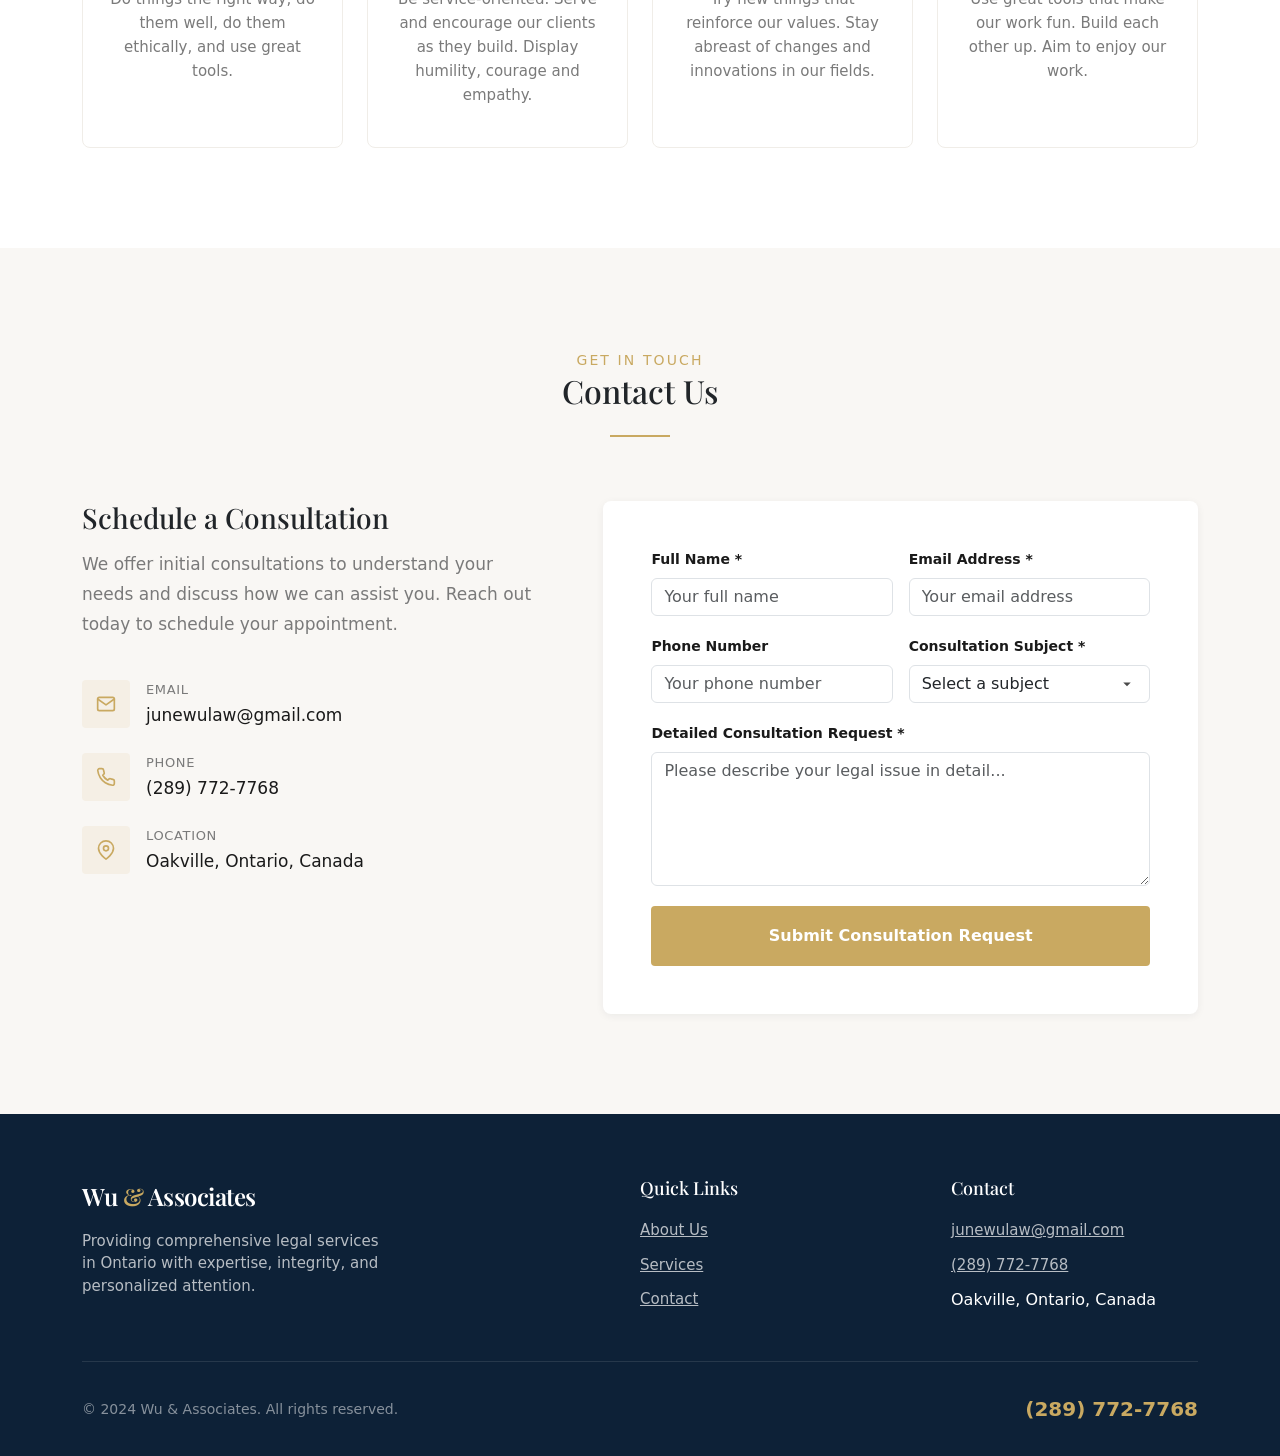
==== commit d19f55f7: "部分修改" ====
--- a/templates/index.html
+++ b/templates/index.html
@@ -59,7 +59,7 @@
                 <p>Wu & Associates provides comprehensive legal services in Ontario, combining expertise with personalized attention to help you navigate complex legal matters with confidence.</p>
                 <div class="hero-buttons">
                     <a href="#contact" class="btn btn-primary">Schedule a Consultation</a>
-                    <a href="#services" class="btn btn-outline">Explore Our Services</a>
+                    <a href="#services" class="btn btn-primary">Explore Our Services</a>
                 </div>
             </div>
         </div>
@@ -381,12 +381,13 @@
                             <div class="form-group">
                                 <label class="form-label" for="subject">Consultation Subject *</label>
                                 <select class="form-control" id="subject" name="subject" required>
-                                    <option value="">Select a subject</option>
-                                    <option value="Estate">Estate Law</option>
-                                    <option value="Tax">Tax Law</option>
-                                    <option value="Trust">Trust Law</option>
-                                    <option value="Corporate">Corporate Law</option>
-                                    <option value="Employment">Employment Law</option>
+                                    <option value="" disabled selected>Select a subject</option>
+                                    <option value="Wills, Estates & Trusts">Wills, Estates & Trusts</option>
+                                    <option value="Tax Legal Services">Tax Legal Services</option>
+                                    <option value="Corporate & Commercial">Corporate & Commercial</option>
+                                    <option value="Employment Law">Employment Law</option>
+                                    <option value="Landlord & Tenant">Landlord & Tenant</option>
+                                    <option value="Civil Litigation">Civil Litigation</option>
                                     <option value="Other">Other</option>
                                 </select>
                             </div>
--- a/static/css/style.css
+++ b/static/css/style.css
@@ -393,13 +393,13 @@
 .btn-outline {
     background: transparent;
     color: var(--white);
-    border: 1px solid rgba(255, 255, 255, 0.3);
+    border: 1px solid rgba(255, 255, 255, 0.6);
 }
 
 .btn-outline:hover {
-    background: rgba(255, 255, 255, 0.1);
-    color: var(--white);
-    border-color: rgba(255, 255, 255, 0.5);
+    background: rgba(255, 255, 255, 0.15);
+    color: var(--white);
+    border-color: rgba(255, 255, 255, 0.9);
 }
 
 .hero-decoration {
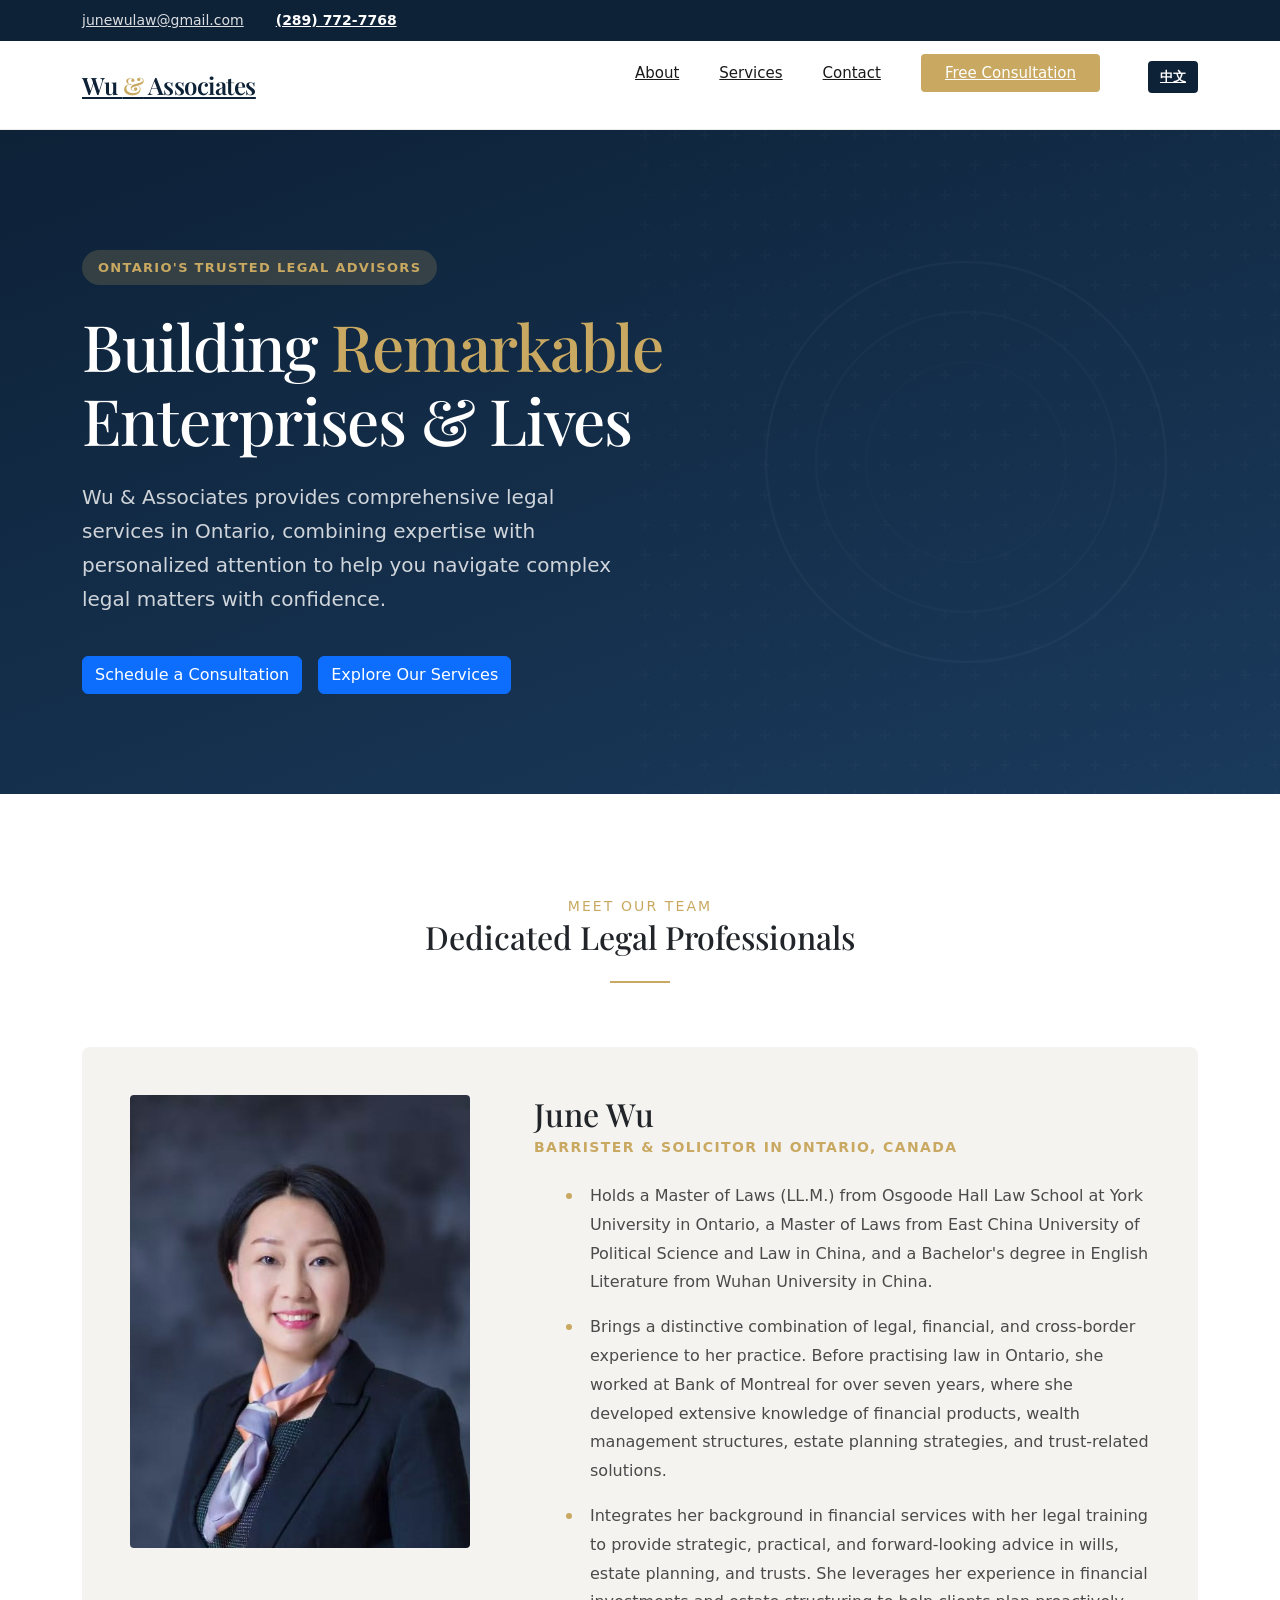
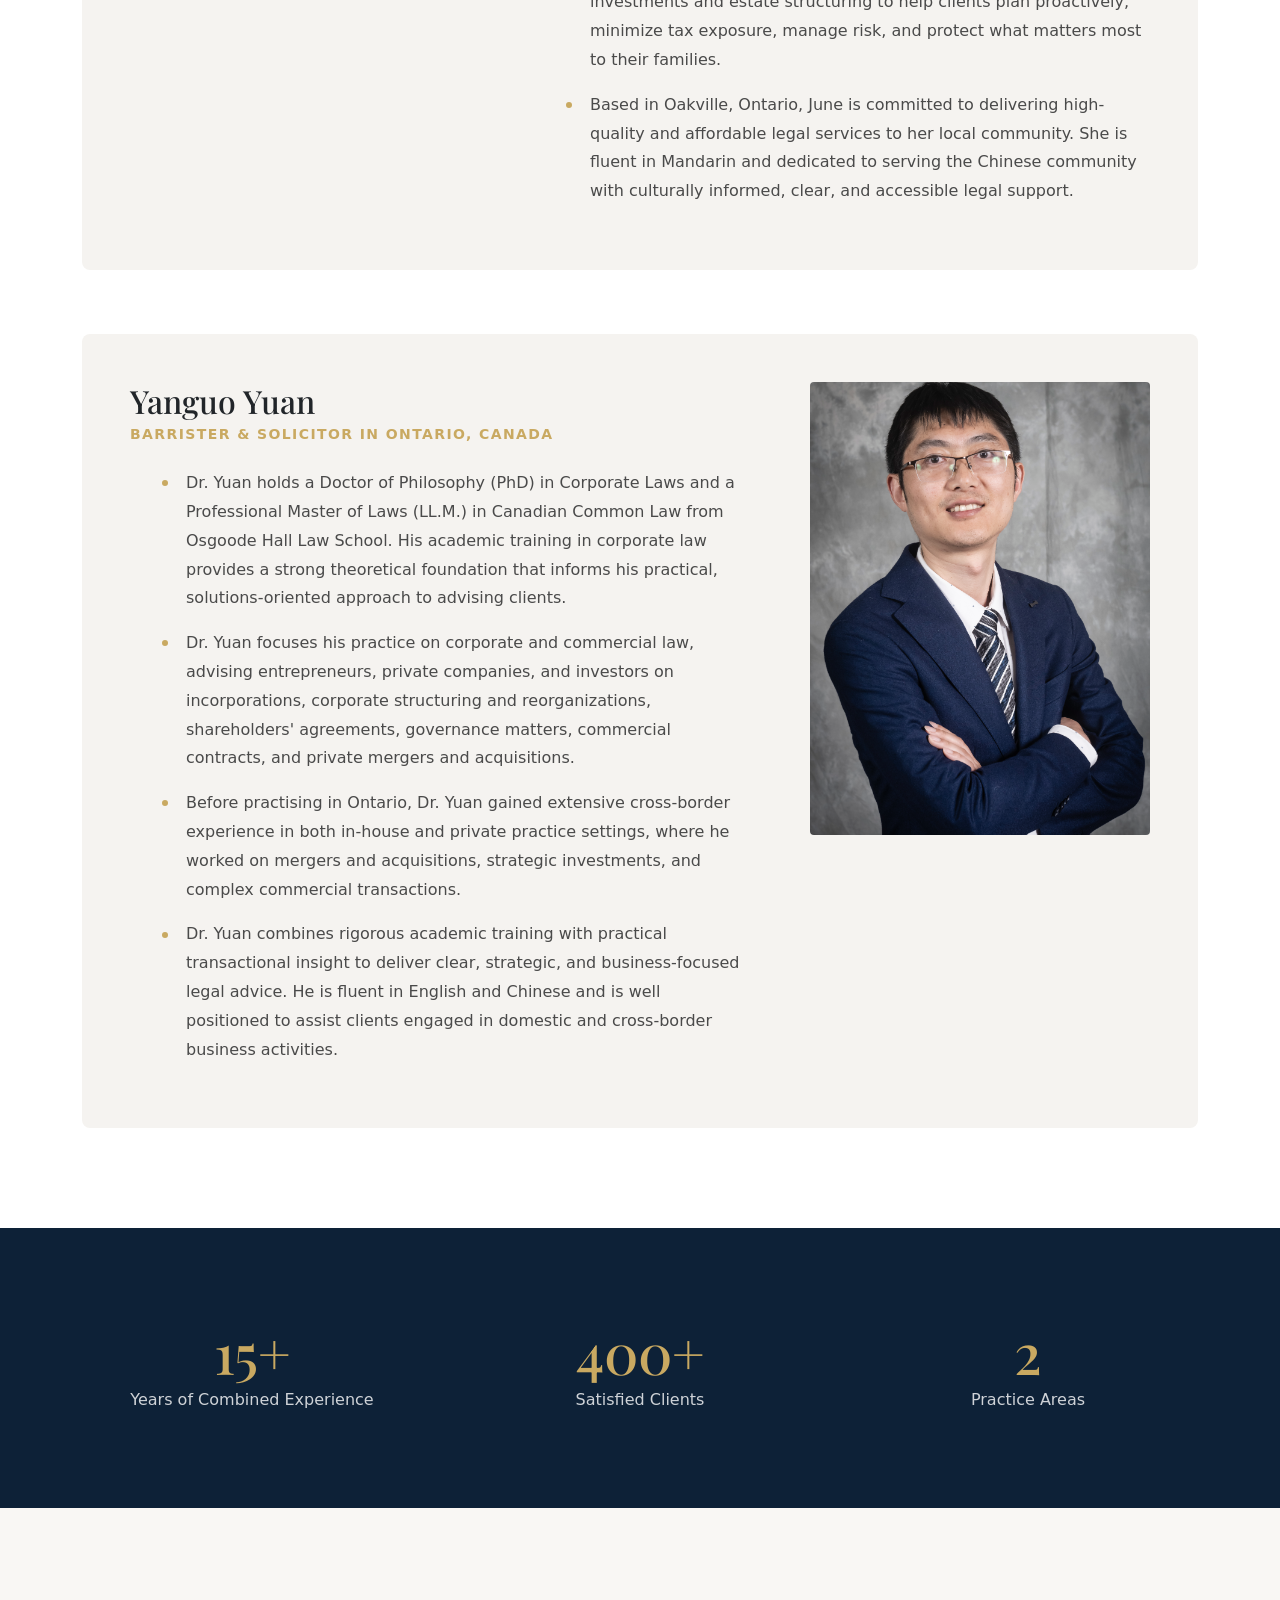
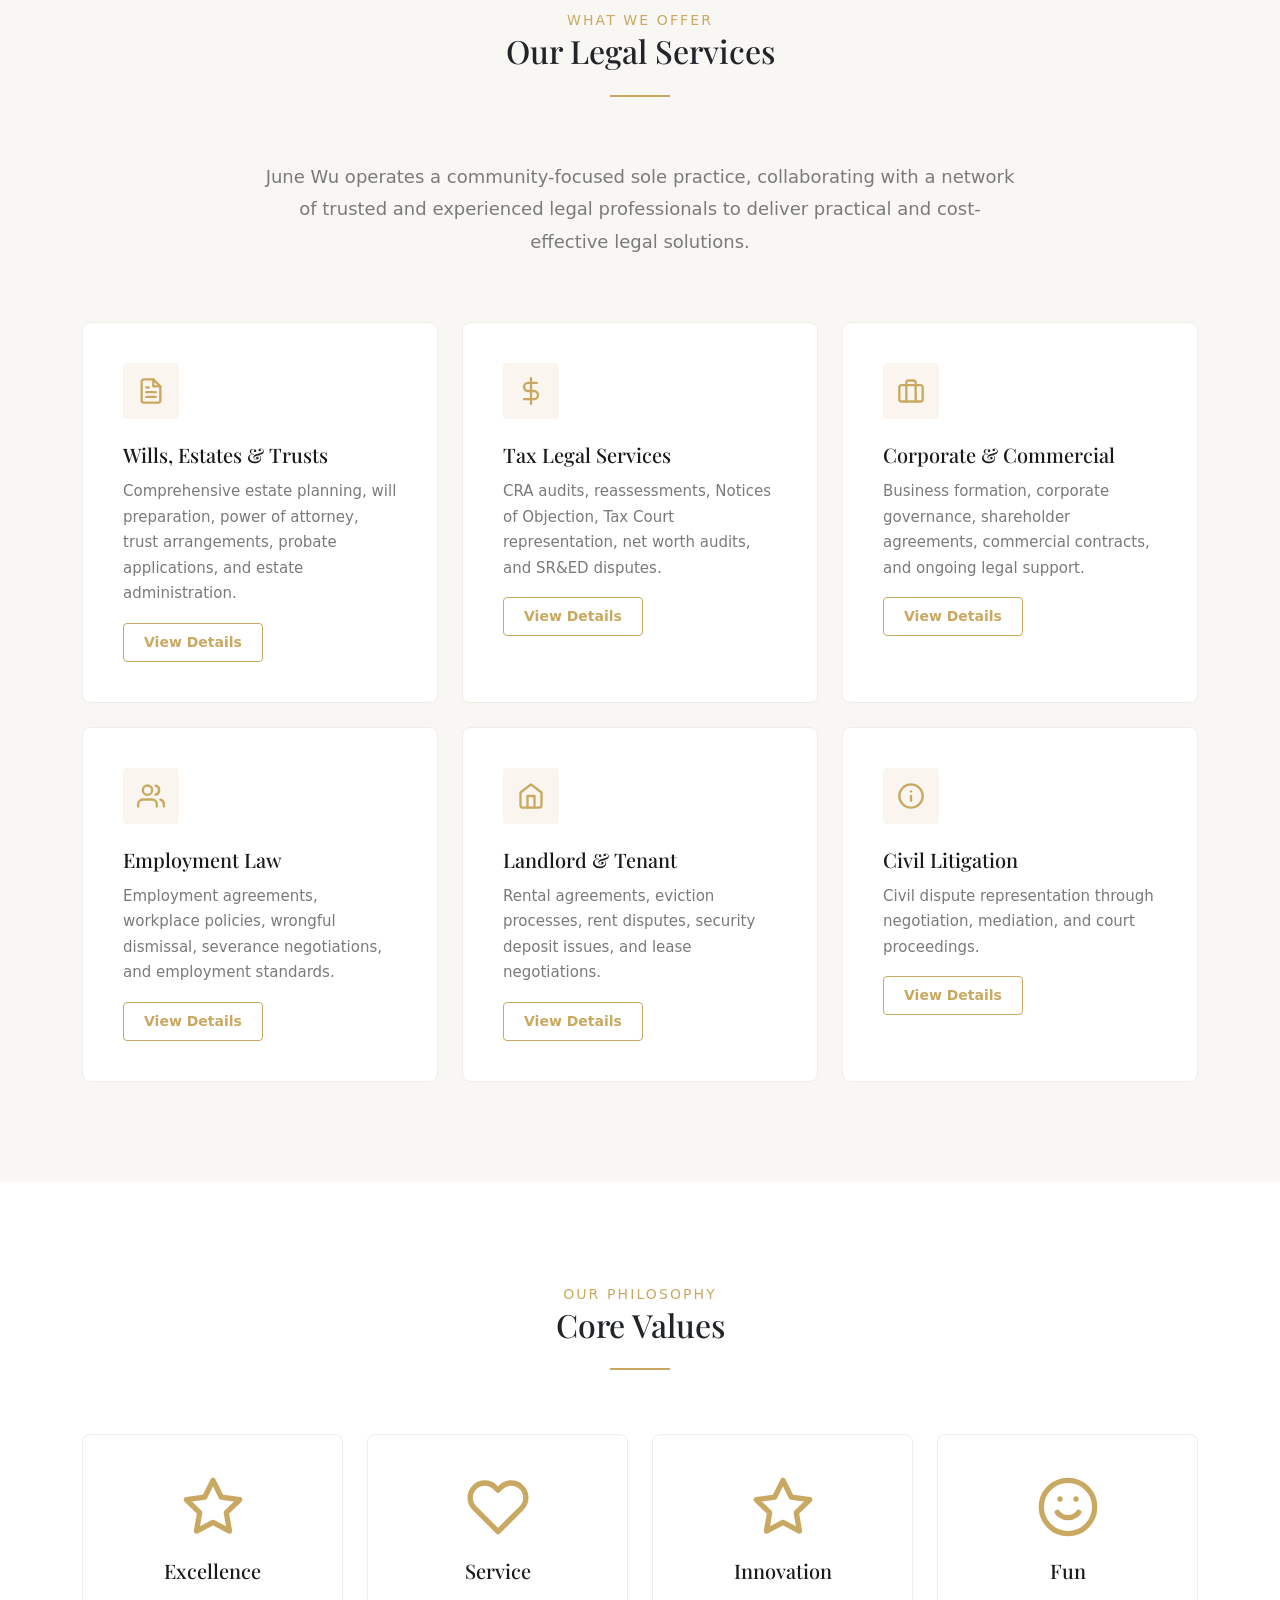
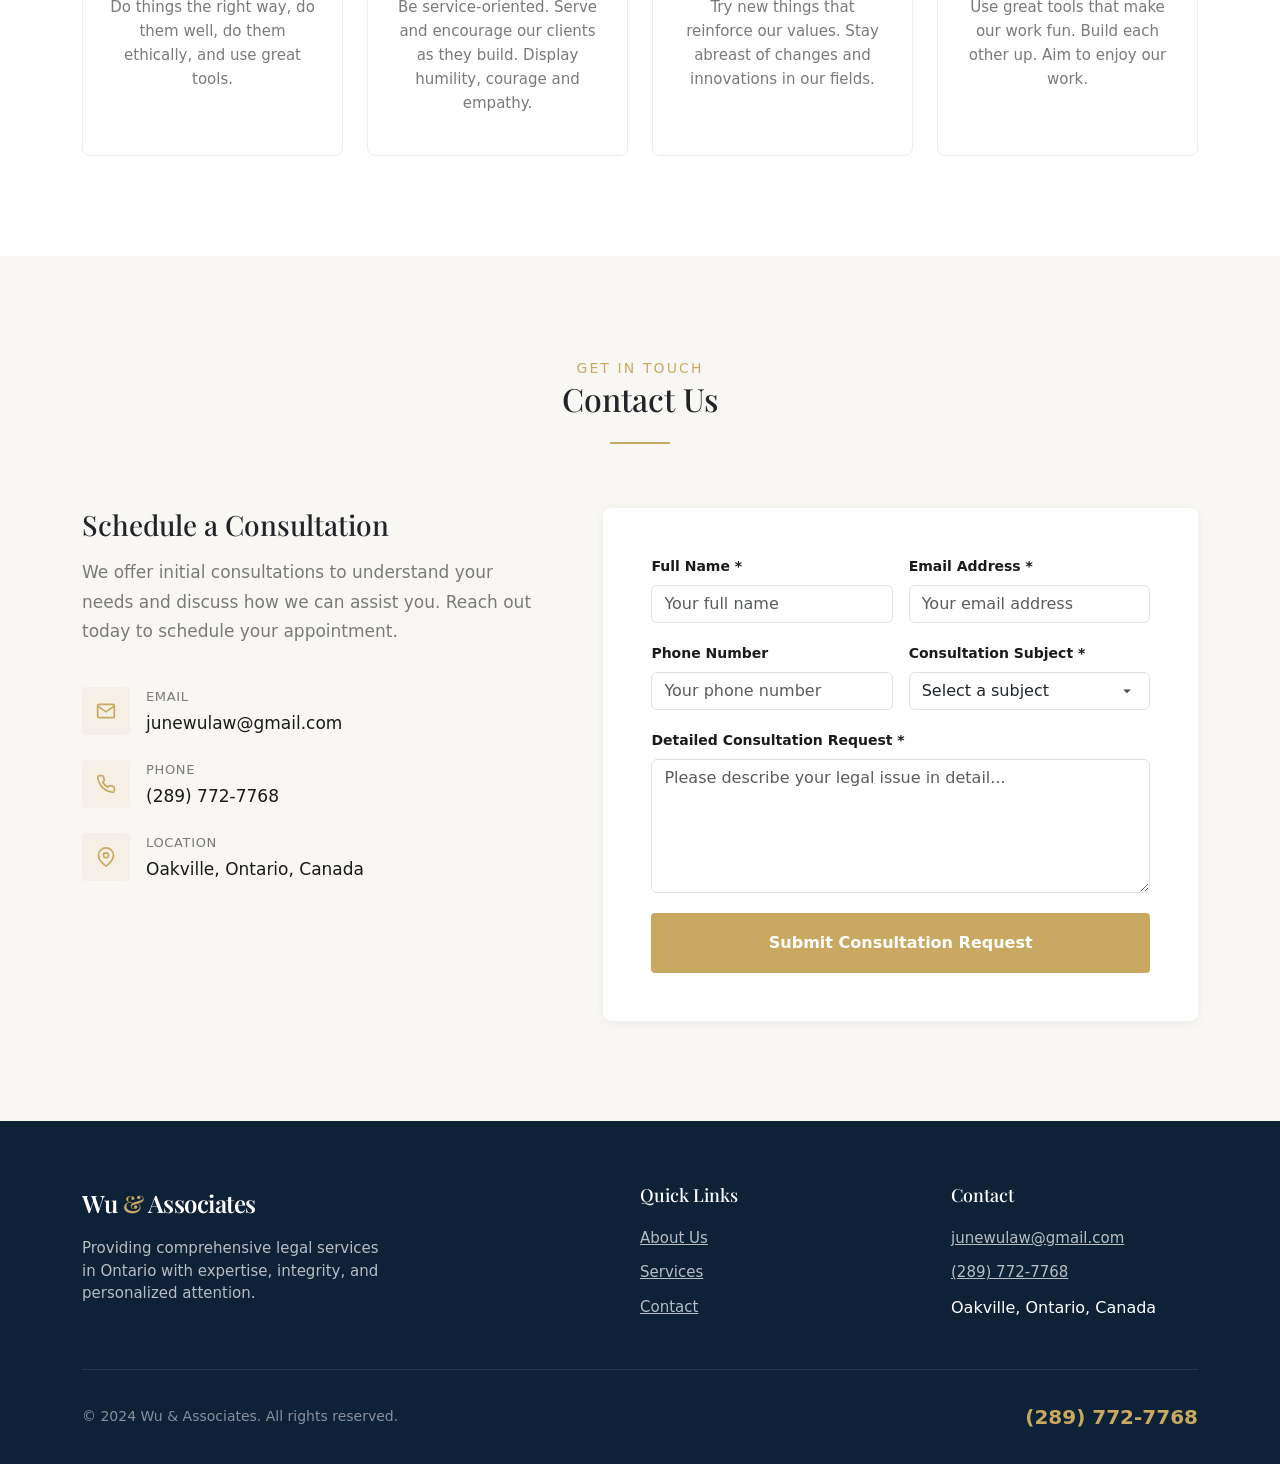
==== commit e87a036f: "增加中文版" ====
--- a/templates/index.html
+++ b/templates/index.html
@@ -35,6 +35,7 @@
                 <li><a href="#services">Services</a></li>
                 <li><a href="#contact">Contact</a></li>
                 <li><a href="#contact" class="nav-cta">Free Consultation</a></li>
+                <li class="lang-switch"><a href="/cn">中文</a></li>
             </ul>
             <button class="mobile-toggle" id="mobileToggle" aria-label="Toggle navigation">
                 <span></span>
@@ -47,6 +48,7 @@
             <a href="#services">Services</a>
             <a href="#contact">Contact</a>
             <a href="#contact" class="nav-cta">Free Consultation</a>
+            <a href="/cn" class="lang-switch">中文</a>
         </div>
     </nav>
 
--- a/static/css/style.css
+++ b/static/css/style.css
@@ -258,6 +258,25 @@
 
 .nav-cta::after {
     display: none !important;
+}
+
+.lang-switch {
+    margin-left: 0.5rem;
+}
+
+.lang-switch a {
+    display: inline-block;
+    padding: 0.375rem 0.75rem;
+    background: var(--primary);
+    color: var(--white) !important;
+    border-radius: var(--border-radius);
+    font-size: 0.8125rem;
+    font-weight: 600;
+    transition: background var(--transition-fast);
+}
+
+.lang-switch a:hover {
+    background: var(--primary-light);
 }
 
 .mobile-toggle {
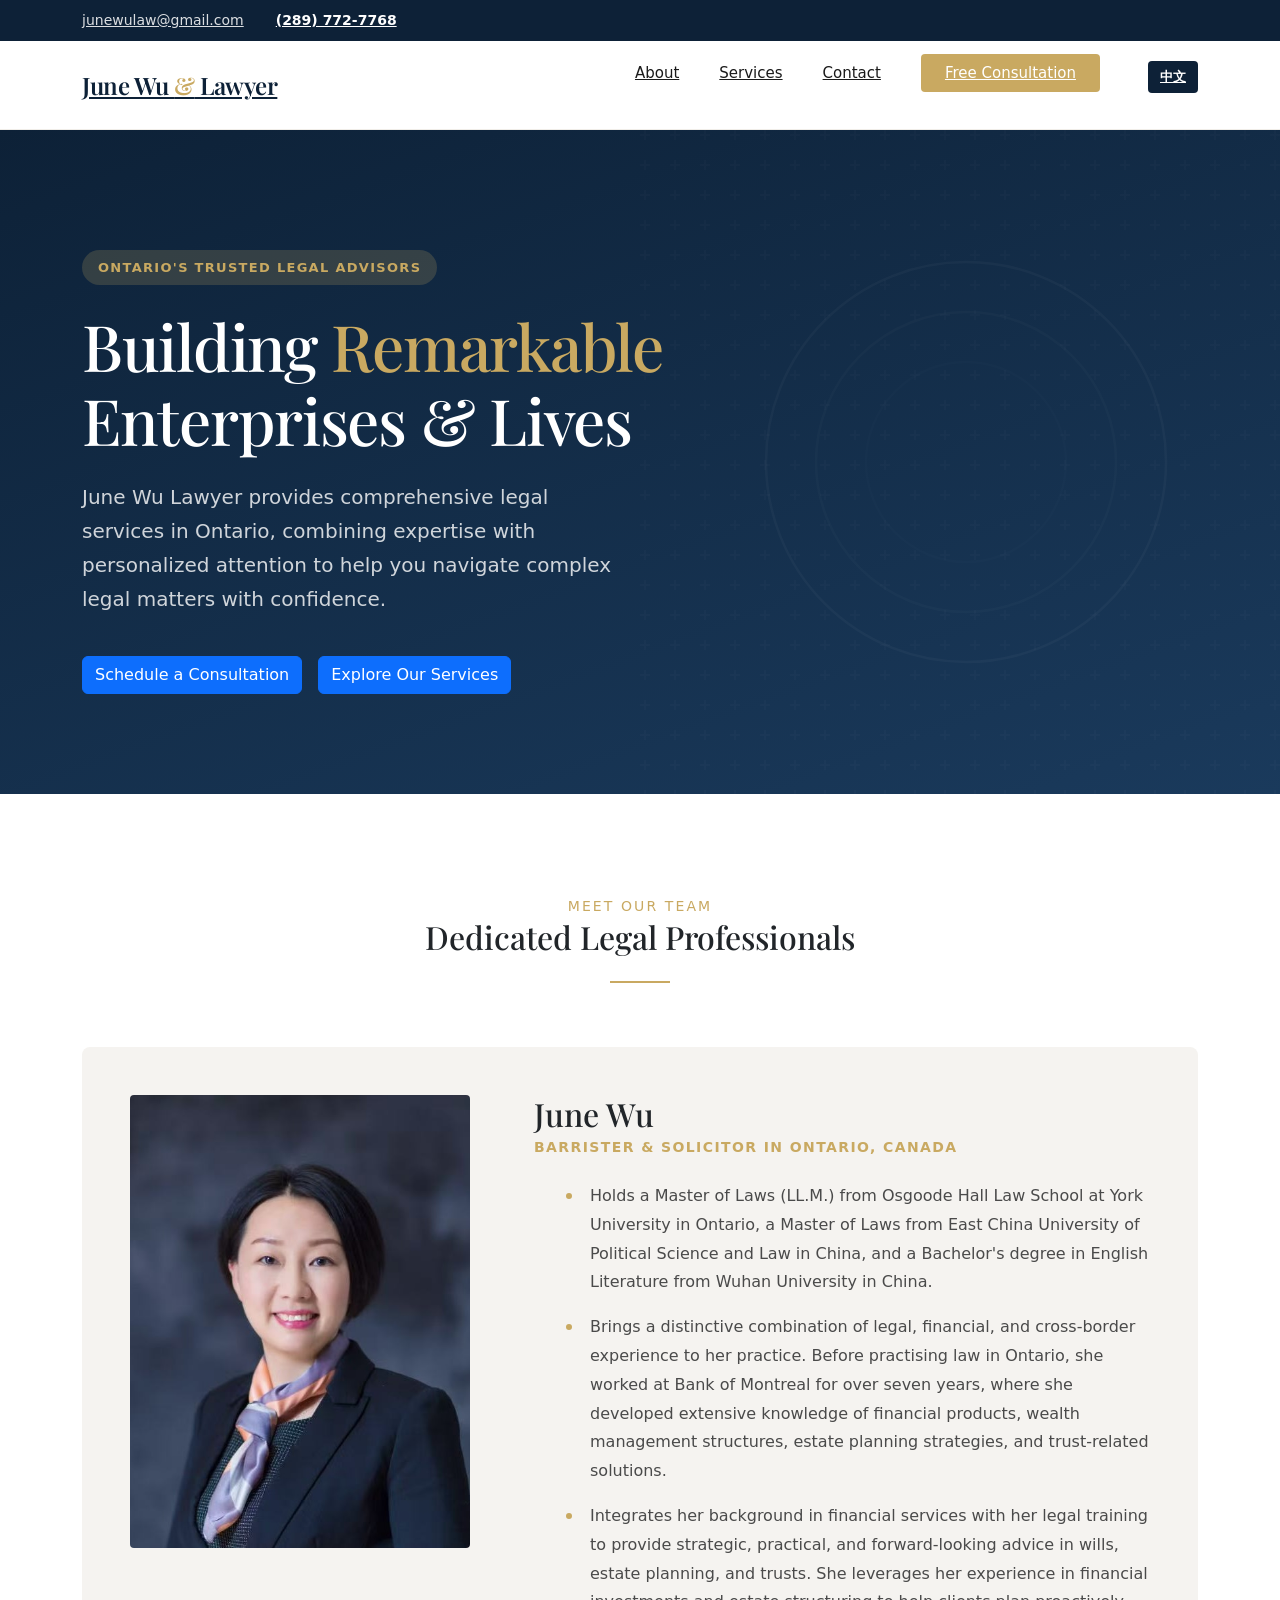
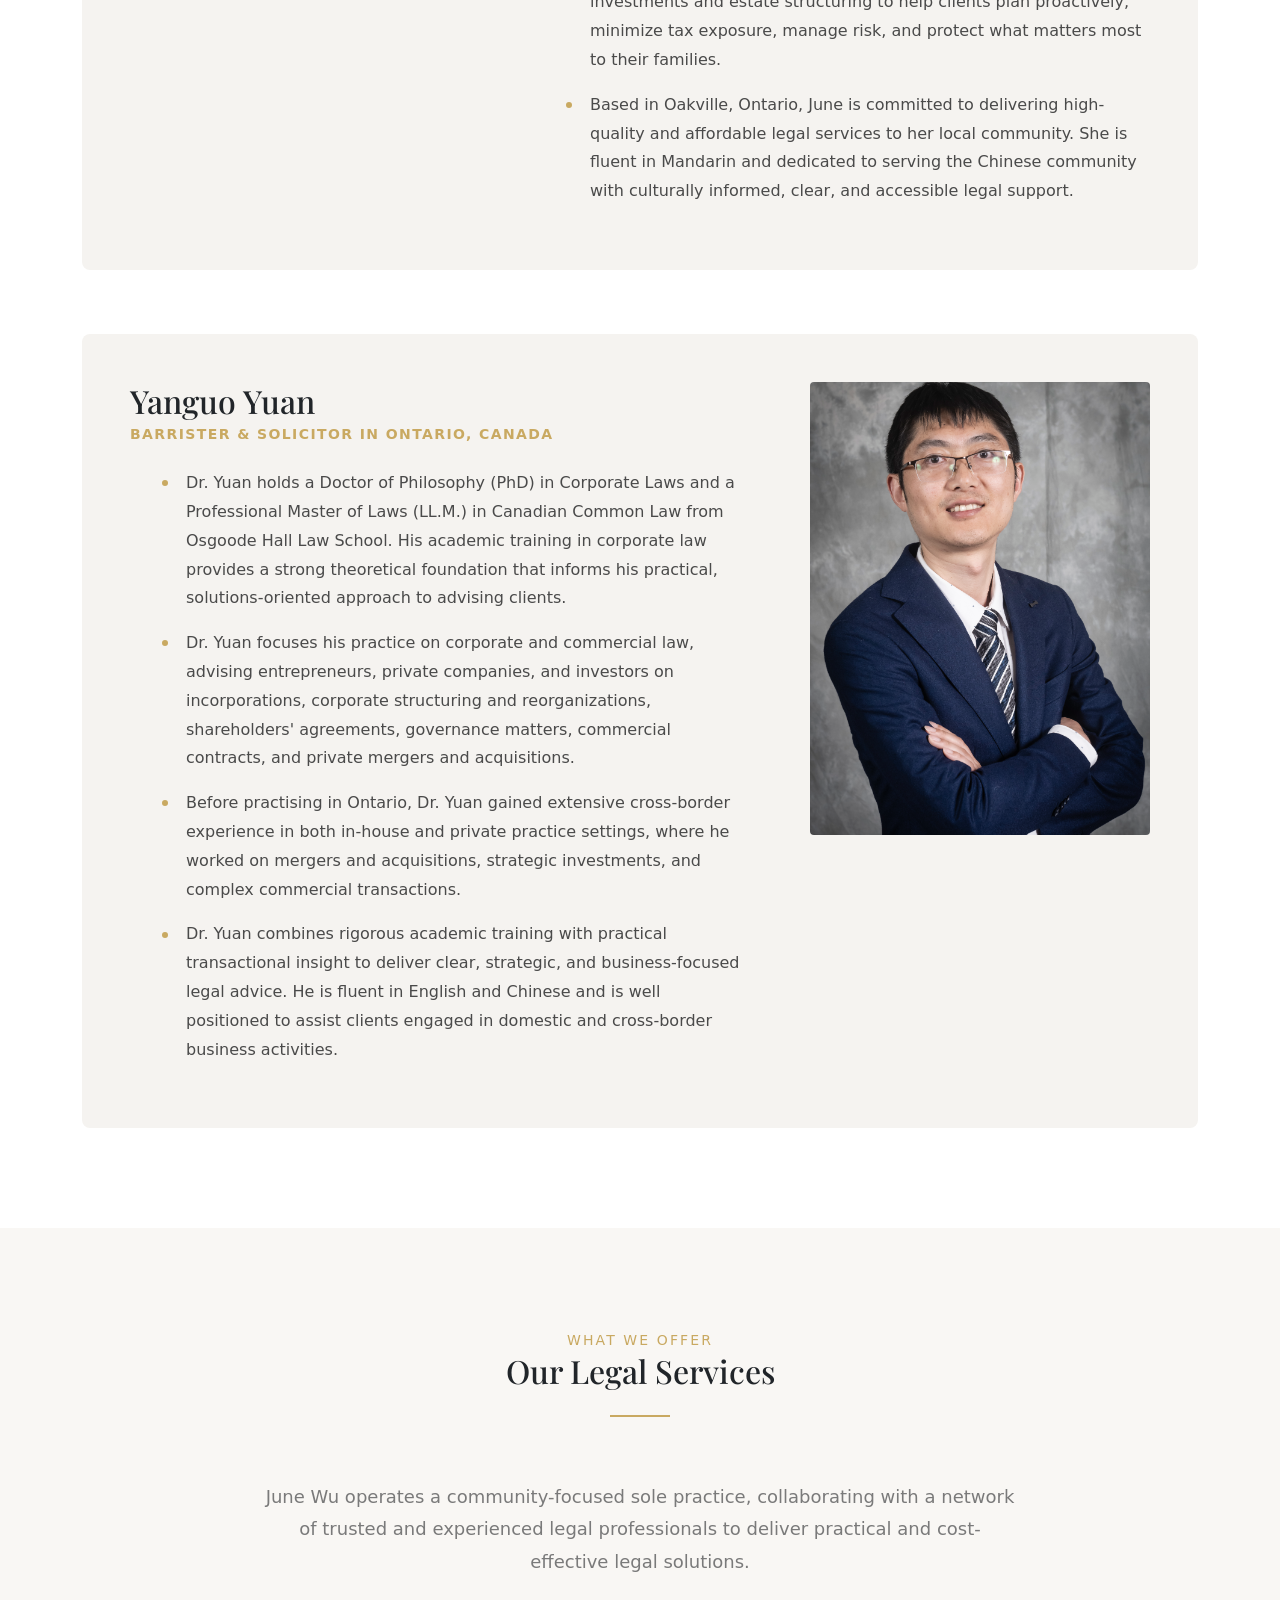
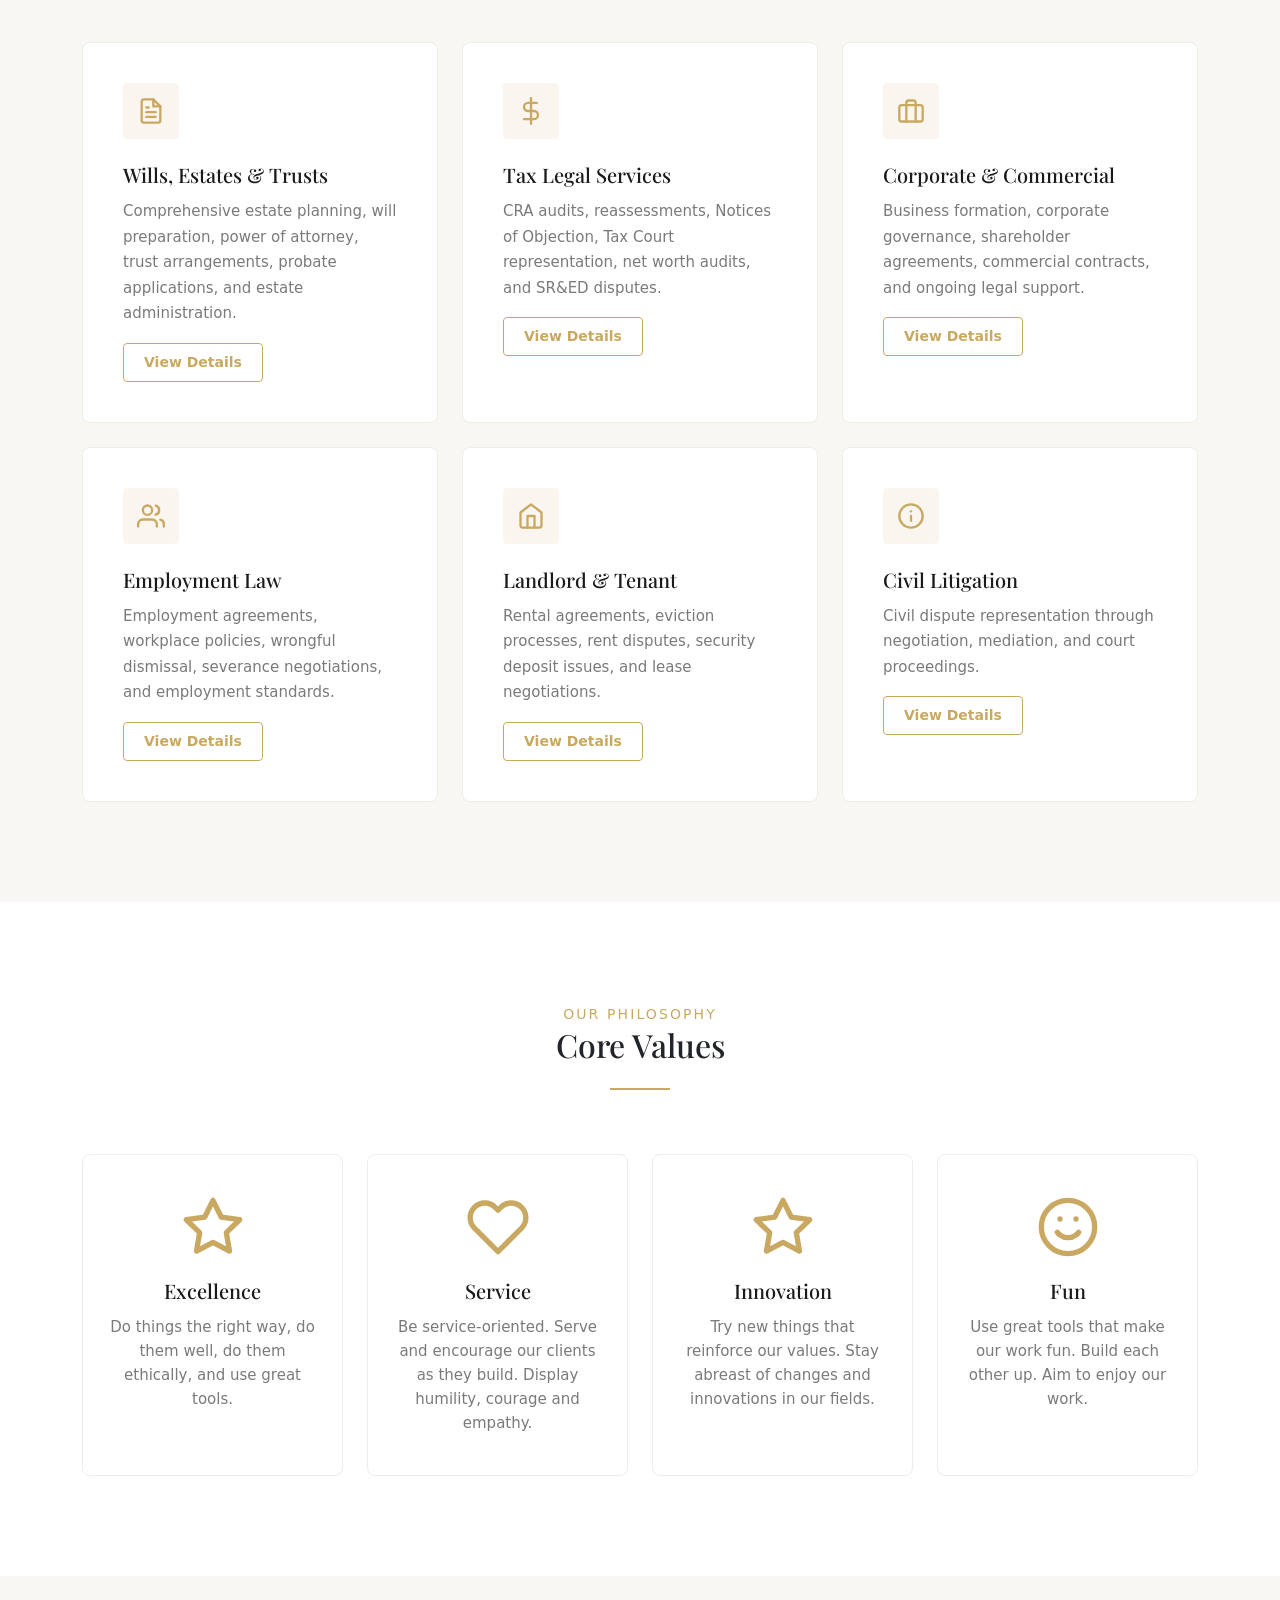
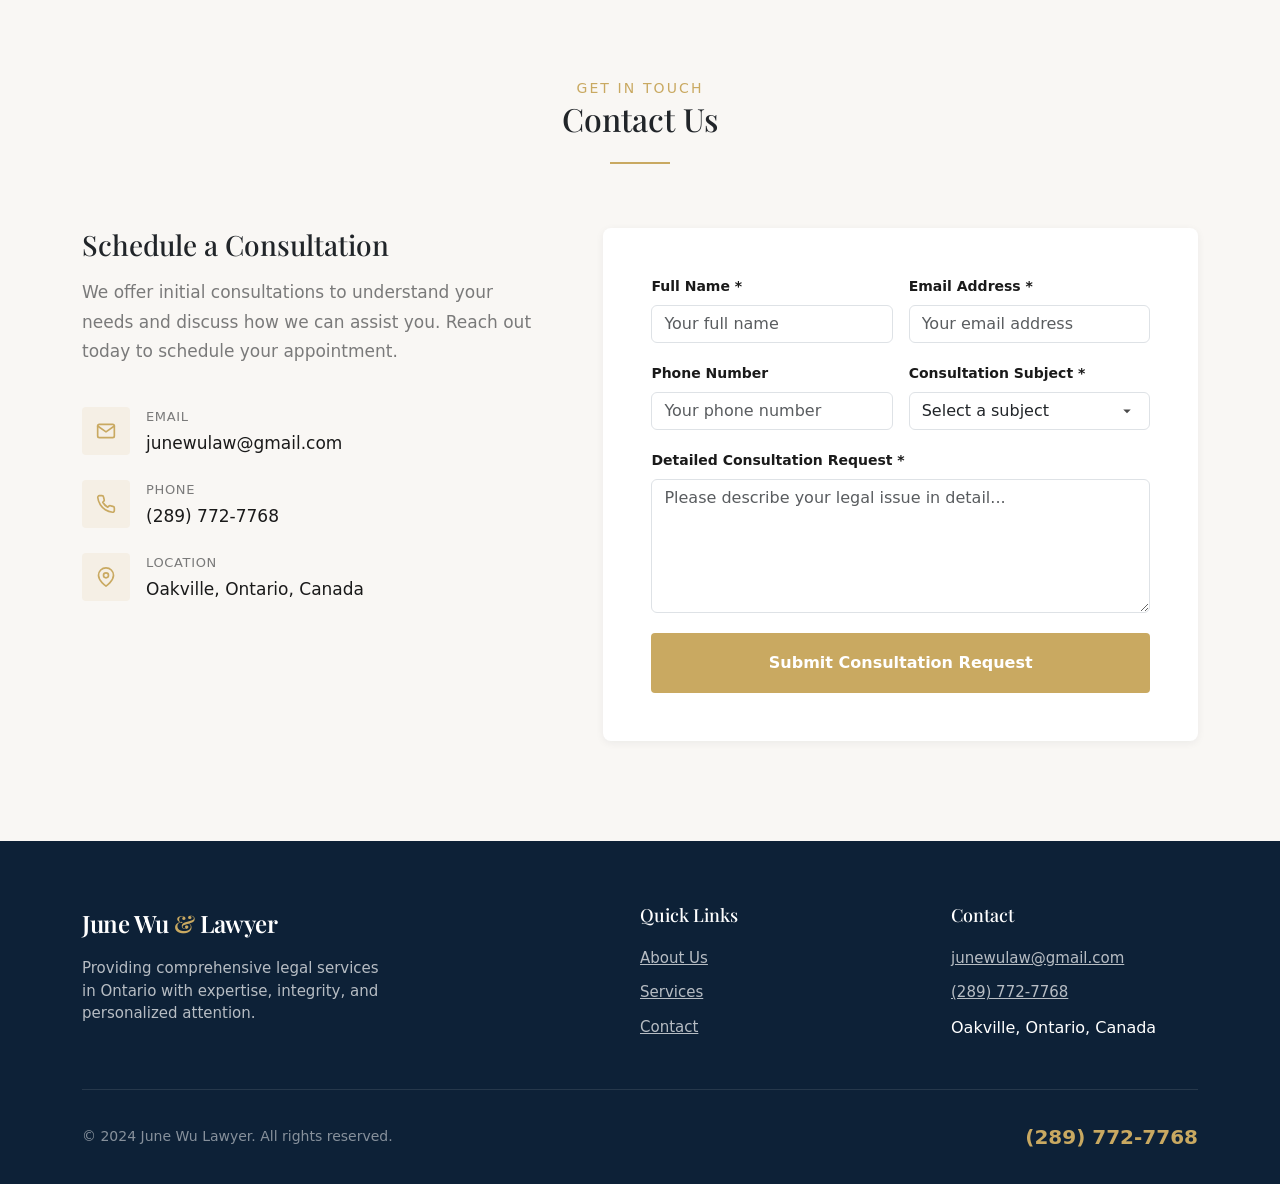
==== commit c41091f2: "根据吴军娥要求做了修改" ====
--- a/templates/index.html
+++ b/templates/index.html
@@ -3,8 +3,8 @@
 <head>
     <meta charset="UTF-8">
     <meta name="viewport" content="width=device-width, initial-scale=1.0">
-    <title>Wu & Associates | Trusted Legal Services in Ontario</title>
-    <meta name="description" content="Wu & Associates provides comprehensive legal services in Ontario, including wills, estates, trusts, tax law, corporate law, and civil litigation.">
+    <title>June Wu Lawyer | Trusted Legal Services in Ontario</title>
+    <meta name="description" content="June Wu Lawyer provides comprehensive legal services in Ontario, including wills, estates, trusts, tax law, corporate law, and civil litigation.">
 
     <link rel="preconnect" href="https://fonts.googleapis.com">
     <link rel="preconnect" href="https://fonts.gstatic.com" crossorigin>
@@ -29,7 +29,7 @@
     <!-- Navigation -->
     <nav class="nav" id="mainNav">
         <div class="container">
-            <a href="#" class="logo">Wu <span>&</span> Associates</a>
+            <a href="#" class="logo">June Wu <span>&amp;</span> Lawyer</a>
             <ul class="main-nav">
                 <li><a href="#about">About</a></li>
                 <li><a href="#services">Services</a></li>
@@ -58,7 +58,7 @@
             <div class="hero-content">
                 <span class="hero-badge">Ontario's Trusted Legal Advisors</span>
                 <h1>Building <span class="highlight">Remarkable</span> Enterprises & Lives</h1>
-                <p>Wu & Associates provides comprehensive legal services in Ontario, combining expertise with personalized attention to help you navigate complex legal matters with confidence.</p>
+                <p>June Wu Lawyer provides comprehensive legal services in Ontario, combining expertise with personalized attention to help you navigate complex legal matters with confidence.</p>
                 <div class="hero-buttons">
                     <a href="#contact" class="btn btn-primary">Schedule a Consultation</a>
                     <a href="#services" class="btn btn-primary">Explore Our Services</a>
@@ -116,26 +116,6 @@
                             <li>Dr. Yuan combines rigorous academic training with practical transactional insight to deliver clear, strategic, and business-focused legal advice. He is fluent in English and Chinese and is well positioned to assist clients engaged in domestic and cross-border business activities.</li>
                         </ul>
                     </div>
-                </div>
-            </div>
-        </div>
-    </section>
-
-    <!-- Statistics -->
-    <section class="stats-section">
-        <div class="container">
-            <div class="stats-grid">
-                <div class="stat-item">
-                    <div class="stat-number">15+</div>
-                    <div class="stat-label">Years of Combined Experience</div>
-                </div>
-                <div class="stat-item">
-                    <div class="stat-number">400+</div>
-                    <div class="stat-label">Satisfied Clients</div>
-                </div>
-                <div class="stat-item">
-                    <div class="stat-number">2</div>
-                    <div class="stat-label">Practice Areas</div>
                 </div>
             </div>
         </div>
@@ -412,7 +392,7 @@
         <div class="container">
             <div class="footer-grid">
                 <div class="footer-brand">
-                    <div class="logo">Wu <span>&</span> Associates</div>
+                    <div class="logo">June Wu <span>&amp;</span> Lawyer</div>
                     <p>Providing comprehensive legal services in Ontario with expertise, integrity, and personalized attention.</p>
                 </div>
                 <div>
@@ -433,7 +413,7 @@
                 </div>
             </div>
             <div class="footer-bottom">
-                <div class="footer-copy">© 2024 Wu & Associates. All rights reserved.</div>
+                <div class="footer-copy">© 2024 June Wu Lawyer. All rights reserved.</div>
                 <div class="footer-phone">(289) 772-7768</div>
             </div>
         </div>
